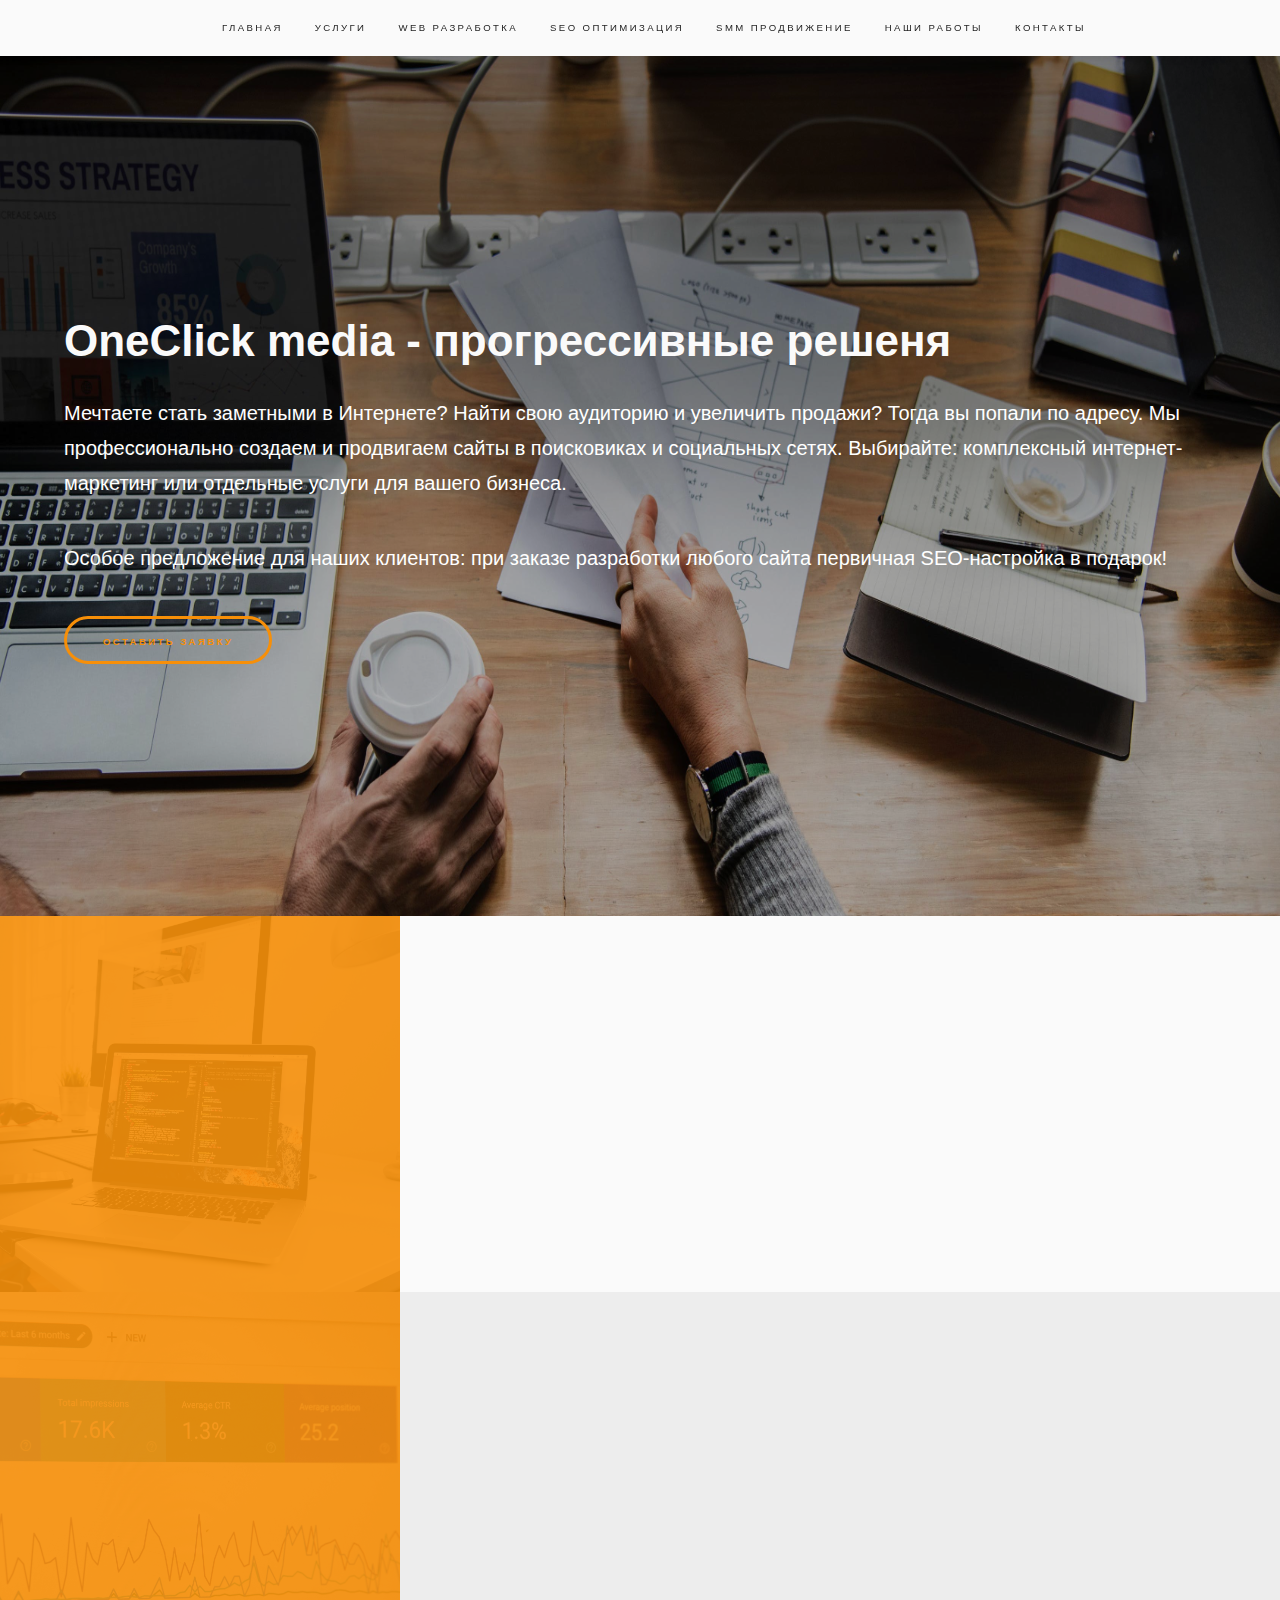
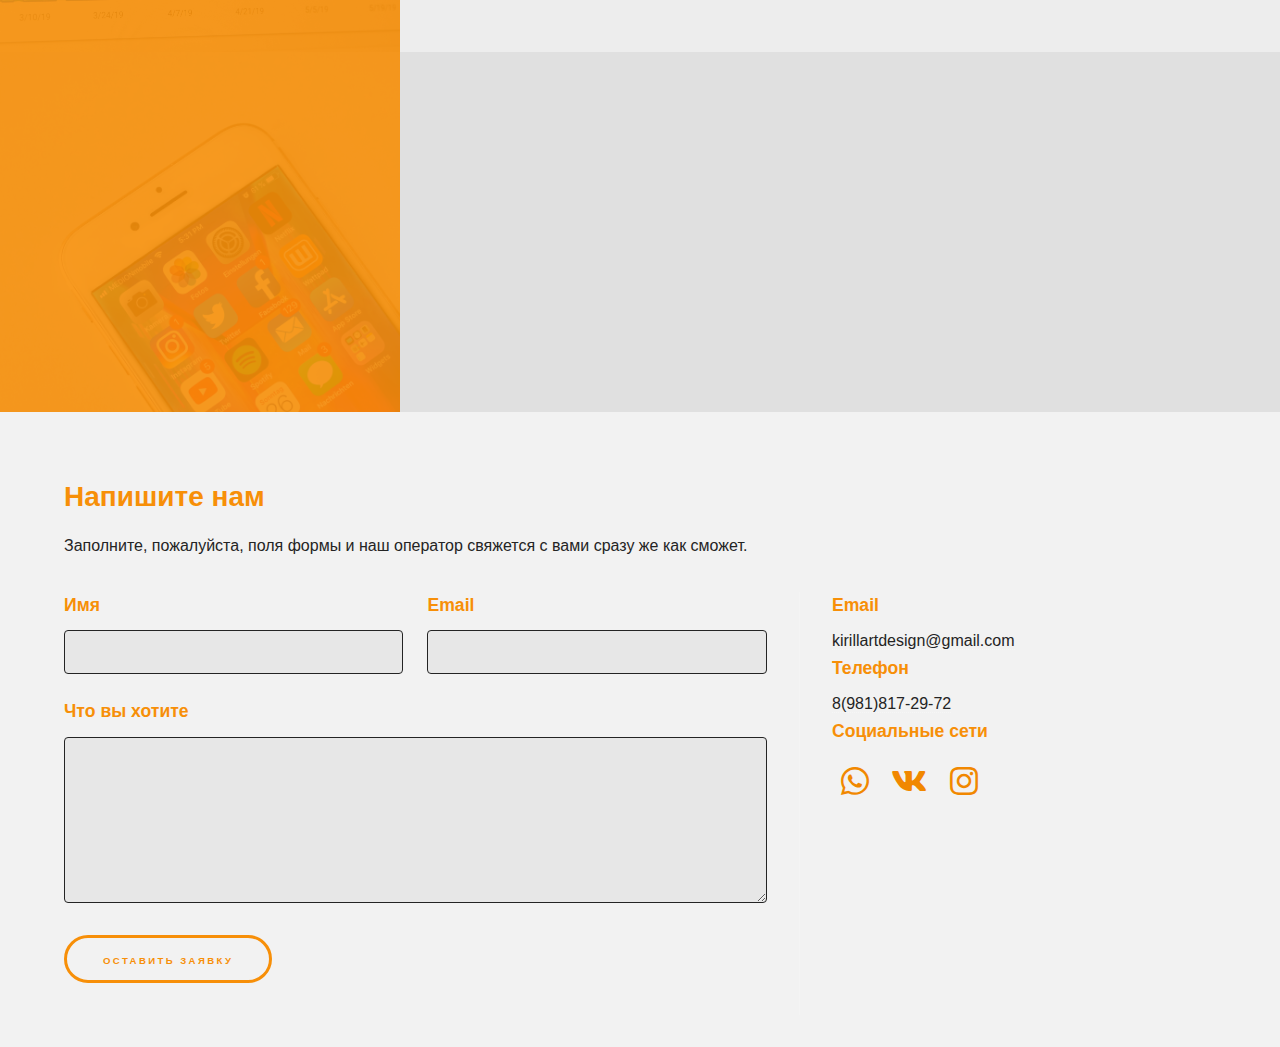
==== index.html @ 20f900bb "без бургера" ====
<!DOCTYPE HTML>

<html>
	<head>
		<title>OneClick media</title>
		<meta charset="utf-8" />
		<meta name="viewport" content="width=device-width, initial-scale=1, user-scalable=no" />
		<link rel="stylesheet" href="assets/css/main.css" />
				<link rel="shortcut icon" type="image/png" href="images\logo.png">
		<noscript><link rel="stylesheet" href="assets/css/noscript.css" /></noscript>
	</head>
	<body class="is-preload">

		<!-- Sidebar -->
			<section id="sidebar">

				<div class="inner">
					<nav>
						<ul>
						    <li><a href="index.html"><img src="images/logo.svg" size="40%" /></a></li>
							<li><a href="index.html">Главная</a></li>
							<li><a href="service2.html">Услуги</a></li>
							<li><a href="web.html">WEB разработка</a></li>
							<li><a href="seo.html">SEO оптимизация</a></li>
							<li><a href="smm.html">SMM продвижение</a></li>
							<li><a href="portfolio.html">Наши работы</a></li>
							<li><a href="contacts.html">Контакты</a></li>
						</ul>
					</nav>
				</div>
			</section>

		<!-- Wrapper -->
			<div id="wrapper">

				<!-- Intro -->
					<section id="intro" class="wrapper style1 fullscreen fade-up">
						<div class="inner">
							<h1>OneClick media - прогрессивные решеня</h1> 
							<p>Мечтаете стать заметными в Интернете? 
Найти свою аудиторию и увеличить продажи? Тогда вы попали по адресу.
 Мы профессионально создаем и продвигаем сайты в поисковиках и социальных сетях. 
Выбирайте: комплексный интернет-маркетинг или отдельные услуги для вашего бизнеса.
</p>
							
							<p>Особое предложение для наших клиентов: при заказе разработки любого сайта первичная SEO-настройка в подарок!</p>
							<ul class="actions">
								<li><a href="" class="button" >Оставить заявку</a></li>
							</ul>
						</div>
					</section>
    
    <!-- One -->
					<section id="one" class="wrapper style2 spotlights">
						<section>
							<a href="#" class="image"><img src="images/pic01.jpg" alt="" data-position="center center" /></a>
							<div class="content">
								<div class="inner">
									<h2>WEB Разработка</h2>
									<p>Корпоративный сайт – это ваша визитка, шоу-рум, офис и личный менеджер одновременно. 
Сайты от нашей команды работают, как швейцарские часы. Мы разработаем современный дизайн 
и продуманное юзабилити, аккуратно сверстаем, настроим и наполним сайт контентом. </p>
									<ul class="actions">
										<li><a href="web.html" class="button">Узнать больше</a></li>
									</ul>
								</div>
							</div>
						</section>
						<section>
							<a href="#" class="image"><img src="images/pic02.jpg" alt="" data-position="top center" /></a>
							<div class="content">
								<div class="inner">
									<h2>SEO Оптимизация</h2>
									<p>Поисковое продвижение – надежный способ получить целевой трафик 
и превратить его в заявки и продажи.</p>
									<ul class="actions">
										<li><a href="seo.html" class="button">узнать юольше</a></li>
									</ul>
								</div>
							</div>
						</section>
						<section>
							<a href="#" class="image"><img src="images/pic03.jpg" alt="" data-position="25% 25%" /></a>
							<div class="content">
								<div class="inner">
									<h2>SMM Продвижение</h2>
									<p>Современный человек не мыслит жизни без социальных сетей. 
Прямо сейчас ваши клиенты общаются, учатся, работают и отдыхают в соцсетях. 
Расскажите им о себе с помощью SMM!</p>
									<ul class="actions">
										<li><a href="smm.html" class="button">Узнать больше</a></li>
									</ul>
								</div>
							</div>
						</section>
					</section>

				<!-- Three -->
					<section id="three" class="wrapper style1 fade-up">
						<div class="inner">
							<h2>Напишите нам</h2>
							<p>Заполните, пожалуйста, поля формы и наш оператор свяжется с вами сразу же как сможет. </p>
							<div class="split style1">
								<section>
									<form method="post" action="#">
										<div class="fields">
											<div class="field half">
												<label for="name">Имя</label>
												<input type="text" name="name" id="name" />
											</div>
											<div class="field half">
												<label for="email">Email</label>
												<input type="text" name="email" id="email" />
											</div>
											<div class="field">
												<label for="message">Что вы хотите</label>
												<textarea name="message" id="message" rows="5"></textarea>
											</div>
										</div>
										<ul class="actions">
											<li><a href="" class="button submit">оставить заявку</a></li>
										</ul>
									</form>
								</section>
								<section>
									<ul class="contact">

										<h3>Email</h3>
										<a href="mailto:kirillartdesign@gmail.com">kirillartdesign@gmail.com</a>
									


										<h3>Телефон</h3>
										<a href="tel:+79818172972">8(981)817-29-72</a>

										
										<h3>Социальные сети</h3>
										<p class="icons">
												<!-- <li><a href="#" class="icon brands fa-twitter"><span class="label">Twitter</span></a></li> -->
												<a href="https://whatsapp.com" class="icon brands fa-whatsapp"><span class="label">whatsapp</span></a>
												<a href="https://vk.com" class="icon brands fa-vk"><span class="label">vk</span></a>
												<a href="https://Instagram.com" class="icon brands fa-instagram"><span class="label">Instagram</span></a>
												<!-- <li><a href="#" class="icon brands fa-linkedin-in"><span class="label">LinkedIn</span></a></li> -->
										</p>	
																								
										<!--что за билебиру тут закоментили? <li>
											<h3>Адрес</h3>
											<span>туточки<br />
											наш адрес<br />
											рф</span>
											<p>и тут #654<br />
											спб тут<br />
											рф</p>
										</li> -->
										
									</ul>
								</section>
							</div>
						</div>
					</section>

			</div>

		

		<!-- Scripts -->
			<script src="assets/js/jquery.min.js"></script>
			<script src="assets/js/jquery.scrollex.min.js"></script>
			<script src="assets/js/jquery.scrolly.min.js"></script>
			<script src="assets/js/browser.min.js"></script>
			<script src="assets/js/breakpoints.min.js"></script>
			<script src="assets/js/util.js"></script>
			<script src="assets/js/main.js"></script>

	</body>
</html>
---- assets/css/main.css ----
@import url(fontawesome-all.min.css);


html, body, div, span, applet, object,
iframe, h1, h2, h3, h4, h5, h6, p, blockquote,
pre, a, abbr, acronym, address, big, cite,
code, del, dfn, em, img, ins, kbd, q, s, samp,
small, strike, strong, sub, sup, tt, var, b,
u, i, center, dl, dt, dd, ol, ul, li, fieldset,
form, label, legend, table, caption, tbody,
tfoot, thead, tr, th, td, article, aside,
canvas, details, embed, figure, figcaption,
footer, header, hgroup, menu, nav, output, ruby,
section, summary, time, mark, audio, video {
	margin: 0;
	padding: 0;
	border: 0;
	font-size: 100%;
	font: inherit;
	vertical-align: baseline;}

article, aside, details, figcaption, figure,
footer, header, hgroup, menu, nav, section {
	display: block;}

body {
	line-height: 1;
}

ol, ul {
	list-style: none;
}

blockquote, q {
	quotes: none;
}

	blockquote:before, blockquote:after, q:before, q:after {
		content: '';
		content: none;
	}

table {
	border-collapse: collapse;
	border-spacing: 0;
}

body {
	-webkit-text-size-adjust: none;
}

mark {
	background-color: transparent;
	color: inherit;
}

input::-moz-focus-inner {
	border: 0;
	padding: 0;
}

input, select, textarea {
	-moz-appearance: none;
	-webkit-appearance: none;
	-ms-appearance: none;
	appearance: none;
}

/* Basic */

	@-ms-viewport {
		width: device-width;
	}

	body {
		-ms-overflow-style: scrollbar;
	}

	@media screen and (max-width: 480px) {

		html, body {
			min-width: 320px;
		}

	}

	html {
		box-sizing: border-box;
	}

	*, *:before, *:after {
		box-sizing: inherit;
	}

	body {
		background: #fafafa;
	}

		body.is-preload *, body.is-preload *:before, body.is-preload *:after {
			-moz-animation: none !important;
			-webkit-animation: none !important;
			-ms-animation: none !important;
			animation: none !important;
			-moz-transition: none !important;
			-webkit-transition: none !important;
			-ms-transition: none !important;
			transition: none !important;
		}

/* Type */

	body, input, select, textarea {
		color: #242424/*rgba(255, 255, 255)*/;
	
		font-family: Arial, Helvetica, sans-serif;
		font-size: 16.5pt;
		font-weight: normal;
		line-height: 1.75;
	}

		@media screen and (max-width: 1680px) {

			body, input, select, textarea {
				font-size: 13pt;
			}

		}

		@media screen and (max-width: 1280px) {

			body, input, select, textarea {
				font-size: 12pt;
			}

		}

		@media screen and (max-width: 360px) {

			body, input, select, textarea {
				font-size: 11pt;
			}

		}

	a {
		-moz-transition: color 0.2s ease, border-bottom-color 0.2s ease;
		-webkit-transition: color 0.2s ease, border-bottom-color 0.2s ease;
		-ms-transition: color 0.2s ease, border-bottom-color 0.2s ease;
		transition: color 0.2s ease, border-bottom-color 0.2s ease;
		border-bottom: dotted 1px rgba(255, 255, 255, 0.35);
		color: inherit;
		text-decoration: none;
	}

		a:hover {
			border-bottom-color: transparent;
			color: #ffffff;
		}

	strong, b {
		color: #ffffff;
		font-weight: bold;
	}

	em, i {
		font-style: italic;
	}

	p {
		margin: 0 0 2em 0;
	}

	h1{
		color: #fafafa;
		font-weight: bold;
		line-height: 1.5;
		margin: 0 0 0.5em 0;
	}

	h2, h3, h4, h5, h6 {
		color: #F78F08;
		font-weight: bold;
		line-height: 1.5;
		margin: 0 0 0.5em 0;
	}

		h1 a, h2 a, h3 a, h4 a, h5 a, h6 a {
			color: inherit;
			text-decoration: none;
		}

	h1 {
		font-size: 2.75em;
	}

		h1.major {
			margin: 0 0 1.3em 0;
			position: relative;
			padding-bottom: 0.35em;
		}

			h1.major:after {
				background-image: -moz-linear-gradient(to right, #5e42a6, #b74e91);
				background-image: -webkit-linear-gradient(to right, #5e42a6, #b74e91);
				background-image: -ms-linear-gradient(to right, #5e42a6, #b74e91);
				background-image: linear-gradient(to right, #5e42a6, #b74e91);
				-moz-transition: max-width 0.2s ease;
				-webkit-transition: max-width 0.2s ease;
				-ms-transition: max-width 0.2s ease;
				transition: max-width 0.2s ease;
				border-radius: 0.2em;
				bottom: 0;
				content: '';
				height: 0.05em;
				position: absolute;
				right: 0;
				width: 100%;
			}

	h2 {
		font-size: 1.75em;
	}

	h3 {
		font-size: 1.1em;
	}

	h4 {
		font-size: 1em;
	}

	h5 {
		font-size: 0.8em;
	}

	h6 {
		font-size: 0.6em;
	}

	@media screen and (max-width: 736px) {

		h1 {
			font-size: 2em;
		}

		h2 {
			font-size: 1.25em;
		}

		h3 {
			font-size: 1em;
		}

		h4 {
			font-size: 0.8em;
		}

		h5 {
			font-size: 0.6em;
		}

		h6 {
			font-size: 0.6em;
		}

	}

	sub {
		font-size: 0.8em;
		position: relative;
		top: 0.5em;
	}

	sup {
		font-size: 0.8em;
		position: relative;
		top: -0.5em;
	}

	blockquote {
		border-left: solid 4px rgba(255, 255, 255, 0.15);
		font-style: italic;
		margin: 0 0 2em 0;
		padding: 0.5em 0 0.5em 2em;
	}

	code {
		background: rgba(255, 255, 255, 0.05);
		border-radius: 0.25em;
		border: solid 1px rgba(255, 255, 255, 0.15);
		font-family: "Courier New", monospace;
		font-size: 0.9em;
		margin: 0 0.25em;
		padding: 0.25em 0.65em;
	}

	pre {
		-webkit-overflow-scrolling: touch;
		font-family: "Courier New", monospace;
		font-size: 0.9em;
		margin: 0 0 2em 0;
	}

		pre code {
			display: block;
			line-height: 1.75em;
			padding: 1em 1.5em;
			overflow-x: auto;
		}

	hr {
		border: 0;
		border-bottom: solid 1px rgba(255, 255, 255, 0.15);
		margin: 2em 0;
	}

		hr.major {
			margin: 3em 0;
		}

	.align-left {
		text-align: left;
	}

	.align-center {
		text-align: center;
	}

	.align-right {
		text-align: right;
	}

/* Row */

	.row {
		display: flex;
		flex-wrap: wrap;
		box-sizing: border-box;
		align-items: stretch;
	}

		.row > * {
			box-sizing: border-box;
		}

		.row.gtr-uniform > * > :last-child {
			margin-bottom: 0;
		}

		.row.aln-left {
			justify-content: flex-start;
		}

		.row.aln-center {
			justify-content: center;
		}

		.row.aln-right {
			justify-content: flex-end;
		}

		.row.aln-top {
			align-items: flex-start;
		}

		.row.aln-middle {
			align-items: center;
		}

		.row.aln-bottom {
			align-items: flex-end;
		}

		.row > .imp {
			order: -1;
		}

		.row > .col-1 {
			width: 8.33333%;
		}

		.row > .off-1 {
			margin-left: 8.33333%;
		}

		.row > .col-2 {
			width: 16.66667%;
		}

		.row > .off-2 {
			margin-left: 16.66667%;
		}

		.row > .col-3 {
			width: 25%;
		}

		.row > .off-3 {
			margin-left: 25%;
		}

		.row > .col-4 {
			width: 33.33333%;
		}

		.row > .off-4 {
			margin-left: 33.33333%;
		}

		.row > .col-5 {
			width: 41.66667%;
		}

		.row > .off-5 {
			margin-left: 41.66667%;
		}

		.row > .col-6 {
			width: 50%;
		}

		.row > .off-6 {
			margin-left: 50%;
		}

		.row > .col-7 {
			width: 58.33333%;
		}

		.row > .off-7 {
			margin-left: 58.33333%;
		}

		.row > .col-8 {
			width: 66.66667%;
		}

		.row > .off-8 {
			margin-left: 66.66667%;
		}

		.row > .col-9 {
			width: 75%;
		}

		.row > .off-9 {
			margin-left: 75%;
		}

		.row > .col-10 {
			width: 83.33333%;
		}

		.row > .off-10 {
			margin-left: 83.33333%;
		}

		.row > .col-11 {
			width: 91.66667%;
		}

		.row > .off-11 {
			margin-left: 91.66667%;
		}

		.row > .col-12 {
			width: 100%;
		}

		.row > .off-12 {
			margin-left: 100%;
		}

		.row.gtr-0 {
			margin-top: 0;
			margin-left: 0em;
		}

			.row.gtr-0 > * {
				padding: 0 0 0 0em;
			}

			.row.gtr-0.gtr-uniform {
				margin-top: 0em;
			}

				.row.gtr-0.gtr-uniform > * {
					padding-top: 0em;
				}

		.row.gtr-25 {
			margin-top: 0;
			margin-left: -0.375em;
		}

			.row.gtr-25 > * {
				padding: 0 0 0 0.375em;
			}

			.row.gtr-25.gtr-uniform {
				margin-top: -0.375em;
			}

				.row.gtr-25.gtr-uniform > * {
					padding-top: 0.375em;
				}

		.row.gtr-50 {
			margin-top: 0;
			margin-left: -0.75em;
		}

			.row.gtr-50 > * {
				padding: 0 0 0 0.75em;
			}

			.row.gtr-50.gtr-uniform {
				margin-top: -0.75em;
			}

				.row.gtr-50.gtr-uniform > * {
					padding-top: 0.75em;
				}

		.row {
			margin-top: 0;
			margin-left: -1.5em;
		}

			.row > * {
				padding: 0 0 0 1.5em;
			}

			.row.gtr-uniform {
				margin-top: -1.5em;
			}

				.row.gtr-uniform > * {
					padding-top: 1.5em;
				}

		.row.gtr-150 {
			margin-top: 0;
			margin-left: -2.25em;
		}

			.row.gtr-150 > * {
				padding: 0 0 0 2.25em;
			}

			.row.gtr-150.gtr-uniform {
				margin-top: -2.25em;
			}

				.row.gtr-150.gtr-uniform > * {
					padding-top: 2.25em;
				}

		.row.gtr-200 {
			margin-top: 0;
			margin-left: -3em;
		}

			.row.gtr-200 > * {
				padding: 0 0 0 3em;
			}

			.row.gtr-200.gtr-uniform {
				margin-top: -3em;
			}

				.row.gtr-200.gtr-uniform > * {
					padding-top: 3em;
				}

		@media screen and (max-width: 1680px) {

			.row {
				display: flex;
				flex-wrap: wrap;
				box-sizing: border-box;
				align-items: stretch;
			}

				.row > * {
					box-sizing: border-box;
				}

				.row.gtr-uniform > * > :last-child {
					margin-bottom: 0;
				}

				.row.aln-left {
					justify-content: flex-start;
				}

				.row.aln-center {
					justify-content: center;
				}

				.row.aln-right {
					justify-content: flex-end;
				}

				.row.aln-top {
					align-items: flex-start;
				}

				.row.aln-middle {
					align-items: center;
				}

				.row.aln-bottom {
					align-items: flex-end;
				}

				.row > .imp-xlarge {
					order: -1;
				}

				.row > .col-1-xlarge {
					width: 8.33333%;
				}

				.row > .off-1-xlarge {
					margin-left: 8.33333%;
				}

				.row > .col-2-xlarge {
					width: 16.66667%;
				}

				.row > .off-2-xlarge {
					margin-left: 16.66667%;
				}

				.row > .col-3-xlarge {
					width: 25%;
				}

				.row > .off-3-xlarge {
					margin-left: 25%;
				}

				.row > .col-4-xlarge {
					width: 33.33333%;
				}

				.row > .off-4-xlarge {
					margin-left: 33.33333%;
				}

				.row > .col-5-xlarge {
					width: 41.66667%;
				}

				.row > .off-5-xlarge {
					margin-left: 41.66667%;
				}

				.row > .col-6-xlarge {
					width: 50%;
				}

				.row > .off-6-xlarge {
					margin-left: 50%;
				}

				.row > .col-7-xlarge {
					width: 58.33333%;
				}

				.row > .off-7-xlarge {
					margin-left: 58.33333%;
				}

				.row > .col-8-xlarge {
					width: 66.66667%;
				}

				.row > .off-8-xlarge {
					margin-left: 66.66667%;
				}

				.row > .col-9-xlarge {
					width: 75%;
				}

				.row > .off-9-xlarge {
					margin-left: 75%;
				}

				.row > .col-10-xlarge {
					width: 83.33333%;
				}

				.row > .off-10-xlarge {
					margin-left: 83.33333%;
				}

				.row > .col-11-xlarge {
					width: 91.66667%;
				}

				.row > .off-11-xlarge {
					margin-left: 91.66667%;
				}

				.row > .col-12-xlarge {
					width: 100%;
				}

				.row > .off-12-xlarge {
					margin-left: 100%;
				}

				.row.gtr-0 {
					margin-top: 0;
					margin-left: 0em;
				}

					.row.gtr-0 > * {
						padding: 0 0 0 0em;
					}

					.row.gtr-0.gtr-uniform {
						margin-top: 0em;
					}

						.row.gtr-0.gtr-uniform > * {
							padding-top: 0em;
						}

				.row.gtr-25 {
					margin-top: 0;
					margin-left: -0.375em;
				}

					.row.gtr-25 > * {
						padding: 0 0 0 0.375em;
					}

					.row.gtr-25.gtr-uniform {
						margin-top: -0.375em;
					}

						.row.gtr-25.gtr-uniform > * {
							padding-top: 0.375em;
						}

				.row.gtr-50 {
					margin-top: 0;
					margin-left: -0.75em;
				}

					.row.gtr-50 > * {
						padding: 0 0 0 0.75em;
					}

					.row.gtr-50.gtr-uniform {
						margin-top: -0.75em;
					}

						.row.gtr-50.gtr-uniform > * {
							padding-top: 0.75em;
						}

				.row {
					margin-top: 0;
					margin-left: -1.5em;
				}

					.row > * {
						padding: 0 0 0 1.5em;
					}

					.row.gtr-uniform {
						margin-top: -1.5em;
					}

						.row.gtr-uniform > * {
							padding-top: 1.5em;
						}

				.row.gtr-150 {
					margin-top: 0;
					margin-left: -2.25em;
				}

					.row.gtr-150 > * {
						padding: 0 0 0 2.25em;
					}

					.row.gtr-150.gtr-uniform {
						margin-top: -2.25em;
					}

						.row.gtr-150.gtr-uniform > * {
							padding-top: 2.25em;
						}

				.row.gtr-200 {
					margin-top: 0;
					margin-left: -3em;
				}

					.row.gtr-200 > * {
						padding: 0 0 0 3em;
					}

					.row.gtr-200.gtr-uniform {
						margin-top: -3em;
					}

						.row.gtr-200.gtr-uniform > * {
							padding-top: 3em;
						}

		}

		@media screen and (max-width: 1280px) {

			.row {
				display: flex;
				flex-wrap: wrap;
				box-sizing: border-box;
				align-items: stretch;
			}

				.row > * {
					box-sizing: border-box;
				}

				.row.gtr-uniform > * > :last-child {
					margin-bottom: 0;
				}

				.row.aln-left {
					justify-content: flex-start;
				}

				.row.aln-center {
					justify-content: center;
				}

				.row.aln-right {
					justify-content: flex-end;
				}

				.row.aln-top {
					align-items: flex-start;
				}

				.row.aln-middle {
					align-items: center;
				}

				.row.aln-bottom {
					align-items: flex-end;
				}

				.row > .imp-large {
					order: -1;
				}

				.row > .col-1-large {
					width: 8.33333%;
				}

				.row > .off-1-large {
					margin-left: 8.33333%;
				}

				.row > .col-2-large {
					width: 16.66667%;
				}

				.row > .off-2-large {
					margin-left: 16.66667%;
				}

				.row > .col-3-large {
					width: 25%;
				}

				.row > .off-3-large {
					margin-left: 25%;
				}

				.row > .col-4-large {
					width: 33.33333%;
				}

				.row > .off-4-large {
					margin-left: 33.33333%;
				}

				.row > .col-5-large {
					width: 41.66667%;
				}

				.row > .off-5-large {
					margin-left: 41.66667%;
				}

				.row > .col-6-large {
					width: 50%;
				}

				.row > .off-6-large {
					margin-left: 50%;
				}

				.row > .col-7-large {
					width: 58.33333%;
				}

				.row > .off-7-large {
					margin-left: 58.33333%;
				}

				.row > .col-8-large {
					width: 66.66667%;
				}

				.row > .off-8-large {
					margin-left: 66.66667%;
				}

				.row > .col-9-large {
					width: 75%;
				}

				.row > .off-9-large {
					margin-left: 75%;
				}

				.row > .col-10-large {
					width: 83.33333%;
				}

				.row > .off-10-large {
					margin-left: 83.33333%;
				}

				.row > .col-11-large {
					width: 91.66667%;
				}

				.row > .off-11-large {
					margin-left: 91.66667%;
				}

				.row > .col-12-large {
					width: 100%;
				}

				.row > .off-12-large {
					margin-left: 100%;
				}

				.row.gtr-0 {
					margin-top: 0;
					margin-left: 0em;
				}

					.row.gtr-0 > * {
						padding: 0 0 0 0em;
					}

					.row.gtr-0.gtr-uniform {
						margin-top: 0em;
					}

						.row.gtr-0.gtr-uniform > * {
							padding-top: 0em;
						}

				.row.gtr-25 {
					margin-top: 0;
					margin-left: -0.375em;
				}

					.row.gtr-25 > * {
						padding: 0 0 0 0.375em;
					}

					.row.gtr-25.gtr-uniform {
						margin-top: -0.375em;
					}

						.row.gtr-25.gtr-uniform > * {
							padding-top: 0.375em;
						}

				.row.gtr-50 {
					margin-top: 0;
					margin-left: -0.75em;
				}

					.row.gtr-50 > * {
						padding: 0 0 0 0.75em;
					}

					.row.gtr-50.gtr-uniform {
						margin-top: -0.75em;
					}

						.row.gtr-50.gtr-uniform > * {
							padding-top: 0.75em;
						}

				.row {
					margin-top: 0;
					margin-left: -1.5em;
				}

					.row > * {
						padding: 0 0 0 1.5em;
					}

					.row.gtr-uniform {
						margin-top: -1.5em;
					}

						.row.gtr-uniform > * {
							padding-top: 1.5em;
						}

				.row.gtr-150 {
					margin-top: 0;
					margin-left: -2.25em;
				}

					.row.gtr-150 > * {
						padding: 0 0 0 2.25em;
					}

					.row.gtr-150.gtr-uniform {
						margin-top: -2.25em;
					}

						.row.gtr-150.gtr-uniform > * {
							padding-top: 2.25em;
						}

				.row.gtr-200 {
					margin-top: 0;
					margin-left: -3em;
				}

					.row.gtr-200 > * {
						padding: 0 0 0 3em;
					}

					.row.gtr-200.gtr-uniform {
						margin-top: -3em;
					}

						.row.gtr-200.gtr-uniform > * {
							padding-top: 3em;
						}

		}

		@media screen and (max-width: 980px) {

			.row {
				display: flex;
				flex-wrap: wrap;
				box-sizing: border-box;
				align-items: stretch;
			}

				.row > * {
					box-sizing: border-box;
				}

				.row.gtr-uniform > * > :last-child {
					margin-bottom: 0;
				}

				.row.aln-left {
					justify-content: flex-start;
				}

				.row.aln-center {
					justify-content: center;
				}

				.row.aln-right {
					justify-content: flex-end;
				}

				.row.aln-top {
					align-items: flex-start;
				}

				.row.aln-middle {
					align-items: center;
				}

				.row.aln-bottom {
					align-items: flex-end;
				}

				.row > .imp-medium {
					order: -1;
				}

				.row > .col-1-medium {
					width: 8.33333%;
				}

				.row > .off-1-medium {
					margin-left: 8.33333%;
				}

				.row > .col-2-medium {
					width: 16.66667%;
				}

				.row > .off-2-medium {
					margin-left: 16.66667%;
				}

				.row > .col-3-medium {
					width: 25%;
				}

				.row > .off-3-medium {
					margin-left: 25%;
				}

				.row > .col-4-medium {
					width: 33.33333%;
				}

				.row > .off-4-medium {
					margin-left: 33.33333%;
				}

				.row > .col-5-medium {
					width: 41.66667%;
				}

				.row > .off-5-medium {
					margin-left: 41.66667%;
				}

				.row > .col-6-medium {
					width: 50%;
				}

				.row > .off-6-medium {
					margin-left: 50%;
				}

				.row > .col-7-medium {
					width: 58.33333%;
				}

				.row > .off-7-medium {
					margin-left: 58.33333%;
				}

				.row > .col-8-medium {
					width: 66.66667%;
				}

				.row > .off-8-medium {
					margin-left: 66.66667%;
				}

				.row > .col-9-medium {
					width: 75%;
				}

				.row > .off-9-medium {
					margin-left: 75%;
				}

				.row > .col-10-medium {
					width: 83.33333%;
				}

				.row > .off-10-medium {
					margin-left: 83.33333%;
				}

				.row > .col-11-medium {
					width: 91.66667%;
				}

				.row > .off-11-medium {
					margin-left: 91.66667%;
				}

				.row > .col-12-medium {
					width: 100%;
				}

				.row > .off-12-medium {
					margin-left: 100%;
				}

				.row.gtr-0 {
					margin-top: 0;
					margin-left: 0em;
				}

					.row.gtr-0 > * {
						padding: 0 0 0 0em;
					}

					.row.gtr-0.gtr-uniform {
						margin-top: 0em;
					}

						.row.gtr-0.gtr-uniform > * {
							padding-top: 0em;
						}

				.row.gtr-25 {
					margin-top: 0;
					margin-left: -0.375em;
				}

					.row.gtr-25 > * {
						padding: 0 0 0 0.375em;
					}

					.row.gtr-25.gtr-uniform {
						margin-top: -0.375em;
					}

						.row.gtr-25.gtr-uniform > * {
							padding-top: 0.375em;
						}

				.row.gtr-50 {
					margin-top: 0;
					margin-left: -0.75em;
				}

					.row.gtr-50 > * {
						padding: 0 0 0 0.75em;
					}

					.row.gtr-50.gtr-uniform {
						margin-top: -0.75em;
					}

						.row.gtr-50.gtr-uniform > * {
							padding-top: 0.75em;
						}

				.row {
					margin-top: 0;
					margin-left: -1.5em;
				}

					.row > * {
						padding: 0 0 0 1.5em;
					}

					.row.gtr-uniform {
						margin-top: -1.5em;
					}

						.row.gtr-uniform > * {
							padding-top: 1.5em;
						}

				.row.gtr-150 {
					margin-top: 0;
					margin-left: -2.25em;
				}

					.row.gtr-150 > * {
						padding: 0 0 0 2.25em;
					}

					.row.gtr-150.gtr-uniform {
						margin-top: -2.25em;
					}

						.row.gtr-150.gtr-uniform > * {
							padding-top: 2.25em;
						}

				.row.gtr-200 {
					margin-top: 0;
					margin-left: -3em;
				}

					.row.gtr-200 > * {
						padding: 0 0 0 3em;
					}

					.row.gtr-200.gtr-uniform {
						margin-top: -3em;
					}

						.row.gtr-200.gtr-uniform > * {
							padding-top: 3em;
						}

		}

		@media screen and (max-width: 736px) {

			.row {
				display: flex;
				flex-wrap: wrap;
				box-sizing: border-box;
				align-items: stretch;
			}

				.row > * {
					box-sizing: border-box;
				}

				.row.gtr-uniform > * > :last-child {
					margin-bottom: 0;
				}

				.row.aln-left {
					justify-content: flex-start;
				}

				.row.aln-center {
					justify-content: center;
				}

				.row.aln-right {
					justify-content: flex-end;
				}

				.row.aln-top {
					align-items: flex-start;
				}

				.row.aln-middle {
					align-items: center;
				}

				.row.aln-bottom {
					align-items: flex-end;
				}

				.row > .imp-small {
					order: -1;
				}

				.row > .col-1-small {
					width: 8.33333%;
				}

				.row > .off-1-small {
					margin-left: 8.33333%;
				}

				.row > .col-2-small {
					width: 16.66667%;
				}

				.row > .off-2-small {
					margin-left: 16.66667%;
				}

				.row > .col-3-small {
					width: 25%;
				}

				.row > .off-3-small {
					margin-left: 25%;
				}

				.row > .col-4-small {
					width: 33.33333%;
				}

				.row > .off-4-small {
					margin-left: 33.33333%;
				}

				.row > .col-5-small {
					width: 41.66667%;
				}

				.row > .off-5-small {
					margin-left: 41.66667%;
				}

				.row > .col-6-small {
					width: 50%;
				}

				.row > .off-6-small {
					margin-left: 50%;
				}

				.row > .col-7-small {
					width: 58.33333%;
				}

				.row > .off-7-small {
					margin-left: 58.33333%;
				}

				.row > .col-8-small {
					width: 66.66667%;
				}

				.row > .off-8-small {
					margin-left: 66.66667%;
				}

				.row > .col-9-small {
					width: 75%;
				}

				.row > .off-9-small {
					margin-left: 75%;
				}

				.row > .col-10-small {
					width: 83.33333%;
				}

				.row > .off-10-small {
					margin-left: 83.33333%;
				}

				.row > .col-11-small {
					width: 91.66667%;
				}

				.row > .off-11-small {
					margin-left: 91.66667%;
				}

				.row > .col-12-small {
					width: 100%;
				}

				.row > .off-12-small {
					margin-left: 100%;
				}

				.row.gtr-0 {
					margin-top: 0;
					margin-left: 0em;
				}

					.row.gtr-0 > * {
						padding: 0 0 0 0em;
					}

					.row.gtr-0.gtr-uniform {
						margin-top: 0em;
					}

						.row.gtr-0.gtr-uniform > * {
							padding-top: 0em;
						}

				.row.gtr-25 {
					margin-top: 0;
					margin-left: -0.375em;
				}

					.row.gtr-25 > * {
						padding: 0 0 0 0.375em;
					}

					.row.gtr-25.gtr-uniform {
						margin-top: -0.375em;
					}

						.row.gtr-25.gtr-uniform > * {
							padding-top: 0.375em;
						}

				.row.gtr-50 {
					margin-top: 0;
					margin-left: -0.75em;
				}

					.row.gtr-50 > * {
						padding: 0 0 0 0.75em;
					}

					.row.gtr-50.gtr-uniform {
						margin-top: -0.75em;
					}

						.row.gtr-50.gtr-uniform > * {
							padding-top: 0.75em;
						}

				.row {
					margin-top: 0;
					margin-left: -1.5em;
				}

					.row > * {
						padding: 0 0 0 1.5em;
					}

					.row.gtr-uniform {
						margin-top: -1.5em;
					}

						.row.gtr-uniform > * {
							padding-top: 1.5em;
						}

				.row.gtr-150 {
					margin-top: 0;
					margin-left: -2.25em;
				}

					.row.gtr-150 > * {
						padding: 0 0 0 2.25em;
					}

					.row.gtr-150.gtr-uniform {
						margin-top: -2.25em;
					}

						.row.gtr-150.gtr-uniform > * {
							padding-top: 2.25em;
						}

				.row.gtr-200 {
					margin-top: 0;
					margin-left: -3em;
				}

					.row.gtr-200 > * {
						padding: 0 0 0 3em;
					}

					.row.gtr-200.gtr-uniform {
						margin-top: -3em;
					}

						.row.gtr-200.gtr-uniform > * {
							padding-top: 3em;
						}

		}

		@media screen and (max-width: 480px) {

			.row {
				display: flex;
				flex-wrap: wrap;
				box-sizing: border-box;
				align-items: stretch;
			}

				.row > * {
					box-sizing: border-box;
				}

				.row.gtr-uniform > * > :last-child {
					margin-bottom: 0;
				}

				.row.aln-left {
					justify-content: flex-start;
				}

				.row.aln-center {
					justify-content: center;
				}

				.row.aln-right {
					justify-content: flex-end;
				}

				.row.aln-top {
					align-items: flex-start;
				}

				.row.aln-middle {
					align-items: center;
				}

				.row.aln-bottom {
					align-items: flex-end;
				}

				.row > .imp-xsmall {
					order: -1;
				}

				.row > .col-1-xsmall {
					width: 8.33333%;
				}

				.row > .off-1-xsmall {
					margin-left: 8.33333%;
				}

				.row > .col-2-xsmall {
					width: 16.66667%;
				}

				.row > .off-2-xsmall {
					margin-left: 16.66667%;
				}

				.row > .col-3-xsmall {
					width: 25%;
				}

				.row > .off-3-xsmall {
					margin-left: 25%;
				}

				.row > .col-4-xsmall {
					width: 33.33333%;
				}

				.row > .off-4-xsmall {
					margin-left: 33.33333%;
				}

				.row > .col-5-xsmall {
					width: 41.66667%;
				}

				.row > .off-5-xsmall {
					margin-left: 41.66667%;
				}

				.row > .col-6-xsmall {
					width: 50%;
				}

				.row > .off-6-xsmall {
					margin-left: 50%;
				}

				.row > .col-7-xsmall {
					width: 58.33333%;
				}

				.row > .off-7-xsmall {
					margin-left: 58.33333%;
				}

				.row > .col-8-xsmall {
					width: 66.66667%;
				}

				.row > .off-8-xsmall {
					margin-left: 66.66667%;
				}

				.row > .col-9-xsmall {
					width: 75%;
				}

				.row > .off-9-xsmall {
					margin-left: 75%;
				}

				.row > .col-10-xsmall {
					width: 83.33333%;
				}

				.row > .off-10-xsmall {
					margin-left: 83.33333%;
				}

				.row > .col-11-xsmall {
					width: 91.66667%;
				}

				.row > .off-11-xsmall {
					margin-left: 91.66667%;
				}

				.row > .col-12-xsmall {
					width: 100%;
				}

				.row > .off-12-xsmall {
					margin-left: 100%;
				}

				.row.gtr-0 {
					margin-top: 0;
					margin-left: 0em;
				}

					.row.gtr-0 > * {
						padding: 0 0 0 0em;
					}

					.row.gtr-0.gtr-uniform {
						margin-top: 0em;
					}

						.row.gtr-0.gtr-uniform > * {
							padding-top: 0em;
						}

				.row.gtr-25 {
					margin-top: 0;
					margin-left: -0.375em;
				}

					.row.gtr-25 > * {
						padding: 0 0 0 0.375em;
					}

					.row.gtr-25.gtr-uniform {
						margin-top: -0.375em;
					}

						.row.gtr-25.gtr-uniform > * {
							padding-top: 0.375em;
						}

				.row.gtr-50 {
					margin-top: 0;
					margin-left: -0.75em;
				}

					.row.gtr-50 > * {
						padding: 0 0 0 0.75em;
					}

					.row.gtr-50.gtr-uniform {
						margin-top: -0.75em;
					}

						.row.gtr-50.gtr-uniform > * {
							padding-top: 0.75em;
						}

				.row {
					margin-top: 0;
					margin-left: -1.5em;
				}

					.row > * {
						padding: 0 0 0 1.5em;
					}

					.row.gtr-uniform {
						margin-top: -1.5em;
					}

						.row.gtr-uniform > * {
							padding-top: 1.5em;
						}

				.row.gtr-150 {
					margin-top: 0;
					margin-left: -2.25em;
				}

					.row.gtr-150 > * {
						padding: 0 0 0 2.25em;
					}

					.row.gtr-150.gtr-uniform {
						margin-top: -2.25em;
					}

						.row.gtr-150.gtr-uniform > * {
							padding-top: 2.25em;
						}

				.row.gtr-200 {
					margin-top: 0;
					margin-left: -3em;
				}

					.row.gtr-200 > * {
						padding: 0 0 0 3em;
					}

					.row.gtr-200.gtr-uniform {
						margin-top: -3em;
					}

						.row.gtr-200.gtr-uniform > * {
							padding-top: 3em;
						}

		}

/* Box */

	.box {
		border-radius: 0.25em;
		border: solid 1px rgba(255, 255, 255, 0.15);
		margin-bottom: 2em;
		padding: 1.5em;
	}

		.box > :last-child,
		.box > :last-child > :last-child,
		.box > :last-child > :last-child > :last-child {
			margin-bottom: 0;
		}

		.box.alt {
			border: 0;
			border-radius: 0;
			padding: 0;
		}

/* Button */

	input[type="submit"],
	input[type="reset"],
	input[type="button"],
	button,
	.button {
		-moz-appearance: none;
		-webkit-appearance: none;
		-ms-appearance: none;
		appearance: none;
		-moz-transition: border-color 0.2s ease;
		-webkit-transition: border-color 0.2s ease;
		-ms-transition: border-color 0.2s ease;
		transition: border-color 0.2s ease;
		background-color:transparent;
		border: solid 3px !important;
		border-color: rgba(247, 143, 8, 1)/*rgba(255, 255, 255, 0.15)*/ !important;
		border-radius: 3em;
		color: #F78F08/*#ffffff*/ !important;
		cursor: pointer;
		display: inline-block;
		font-size: 0.6em;
		font-weight: bold;
		height: calc(4.75em + 2px);
		letter-spacing: 0.25em;
		line-height: 4.75em;
		outline: 0;
		padding: 0 3.75em;
		position: relative;
		text-align: center;
		text-decoration: none;
		text-transform: uppercase;
		white-space: nowrap;
	}

		input[type="submit"]:after,
		input[type="reset"]:after,
		input[type="button"]:after,
		button:after,
		.button:after {
			-moz-transform: scale(0.25);
			-webkit-transform: scale(0.25);
			-ms-transform: scale(0.25);
			transform: scale(0.25);
			pointer-events: none;
			-moz-transition: opacity 0.2s ease, -moz-transform 0.2s ease;
			-webkit-transition: opacity 0.2s ease, -webkit-transform 0.2s ease;
			-ms-transition: opacity 0.2s ease, -ms-transform 0.2s ease;
			transition: opacity 0.2s ease, transform 0.2s ease;
			background: #F78F08;
			border-radius: 3em;
			content: '';
			height: 100%;
			left: 0;
			opacity: 0;
			position: absolute;
			top: 0;
			width: 100%;
		}

		input[type="submit"].icon:before,
		input[type="reset"].icon:before,
		input[type="button"].icon:before,
		button.icon:before,
		.button.icon:before {
			margin-right: 0.75em;
		}

		input[type="submit"].fit,
		input[type="reset"].fit,
		input[type="button"].fit,
		button.fit,
		.button.fit {
			width: 100%;
		}

		input[type="submit"].small,
		input[type="reset"].small,
		input[type="button"].small,
		button.small,
		.button.small {
			font-size: 0.4em;
		}

		input[type="submit"].large,
		input[type="reset"].large,
		input[type="button"].large,
		button.large,
		.button.large {
			font-size: 0.8em;
		}

		input[type="submit"].primary,
		input[type="reset"].primary,
		input[type="button"].primary,
		button.primary,
		.button.primary {
			background-color: #fff;
			color: #f18800 !important;
		}

			input[type="submit"].primary:after,
			input[type="reset"].primary:after,
			input[type="button"].primary:after,
			button.primary:after,
			.button.primary:after {
				display: none;
			}

		input[type="submit"].disabled, input[type="submit"]:disabled,
		input[type="reset"].disabled,
		input[type="reset"]:disabled,
		input[type="button"].disabled,
		input[type="button"]:disabled,
		button.disabled,
		button:disabled,
		.button.disabled,
		.button:disabled {
			cursor: default;
			opacity: 0.5;
			pointer-events: none;
		}

		input[type="submit"]:hover,
		input[type="reset"]:hover,
		input[type="button"]:hover,
		button:hover,
		.button:hover {
			border-color: rgba(247, 143, 8, 1) !important; /* было по 255\ хз что изменила*/
		}

			input[type="submit"]:hover:after,
			input[type="reset"]:hover:after,
			input[type="button"]:hover:after,
			button:hover:after,
			.button:hover:after {
				opacity: 0.05;
				-moz-transform: scale(1);
				-webkit-transform: scale(1);
				-ms-transform: scale(1);
				transform: scale(1);
			}

			input[type="submit"]:hover:active,
			input[type="reset"]:hover:active,
			input[type="button"]:hover:active,
			button:hover:active,
			.button:hover:active {
				border-color: #ffffff !important;
			}

				input[type="submit"]:hover:active:after,
				input[type="reset"]:hover:active:after,
				input[type="button"]:hover:active:after,
				button:hover:active:after,
				.button:hover:active:after {
					opacity: 0.1;
				}

/* Features */

	.features {
		display: -moz-flex;
		display: -webkit-flex;
		display: -ms-flex;
		display: flex;
		-moz-flex-wrap: wrap;
		-webkit-flex-wrap: wrap;
		-ms-flex-wrap: wrap;
		flex-wrap: wrap;
		border-radius: 0.25em;
		border: solid 1px rgba(255, 255, 255, 0.15);
		background: rgba(255, 255, 255, 0.05);
		margin: 0 0 2em 0;
	}

		.features section {
			padding: 3.5em 3em 1em 7em ;
			width: 50%;
			border-top: solid 1px rgba(255, 255, 255, 0.15);
			position: relative;
		}

			.features section:nth-child(-n + 2) {
				border-top-width: 0;
			}

			.features section:nth-child(2n) {
				border-left: solid 1px rgba(255, 255, 255, 0.15);
			}

			.features section .icon {
				-moz-transition: opacity 0.5s ease, -moz-transform 0.5s ease;
				-webkit-transition: opacity 0.5s ease, -webkit-transform 0.5s ease;
				-ms-transition: opacity 0.5s ease, -ms-transform 0.5s ease;
				transition: opacity 0.5s ease, transform 0.5s ease;
				-moz-transition-delay: 1s;
				-webkit-transition-delay: 1s;
				-ms-transition-delay: 1s;
				transition-delay: 1s;
				-moz-transform: scale(1);
				-webkit-transform: scale(1);
				-ms-transform: scale(1);
				transform: scale(1);
				position: absolute;
				left: 3em;
				top: 3em;
				opacity: 1;
			}

			.features section:nth-child(1) .icon {
				-moz-transition-delay: 0.15s;
				-webkit-transition-delay: 0.15s;
				-ms-transition-delay: 0.15s;
				transition-delay: 0.15s;
			}

			.features section:nth-child(2) .icon {
				-moz-transition-delay: 0.3s;
				-webkit-transition-delay: 0.3s;
				-ms-transition-delay: 0.3s;
				transition-delay: 0.3s;
			}

			.features section:nth-child(3) .icon {
				-moz-transition-delay: 0.45s;
				-webkit-transition-delay: 0.45s;
				-ms-transition-delay: 0.45s;
				transition-delay: 0.45s;
			}

			.features section:nth-child(4) .icon {
				-moz-transition-delay: 0.6s;
				-webkit-transition-delay: 0.6s;
				-ms-transition-delay: 0.6s;
				transition-delay: 0.6s;
			}

			.features section:nth-child(5) .icon {
				-moz-transition-delay: 0.75s;
				-webkit-transition-delay: 0.75s;
				-ms-transition-delay: 0.75s;
				transition-delay: 0.75s;
			}

			.features section:nth-child(6) .icon {
				-moz-transition-delay: 0.9s;
				-webkit-transition-delay: 0.9s;
				-ms-transition-delay: 0.9s;
				transition-delay: 0.9s;
			}

			.features section:nth-child(7) .icon {
				-moz-transition-delay: 1.05s;
				-webkit-transition-delay: 1.05s;
				-ms-transition-delay: 1.05s;
				transition-delay: 1.05s;
			}

			.features section:nth-child(8) .icon {
				-moz-transition-delay: 1.2s;
				-webkit-transition-delay: 1.2s;
				-ms-transition-delay: 1.2s;
				transition-delay: 1.2s;
			}

			.features section:nth-child(9) .icon {
				-moz-transition-delay: 1.35s;
				-webkit-transition-delay: 1.35s;
				-ms-transition-delay: 1.35s;
				transition-delay: 1.35s;
			}

			.features section:nth-child(10) .icon {
				-moz-transition-delay: 1.5s;
				-webkit-transition-delay: 1.5s;
				-ms-transition-delay: 1.5s;
				transition-delay: 1.5s;
			}

			.features section:nth-child(11) .icon {
				-moz-transition-delay: 1.65s;
				-webkit-transition-delay: 1.65s;
				-ms-transition-delay: 1.65s;
				transition-delay: 1.65s;
			}

			.features section:nth-child(12) .icon {
				-moz-transition-delay: 1.8s;
				-webkit-transition-delay: 1.8s;
				-ms-transition-delay: 1.8s;
				transition-delay: 1.8s;
			}

			.features section:nth-child(13) .icon {
				-moz-transition-delay: 1.95s;
				-webkit-transition-delay: 1.95s;
				-ms-transition-delay: 1.95s;
				transition-delay: 1.95s;
			}

			.features section:nth-child(14) .icon {
				-moz-transition-delay: 2.1s;
				-webkit-transition-delay: 2.1s;
				-ms-transition-delay: 2.1s;
				transition-delay: 2.1s;
			}

			.features section:nth-child(15) .icon {
				-moz-transition-delay: 2.25s;
				-webkit-transition-delay: 2.25s;
				-ms-transition-delay: 2.25s;
				transition-delay: 2.25s;
			}

			.features section:nth-child(16) .icon {
				-moz-transition-delay: 2.4s;
				-webkit-transition-delay: 2.4s;
				-ms-transition-delay: 2.4s;
				transition-delay: 2.4s;
			}

			.features section:nth-child(17) .icon {
				-moz-transition-delay: 2.55s;
				-webkit-transition-delay: 2.55s;
				-ms-transition-delay: 2.55s;
				transition-delay: 2.55s;
			}

			.features section:nth-child(18) .icon {
				-moz-transition-delay: 2.7s;
				-webkit-transition-delay: 2.7s;
				-ms-transition-delay: 2.7s;
				transition-delay: 2.7s;
			}

			.features section:nth-child(19) .icon {
				-moz-transition-delay: 2.85s;
				-webkit-transition-delay: 2.85s;
				-ms-transition-delay: 2.85s;
				transition-delay: 2.85s;
			}

			.features section:nth-child(20) .icon {
				-moz-transition-delay: 3s;
				-webkit-transition-delay: 3s;
				-ms-transition-delay: 3s;
				transition-delay: 3s;
			}

		.features.inactive section .icon {
			-moz-transform: scale(0.5);
			-webkit-transform: scale(0.5);
			-ms-transform: scale(0.5);
			transform: scale(0.5);
			opacity: 0;
		}

		@media screen and (max-width: 980px) {

			.features {
				display: block;
			}

				.features section {
					border-top-width: 1px !important;
					border-left-width: 0 !important;
					width: 100%;
				}

					.features section:first-child {
						border-top-width: 0 !important;
					}

		}

		@media screen and (max-width: 736px) {

			.features section {
				padding: 2.5em 1.5em 0.1em 5.5em ;
			}

				.features section .icon {
					left: 1.5em;
					top: 2em;
				}

		}

		@media screen and (max-width: 480px) {

			.features section {
				padding: 2em 1.5em 0.1em 1.5em ;
			}

				.features section .icon {
					left: 0;
					position: relative;
					top: 0;
				}

		}

/* Form */

	form {
		margin: 0 0 2em 0;
	}

		form > :last-child {
			margin-bottom: 0;
		}

		form > .fields {
			display: -moz-flex;
			display: -webkit-flex;
			display: -ms-flex;
			display: flex;
			-moz-flex-wrap: wrap;
			-webkit-flex-wrap: wrap;
			-ms-flex-wrap: wrap;
			flex-wrap: wrap;
			width: calc(100% + 3em);
			margin: -1.5em 0 2em -1.5em;
		}

			form > .fields > .field {
				-moz-flex-grow: 0;
				-webkit-flex-grow: 0;
				-ms-flex-grow: 0;
				flex-grow: 0;
				-moz-flex-shrink: 0;
				-webkit-flex-shrink: 0;
				-ms-flex-shrink: 0;
				flex-shrink: 0;
				padding: 1.5em 0 0 1.5em;
				width: calc(100% - 1.5em);
			}

				form > .fields > .field.half {
					width: calc(50% - 0.75em);
				}

				form > .fields > .field.third {
					width: calc(100%/3 - 0.5em);
				}

				form > .fields > .field.quarter {
					width: calc(25% - 0.375em);
				}

		@media screen and (max-width: 480px) {

			form > .fields {
				width: calc(100% + 3em);
				margin: -1.5em 0 2em -1.5em;
			}

				form > .fields > .field {
					padding: 1.5em 0 0 1.5em;
					width: calc(100% - 1.5em);
				}

					form > .fields > .field.half {
						width: calc(100% - 1.5em);
					}

					form > .fields > .field.third {
						width: calc(100% - 1.5em);
					}

					form > .fields > .field.quarter {
						width: calc(100% - 1.5em);
					}

		}

	label {
		color: #f78f08;
		font-weight: bold;
		line-height: 1.5;
		margin: 0 0 0.7em 0;
		display: block;
		font-size: 1.1em;
	}

	input[type="text"],
	input[type="password"],
	input[type="email"],
	input[type="tel"],
	select,
	textarea {
		-moz-appearance: none;
		-webkit-appearance: none;
		-ms-appearance: none;
		appearance: none;
		background: rgba(36, 36, 36, 0.05)/*rgba(255, 255, 255, 0.05)*/;
		border-radius: 0.25em;
		border: none;
		border: solid 1px rgb(36, 36, 36);
		color: inherit;
		display: block;
		outline: 0;
		padding: 0 1em;
		text-decoration: none;
		width: 100%;
	}

		input[type="text"]:invalid,
		input[type="password"]:invalid,
		input[type="email"]:invalid,
		input[type="tel"]:invalid,
		select:invalid,
		textarea:invalid {
			box-shadow: none;
		}

		input[type="text"]:focus,
		input[type="password"]:focus,
		input[type="email"]:focus,
		input[type="tel"]:focus,
		select:focus,
		textarea:focus {
			border-color: #ffffff;
			box-shadow: 0 0 0 1px #ffffff;
		}

	select {
		background-image: url("data:image/svg+xml;charset=utf8,%3Csvg xmlns='http://www.w3.org/2000/svg' width='40' height='40' preserveAspectRatio='none' viewBox='0 0 40 40'%3E%3Cpath d='M9.4,12.3l10.4,10.4l10.4-10.4c0.2-0.2,0.5-0.4,0.9-0.4c0.3,0,0.6,0.1,0.9,0.4l3.3,3.3c0.2,0.2,0.4,0.5,0.4,0.9 c0,0.4-0.1,0.6-0.4,0.9L20.7,31.9c-0.2,0.2-0.5,0.4-0.9,0.4c-0.3,0-0.6-0.1-0.9-0.4L4.3,17.3c-0.2-0.2-0.4-0.5-0.4-0.9 c0-0.4,0.1-0.6,0.4-0.9l3.3-3.3c0.2-0.2,0.5-0.4,0.9-0.4S9.1,12.1,9.4,12.3z' fill='rgba(255, 255, 255, 0.15)' /%3E%3C/svg%3E");
		background-size: 1.25rem;
		background-repeat: no-repeat;
		background-position: calc(100% - 1rem) center;
		height: 2.75em;
		padding-right: 2.75em;
		text-overflow: ellipsis;
	}

		select option {
			color: #ffffff;
			background: #f18800;
		}

		select:focus::-ms-value {
			background-color: transparent;
		}

		select::-ms-expand {
			display: none;
		}

	input[type="text"],
	input[type="password"],
	input[type="email"],
	select {
		height: 2.75em;
	}

	textarea {
		padding: 0.75em 1em;
	}

		body.is-ie textarea {
			min-height: 10em;
		}

	input[type="checkbox"],
	input[type="radio"] {
		-moz-appearance: none;
		-webkit-appearance: none;
		-ms-appearance: none;
		appearance: none;
		display: block;
		float: left;
		margin-right: -2em;
		opacity: 0;
		width: 1em;
		z-index: -1;
	}

		input[type="checkbox"] + label,
		input[type="radio"] + label {
			text-decoration: none;
			color: rgba(255, 255, 255, 0.55);
			cursor: pointer;
			display: inline-block;
			font-size: 1em;
			font-weight: normal;
			padding-left: 2.4em;
			padding-right: 0.75em;
			position: relative;
		}

			input[type="checkbox"] + label:before,
			input[type="radio"] + label:before {
				-moz-osx-font-smoothing: grayscale;
				-webkit-font-smoothing: antialiased;
				display: inline-block;
				font-style: normal;
				font-variant: normal;
				text-rendering: auto;
				line-height: 1;
				text-transform: none !important;
				font-family: 'Font Awesome 5 Free';
				font-weight: 900;
			}

			input[type="checkbox"] + label:before,
			input[type="radio"] + label:before {
				background: rgba(255, 255, 255, 0.05);
				border-radius: 0.25em;
				border: solid 1px rgba(255, 255, 255, 0.15);
				content: '';
				display: inline-block;
				font-size: 0.8em;
				height: 2.0625em;
				left: 0;
				line-height: 2.0625em;
				position: absolute;
				text-align: center;
				top: 0;
				width: 2.0625em;
			}

		input[type="checkbox"]:checked + label:before,
		input[type="radio"]:checked + label:before {
			background: #ffffff;
			border-color: #ffffff;
			color: #fafafa;
			content: '\f00c';
		}

		input[type="checkbox"]:focus + label:before,
		input[type="radio"]:focus + label:before {
			border-color: #ffffff;
			box-shadow: 0 0 0 1px #ffffff;
		}

	input[type="checkbox"] + label:before {
		border-radius: 0.25em;
	}

	input[type="radio"] + label:before {
		border-radius: 100%;
	}

	::-webkit-input-placeholder {
		color: rgba(255, 255, 255, 0.35) !important;
		opacity: 1.0;
	}

	:-moz-placeholder {
		color: rgba(255, 255, 255, 0.35) !important;
		opacity: 1.0;
	}

	::-moz-placeholder {
		color: rgba(255, 255, 255, 0.35) !important;
		opacity: 1.0;
	}

	:-ms-input-placeholder {
		color: rgba(255, 255, 255, 0.35) !important;
		opacity: 1.0;
	}

/* Icon */

	.icon {
		text-decoration: none;
		border-bottom: none;
		position: relative;
		padding: 9px;
	}

		.icon:before {
			-moz-osx-font-smoothing: grayscale;
			-webkit-font-smoothing: antialiased;
			display: inline-block;
			font-style: normal;
			font-variant: normal;
			text-rendering: auto;
			line-height: 1;
			text-transform: none !important;
			font-family: 'Font Awesome 5 Free';
			font-weight: 400;
			color: #f18800;

		}

		.icon > .label {
			display: none;
		}

		.icon:before {
			line-height: inherit;
		}

		.icon.solid:before {
			font-weight: 900;
		}

		.icon.brands:before {
			font-family: 'Font Awesome 5 Brands';
			font-size: 200%;
		}

		.icon.major {
			width: 2.5em;
			height: 2.5em;
			display: block;
			background: #ffffff;
			border-radius: 100%;
			color: #f18800;
			text-align: center;
			line-height: 2.5em;
			margin: 0 0 1.3em 0;
		}

			.icon.major:before {
				font-size: 1.25em;
			}

				.wrapper.style1 .icon.major:before {
					color: #fafafa; /*был #5e42a6*/
				}

				.wrapper.style1-alt .icon.major:before {
					color: #c97b15; /*493382*/
				}

				.wrapper.style2 .icon.major:before {
					color: #FFA127; /*5052b5*/
				}

				.wrapper.style2-alt .icon.major:before {
					color: #f18800; /*3e4094*/
				}

				.wrapper.style3 .icon.major:before {
					color: #fafafa; /*b74e91*/
				}

				.wrapper.style3-alt .icon.major:before {
					color: #D59440; /*953d75*/
				}

/* Image */

	.image {
		border-radius: 0.25em;
		border: 0;
		display: inline-block;
		position: relative;
		background-color: #fafafa;
		
	}

		.image img {
			border-radius: 0.25em;
			display: block;
		}

		.image.left, .image.right {
			max-width: 40%;
		}

			.image.left img, .image.right img {
				width: 100%;
			}

		.image.left {
			float: left;
			margin: 0 1.5em 1em 0;
			top: 0.25em;
		}

		.image.right {
			float: right;
			margin: 0 0 1em 1.5em;
			top: 0.25em;
		}

		.image.fit {
			display: block;
			margin: 0 0 2em 0;
			width: 100%;
		}

			.image.fit img {
				width: 100%;
			}

		.image.main {
			display: block;
			margin: 0 0 3em 0;
			width: 100%;
		}

			.image.main img {
				width: 100%;
			}

/* List */

	ol {
		list-style: decimal;
		margin: 0 0 2em 0;
		padding-left: 1.25em;
	}

		ol li {
			padding-left: 0.25em;
			color: #fafafa;
		}

	ul {
		list-style: disc;
		margin: 0 0 2em 0;
		padding-left: 1em;
	}

		ul li {
			padding-left: 0.5em;
			color: #fafafa;
		}

		ul.alt {
			list-style: none;
			padding-left: 0;
		}

			ul.alt li {
				border-top: solid 1px rgba(255, 255, 255);
				padding: 0.5em 0;
				color: #fafafa;
			}

				ul.alt li:first-child {
					border-top: 0;
					padding-top: 0;
					color: #fafafa;
				}

	dl {
		margin: 0 0 2em 0;
	}

		dl dt {
			display: block;
			font-weight: bold;
			margin: 0 0 1em 0;
		}

		dl dd {
			margin-left: 2em;
		}

/* Actions */

	ul.actions {
		display: -moz-flex;
		display: -webkit-flex;
		display: -ms-flex;
		display: flex;
		cursor: default;
		list-style: none;
		margin-left: -1em;
		padding-left: 0;
	}

		ul.actions li {
			padding: 0 0 0 1em;
			vertical-align: middle;
		}

		ul.actions.special {
			-moz-justify-content: center;
			-webkit-justify-content: center;
			-ms-justify-content: center;
			justify-content: center;
			width: 100%;
			margin-left: 0;
		}

			ul.actions.special li:first-child {
				padding-left: 0;
			}

		ul.actions.stacked {
			-moz-flex-direction: column;
			-webkit-flex-direction: column;
			-ms-flex-direction: column;
			flex-direction: column;
			margin-left: 0;
		}

			ul.actions.stacked li {
				padding: 1.3em 0 0 0;
			}

				ul.actions.stacked li:first-child {
					padding-top: 0;
				}

		ul.actions.fit {
			width: calc(100% + 1em);
		}

			ul.actions.fit li {
				-moz-flex-grow: 1;
				-webkit-flex-grow: 1;
				-ms-flex-grow: 1;
				flex-grow: 1;
				-moz-flex-shrink: 1;
				-webkit-flex-shrink: 1;
				-ms-flex-shrink: 1;
				flex-shrink: 1;
				width: 100%;
			}

				ul.actions.fit li > * {
					width: 100%;
				}

			ul.actions.fit.stacked {
				width: 100%;
			}

		@media screen and (max-width: 480px) {

			ul.actions:not(.fixed) {
				-moz-flex-direction: column;
				-webkit-flex-direction: column;
				-ms-flex-direction: column;
				flex-direction: column;
				margin-left: 0;
				width: 100% !important;
			}

				ul.actions:not(.fixed) li {
					-moz-flex-grow: 1;
					-webkit-flex-grow: 1;
					-ms-flex-grow: 1;
					flex-grow: 1;
					-moz-flex-shrink: 1;
					-webkit-flex-shrink: 1;
					-ms-flex-shrink: 1;
					flex-shrink: 1;
					padding: 1em 0 0 0;
					text-align: center;
					width: 100%;
				}

					ul.actions:not(.fixed) li > * {
						width: 100%;
					}

					ul.actions:not(.fixed) li:first-child {
						padding-top: 0;
					}

					ul.actions:not(.fixed) li input[type="submit"],
					ul.actions:not(.fixed) li input[type="reset"],
					ul.actions:not(.fixed) li input[type="button"],
					ul.actions:not(.fixed) li button,
					ul.actions:not(.fixed) li .button {
						width: 100%;
					}

						ul.actions:not(.fixed) li input[type="submit"].icon:before,
						ul.actions:not(.fixed) li input[type="reset"].icon:before,
						ul.actions:not(.fixed) li input[type="button"].icon:before,
						ul.actions:not(.fixed) li button.icon:before,
						ul.actions:not(.fixed) li .button.icon:before {
							margin-left: -0.5rem;
						}

		}

/* Contact */

	ul.contact {
		list-style: none;
		padding: 0;
	}

		ul.contact > li {
			padding: 0;
			margin: 1.5em 0 0 0;
		}

			ul.contact > li:first-child {
				margin-top: 0;
			}

/* Icons */

	ul.icons {
		cursor: default;
		list-style: none;
		padding-left: 0;

	}

		ul.icons li {
			display: inline-block;
			padding: 0 0.75em 0 0;
		}

			ul.icons li:last-child {
				padding-right: 0;
			}

			ul.icons li > a, ul.icons li > span {
				border: 0;
			}

				ul.icons li > a .label, ul.icons li > span .label {
					display: none;
				}

/* Menu */

	ul.menu {
		list-style: none;
		padding: 0;
	}

		ul.menu > li {
			border-left: solid 1px rgba(255, 255, 255, 0.15);
			display: inline-block;
			line-height: 1;
			margin-left: 1.5em;
			padding: 0 0 0 1.5em;
		}

			ul.menu > li:first-child {
				border-left: 0;
				margin: 0;
				padding-left: 0;
			}

		@media screen and (max-width: 480px) {

			ul.menu > li {
				border-left: 0;
				display: block;
				line-height: inherit;
				margin: 0.5em 0 0 0;
				padding-left: 0;
			}

		}

/* Section/Article */

	section.special, article.special {
		text-align: center;
	}

	header p {
		color: rgba(255, 255, 255, 0.35);
		position: relative;
		margin: 0 0 1.5em 0;
	}

	header h2 + p {
		font-size: 1.25em;
		margin-top: -1em;
		line-height: 1.5em;
	}

	header h3 + p {
		font-size: 1.1em;
		margin-top: -0.8em;
		line-height: 1.5em;
	}

	header h4 + p,
	header h5 + p,
	header h6 + p {
		font-size: 0.9em;
		margin-top: -0.6em;
		line-height: 1.5em;
	}

/* Split */

	.split {
		display: -moz-flex;
		display: -webkit-flex;
		display: -ms-flex;
		display: flex;
	}

		.split > * {
			width: calc(50% - 2.5em);
		}

		.split > :nth-child(2n - 1) {
			padding-right: 2.5em;
			border-right: solid 1px rgba(255, 255, 255, 0.15);
		}

		.split > :nth-child(2n) {
			padding-left: 2.5em;
		}

		.split.style1 > :nth-child(2n - 1) {
			width: calc(66.66666% - 2.5em);
		}

		.split.style1 > :nth-child(2n) {
			width: calc(33.33333% - 2.5em);
		}

		@media screen and (max-width: 1680px) {

			.split > * {
				width: calc(50% - 2em);
			}

			.split > :nth-child(2n - 1) {
				padding-right: 2em;
			}

			.split > :nth-child(2n) {
				padding-left: 2em;
			}

			.split.style1 > :nth-child(2n - 1) {
				width: calc(66.66666% - 2em);
			}

			.split.style1 > :nth-child(2n) {
				width: calc(33.33333% - 2em);
			}

		}

		@media screen and (max-width: 980px) {

			.split {
				display: block;
			}

				.split > * {
					border-top: solid 1px rgba(255, 255, 255, 0.15);
					margin: 4em 0 0 0;
					padding: 4em 0 0 0;
					width: 100% !important;
				}

				.split > :nth-child(2n - 1) {
					border-right: 0;
					padding-right: 0;
				}

				.split > :nth-child(2n) {
					padding-left: 0;
				}

				.split > :first-child {
					border-top: 0;
					margin-top: 0;
					padding-top: 0;
				}

		}

		@media screen and (max-width: 736px) {

			.split > * {
				margin: 3em 0 0 0;
				padding: 3em 0 0 0;
			}

		}

/* Spotlights */

	.spotlights > section {
		display: -moz-flex;
		display: -webkit-flex;
		display: -ms-flex;
		display: flex;
		-moz-flex-direction: row;
		-webkit-flex-direction: row;
		-ms-flex-direction: row;
		flex-direction: row;
		min-height: 22.5em;
	}

		body.is-ie .spotlights > section {
			min-height: 0;
		}

		.spotlights > section > .image {
			background-position: center center;
			background-size: cover;
			border-radius: 0;
			display: block;
			position: relative;
			width: 25em;
		}

			.spotlights > section > .image img {
				border-radius: 0;
				display: block;
			}

			.spotlights > section > .image:before {
				-moz-transition: opacity 1s ease;
				-webkit-transition: opacity 1s ease;
				-ms-transition: opacity 1s ease;
				transition: opacity 1s ease;
				background: rgba(247, 143, 8, 0.9);
				content: '';
				display: block;
				height: 100%;
				left: 0;
				opacity: 0;
				position: absolute;
				top: 0;
				width: 100%;
			}

		.spotlights > section > .content {
			padding: 4em 5em 2em 5em ;
			display: -moz-flex;
			display: -webkit-flex;
			display: -ms-flex;
			display: flex;
			-moz-flex-direction: column;
			-webkit-flex-direction: column;
			-ms-flex-direction: column;
			flex-direction: column;
			-moz-justify-content: center;
			-webkit-justify-content: center;
			-ms-justify-content: center;
			justify-content: center;
			width: 50em;
			-ms-flex: 1;
		}

			.spotlights > section > .content > .inner {
				-moz-transform: translateX(0) translateY(0);
				-webkit-transform: translateX(0) translateY(0);
				-ms-transform: translateX(0) translateY(0);
				transform: translateX(0) translateY(0);
				-moz-transition: opacity 1s ease, -moz-transform 1s ease;
				-webkit-transition: opacity 1s ease, -webkit-transform 1s ease;
				-ms-transition: opacity 1s ease, -ms-transform 1s ease;
				transition: opacity 1s ease, transform 1s ease;
				opacity: 1;
			}

		.spotlights > section:nth-child(2) {
			background-color: rgba(0, 0, 0, 0.05);
		}

		.spotlights > section:nth-child(3) {
			background-color: rgba(0, 0, 0, 0.1);
		}

		.spotlights > section.inactive > .image:before,
		body.is-preload .spotlights > section > .image:before {
			opacity: 1;
		}

		.spotlights > section.inactive > .content > .inner,
		body.is-preload .spotlights > section > .content > .inner {
			-moz-transform: translateX(-1em);
			-webkit-transform: translateX(-1em);
			-ms-transform: translateX(-1em);
			transform: translateX(-1em);
			opacity: 0;
		}

		@media screen and (max-width: 1680px) {

			.spotlights > section > .content {
				padding: 4em 4em 2em 4em ;
			}

		}

		@media screen and (max-width: 980px) {

			.spotlights > section {
				display: block;
			}

				.spotlights > section > .image {
					width: 100%;
					height: 50vh;
				}

				.spotlights > section > .content {
					width: 100%;
				}

				.spotlights > section.inactive > .content > .inner,
				body.is-preload .spotlights > section > .content > .inner {
					-moz-transform: translateY(1em);
					-webkit-transform: translateY(1em);
					-ms-transform: translateY(1em);
					transform: translateY(1em);
				}

		}

		@media screen and (max-width: 736px) {

			.spotlights > section > .image {
				height: 50vh;
				min-height: 15em;
			}

			.spotlights > section > .content {
				padding: 3em 2em 1em 2em ;
			}

		}

/* Table */

	.table-wrapper {
		-webkit-overflow-scrolling: touch;
		overflow-x: auto;
	}

	table {
		margin: 0 0 2em 0;
		width: 100%;
	}

		table tbody tr {
			border: solid 1px rgba(255, 255, 255, 0.15);
			border-left: 0;
			border-right: 0;
		}

			table tbody tr:nth-child(2n + 1) {
				background-color: rgba(255, 255, 255, 0.05);
			}

		table td {
			padding: 0.75em 0.75em;
		}

		table th {
			color: #ffffff;
			font-size: 1em;
			font-weight: bold;
			padding: 0 0.75em 0.75em 0.75em;
			text-align: left;
		}

		table thead {
			border-bottom: solid 2px rgba(255, 255, 255, 0.15);
		}

		table tfoot {
			border-top: solid 2px rgba(255, 255, 255, 0.15);
		}

		table.alt {
			border-collapse: separate;
		}

			table.alt tbody tr td {
				border: solid 1px rgba(255, 255, 255, 0.15);
				border-left-width: 0;
				border-top-width: 0;
			}

				table.alt tbody tr td:first-child {
					border-left-width: 1px;
				}

			table.alt tbody tr:first-child td {
				border-top-width: 1px;
			}

			table.alt thead {
				border-bottom: 0;
			}

			table.alt tfoot {
				border-top: 0;
			}

/* Wrapper */

	.wrapper {
		position: relative;
	}

		.wrapper > .inner {
			padding: 5em 5em 3em 5em ;
			max-width: 100%;
			width: 75em;
		}

			@media screen and (max-width: 1680px) {

				.wrapper > .inner {
					padding: 4em 4em 2em 4em ;
				}

			}

			@media screen and (max-width: 1280px) {

				.wrapper > .inner {
					width: 100%;
				}

			}

			@media screen and (max-width: 736px) {

				.wrapper > .inner {
					padding: 3em 2em 1em 2em ;
				}

			}

		.wrapper.alt {
			background-color: #c97b15; 
		}

		.wrapper.style1 {
			background-color: #f2f2f2; /*самый светлый f78f08*/
		}

		.wrapper.style1-alt {
			background-color: #c97b15; /*   */
		} 

		.wrapper.style2 {
			background-color: #fafafa; /* */
		}

		.wrapper.style2-alt {
			background-color: #f18800; /**/
		}

		.wrapper.style3 {
			background-color: #fafafa; /*#de8007*/
		}

		.wrapper.style3-alt {
			background-color: #D59440;
		}

		.wrapper.fullscreen {
			display: -moz-flex;
			display: -webkit-flex;
			display: -ms-flex;
			display: flex;
			-moz-flex-direction: column;
			-webkit-flex-direction: column;
			-ms-flex-direction: column;
			flex-direction: column;
			-moz-justify-content: center;
			-webkit-justify-content: center;
			-ms-justify-content: center;
			justify-content: center;
			min-height: 100vh;
		}

			body.is-ie .wrapper.fullscreen {
				height: 100vh;
			}

			@media screen and (max-width: 1280px) {

				.wrapper.fullscreen {
					min-height: calc(100vh - 2.5em);
				}

					body.is-ie .wrapper.fullscreen {
						height: calc(100vh - 2.5em);
					}

			}

			@media screen and (max-width: 736px) {

				.wrapper.fullscreen {
					padding: 2em 0;
					min-height: 0;
				}

					body.is-ie .wrapper.fullscreen {
						height: auto;
					}

			}

		.wrapper.fade-up > .inner {
			-moz-transform: translateY(0);
			-webkit-transform: translateY(0);
			-ms-transform: translateY(0);
			transform: translateY(0);
			-moz-transition: opacity 1s ease, -moz-transform 1s ease;
			-webkit-transition: opacity 1s ease, -webkit-transform 1s ease;
			-ms-transition: opacity 1s ease, -ms-transform 1s ease;
			transition: opacity 1s ease, transform 1s ease;
			opacity: 1.0;
		}

		.wrapper.fade-up.inactive > .inner,
		body.is-preload .wrapper.fade-up > .inner {
			opacity: 0;
			-moz-transform: translateY(1em);
			-webkit-transform: translateY(1em);
			-ms-transform: translateY(1em);
			transform: translateY(1em);
		}

		.wrapper.fade-down > .inner {
			-moz-transform: translateY(0);
			-webkit-transform: translateY(0);
			-ms-transform: translateY(0);
			transform: translateY(0);
			-moz-transition: opacity 1s ease, -moz-transform 1s ease;
			-webkit-transition: opacity 1s ease, -webkit-transform 1s ease;
			-ms-transition: opacity 1s ease, -ms-transform 1s ease;
			transition: opacity 1s ease, transform 1s ease;
			opacity: 1.0;
		}

		.wrapper.fade-down.inactive > .inner,
		body.is-preload .wrapper.fade-down > .inner {
			opacity: 0;
			-moz-transform: translateY(-1em);
			-webkit-transform: translateY(-1em);
			-ms-transform: translateY(-1em);
			transform: translateY(-1em);
		}

		.wrapper.fade > .inner {
			-moz-transition: opacity 1s ease;
			-webkit-transition: opacity 1s ease;
			-ms-transition: opacity 1s ease;
			transition: opacity 1s ease;
			opacity: 1.0;
		}

		.wrapper.fade.inactive > .inner,
		body.is-preload .wrapper.fade > .inner {
			opacity: 0;
		}

/* Header */

	#header {
		display: -moz-flex;
		display: -webkit-flex;
		display: -ms-flex;
		display: flex;
		background-color: #efa749;
		cursor: default;
		padding: 1.75em 2em;
	}

		#header > .title {
			border: 0;
			color: #ffffff;
			display: block;
			font-size: 1.25em;
			font-weight: bold;
		}

		#header > nav {
			-moz-flex: 1;
			-webkit-flex: 1;
			-ms-flex: 1;
			flex: 1;
			text-align: right;
		}

			#header > nav > ul {
				margin: 0;
				padding: 0;
			}

				#header > nav > ul > li {
					display: inline-block;
					margin-left: 1.75em;
					padding: 0;
					vertical-align: middle;
				}

					#header > nav > ul > li:first-child {
						margin-left: 0;
					}

					#header > nav > ul > li a {
						border: 0;
						color: rgba(255, 255, 255, 0.35);
						display: inline-block;
						font-size: 0.6em;
						font-weight: bold;
						letter-spacing: 0.25em;
						text-transform: uppercase;
					}

						#header > nav > ul > li a:hover {
							color: rgba(255, 255, 255, 0.55);
						}

						#header > nav > ul > li a.active {
							color: #ffffff;
						}

		@media screen and (max-width: 736px) {

			#header {
				padding: 1em 2em;
			}

		}

		@media screen and (max-width: 480px) {

			#header {
				display: block;
				padding: 0 2em;
				text-align: left;
			}

				#header .title {
					font-size: 1.25em;
					padding: 1em 0;
				}

				#header > nav {
					border-top: solid 1px rgba(255, 255, 255, 0.15);
					text-align: inherit;
				}

					#header > nav > ul > li {
						margin-left: 1.5em;
					}

						#header > nav > ul > li a {
							height: 6em;
							line-height: 6em;
						}

		}

/* Wrapper (main) */

	#sidebar + #wrapper {
		margin-left: 18em;
	}

		@media screen and (max-width: 1280px) {

			#sidebar + #wrapper {
				margin-left: 0;
				padding-top: 3.5em;
			}

		}

		@media screen and (max-width: 736px) {

			#sidebar + #wrapper {
				padding-top: 0;
			}

		}

	#header + #wrapper > .wrapper > .inner {
		margin: 0 auto;
	}
/*
	#sidebar > .logo div {size: 50px;}*/
/* Footer */

	#sidebar + #wrapper + #footer {
		margin-left: 18em;
	}

		@media screen and (max-width: 1280px) {

			#sidebar + #wrapper + #footer {
				margin-left: 0;
			}

		}

	#footer > .inner a {
		border-bottom-color: rgba(255, 255, 255, 0.15);
	}

		#footer > .inner a:hover {
			border-bottom-color: transparent;
		}

	#footer > .inner .menu {
		font-size: 0.8em;
		color: rgba(255, 255, 255, 0.15);
	}

	#header + #wrapper + #footer > .inner {
		margin: 0 auto;
	}

/* Sidebar */

	#sidebar {
        box-shadow: 0 0 10px rgba(0,0,0,0.1);
		padding: 0.5em 0.5em 0.5em 0.5em ; /* 2.5em 2.5em 0.5em 2.5em*/
		background: #fafafa;
		cursor: default;
		height: 100vh;
		left: 0;
		overflow-x: hidden;
		overflow-y: auto;
		position: fixed;
		text-align: right;
		top: 0;
		width: 18em;
		z-index: 10000;
	}

		#sidebar > .inner {
			display: -moz-flex;
			display: -webkit-flex;
			display: -ms-flex;
			display: flex;
			-moz-flex-direction: column;
			-webkit-flex-direction: column;
			-ms-flex-direction: column;
			flex-direction: column;
			-moz-justify-content: center;
			-webkit-justify-content: center;
			-ms-justify-content: center;
			justify-content: center;
			-moz-transform: translateY(0);
			-webkit-transform: translateY(0);
			-ms-transform: translateY(0);
			transform: translateY(0);
			-moz-transition: opacity 1s ease;
			-webkit-transition: opacity 1s ease;
			-ms-transition: opacity 1s ease;
			transition: opacity 1s ease;
			min-height: 100%;
			opacity: 1;
			width: 100%;
		}

			body.is-ie #sidebar > .inner {
				height: 100%;
			}

		#sidebar nav > ul {
			list-style: none;
			padding-right: 20px;
		}

			#sidebar nav > ul > li {
				-moz-transform: translateY(0);
				-webkit-transform: translateY(0);
				-ms-transform: translateY(0);
				transform: translateY(0);
				-moz-transition: opacity 0.15s ease, -moz-transform 0.75s ease;
				-webkit-transition: opacity 0.15s ease, -webkit-transform 0.75s ease;
				-ms-transition: opacity 0.15s ease, -ms-transform 0.75s ease;
				transition: opacity 0.15s ease, transform 0.75s ease;
				margin: 1.5em 0 0 0;
				opacity: 1;
				padding: 0;
				position: relative;
			}

				#sidebar nav > ul > li:first-child {
					margin: 0;
				}

				#sidebar nav > ul > li:nth-child(1) {
					-moz-transition-delay: 0.45s;
					-webkit-transition-delay: 0.45s;
					-ms-transition-delay: 0.45s;
					transition-delay: 0.45s;
				}

				#sidebar nav > ul > li:nth-child(2) {
					-moz-transition-delay: 0.65s;
					-webkit-transition-delay: 0.65s;
					-ms-transition-delay: 0.65s;
					transition-delay: 0.65s;
				}

				#sidebar nav > ul > li:nth-child(3) {
					-moz-transition-delay: 0.85s;
					-webkit-transition-delay: 0.85s;
					-ms-transition-delay: 0.85s;
					transition-delay: 0.85s;
				}

				#sidebar nav > ul > li:nth-child(4) {
					-moz-transition-delay: 1.05s;
					-webkit-transition-delay: 1.05s;
					-ms-transition-delay: 1.05s;
					transition-delay: 1.05s;
				}

				#sidebar nav > ul > li:nth-child(5) {
					-moz-transition-delay: 1.25s;
					-webkit-transition-delay: 1.25s;
					-ms-transition-delay: 1.25s;
					transition-delay: 1.25s;
				}

				#sidebar nav > ul > li:nth-child(6) {
					-moz-transition-delay: 1.45s;
					-webkit-transition-delay: 1.45s;
					-ms-transition-delay: 1.45s;
					transition-delay: 1.45s;
				}

				#sidebar nav > ul > li:nth-child(7) {
					-moz-transition-delay: 1.65s;
					-webkit-transition-delay: 1.65s;
					-ms-transition-delay: 1.65s;
					transition-delay: 1.65s;
				}

				#sidebar nav > ul > li:nth-child(8) {
					-moz-transition-delay: 1.85s;
					-webkit-transition-delay: 1.85s;
					-ms-transition-delay: 1.85s;
					transition-delay: 1.85s;
				}

				#sidebar nav > ul > li:nth-child(9) {
					-moz-transition-delay: 2.05s;
					-webkit-transition-delay: 2.05s;
					-ms-transition-delay: 2.05s;
					transition-delay: 2.05s;
				}

				#sidebar nav > ul > li:nth-child(10) {
					-moz-transition-delay: 2.25s;
					-webkit-transition-delay: 2.25s;
					-ms-transition-delay: 2.25s;
					transition-delay: 2.25s;
				}

				#sidebar nav > ul > li:nth-child(11) {
					-moz-transition-delay: 2.45s;
					-webkit-transition-delay: 2.45s;
					-ms-transition-delay: 2.45s;
					transition-delay: 2.45s;
				}

				#sidebar nav > ul > li:nth-child(12) {
					-moz-transition-delay: 2.65s;
					-webkit-transition-delay: 2.65s;
					-ms-transition-delay: 2.65s;
					transition-delay: 2.65s;
				}

				#sidebar nav > ul > li:nth-child(13) {
					-moz-transition-delay: 2.85s;
					-webkit-transition-delay: 2.85s;
					-ms-transition-delay: 2.85s;
					transition-delay: 2.85s;
				}

				#sidebar nav > ul > li:nth-child(14) {
					-moz-transition-delay: 3.05s;
					-webkit-transition-delay: 3.05s;
					-ms-transition-delay: 3.05s;
					transition-delay: 3.05s;
				}

				#sidebar nav > ul > li:nth-child(15) {
					-moz-transition-delay: 3.25s;
					-webkit-transition-delay: 3.25s;
					-ms-transition-delay: 3.25s;
					transition-delay: 3.25s;
				}

				#sidebar nav > ul > li:nth-child(16) {
					-moz-transition-delay: 3.45s;
					-webkit-transition-delay: 3.45s;
					-ms-transition-delay: 3.45s;
					transition-delay: 3.45s;
				}

				#sidebar nav > ul > li:nth-child(17) {
					-moz-transition-delay: 3.65s;
					-webkit-transition-delay: 3.65s;
					-ms-transition-delay: 3.65s;
					transition-delay: 3.65s;
				}

				#sidebar nav > ul > li:nth-child(18) {
					-moz-transition-delay: 3.85s;
					-webkit-transition-delay: 3.85s;
					-ms-transition-delay: 3.85s;
					transition-delay: 3.85s;
				}

				#sidebar nav > ul > li:nth-child(19) {
					-moz-transition-delay: 4.05s;
					-webkit-transition-delay: 4.05s;
					-ms-transition-delay: 4.05s;
					transition-delay: 4.05s;
				}

				#sidebar nav > ul > li:nth-child(20) {
					-moz-transition-delay: 4.25s;
					-webkit-transition-delay: 4.25s;
					-ms-transition-delay: 4.25s;
					transition-delay: 4.25s;
				}

		#sidebar nav a {
			-moz-transition: color 0.2s ease;
			-webkit-transition: color 0.2s ease;
			-ms-transition: color 0.2s ease;
			transition: color 0.2s ease;
			border: 0;
			color: #242424;
			display: block;
			font-size: 0.6em;
			font-weight: solid;
			letter-spacing: 0.25em;
			line-height: 1.75;
			outline: 0;
			padding: 0em 0;
			position: relative;
			text-decoration: none;
			text-transform: uppercase;
		}

			#sidebar nav a:before, #sidebar nav a:after {
				border-radius: 0.2em;
				bottom: 0;
				content: '';
				height: 0.2em;
				position: absolute;
				right: 0;
				width: 100%;
			}

			#sidebar nav a:before {
				background: #fafafa;
			}

			#sidebar nav a:after {
				background-image: -moz-linear-gradient(to right, #ffffff, #f78f08);
				background-image: -webkit-linear-gradient(to right, #ffffff, #f78f08); /*#ffffff, #fafafa*/
				background-image: -ms-linear-gradient(to right, #ffffff, #f78f08);
				background-image: linear-gradient(to right, #ffffff, #f78f08);
				-moz-transition: max-width 0.2s ease;
				-webkit-transition: max-width 0.2s ease;
				-ms-transition: max-width 0.2s ease;
				transition: max-width 0.28s ease;
				max-width: 0;
			}

			#sidebar nav a:hover {
				color: rgba(0, 0, 0, 0.55); /* цвет шрифта при наведении*/
			}

			#sidebar nav a.active {
				color: #000000;
			}

				#sidebar nav a.active:after {
					max-width: 100%;
				}

		body.is-preload #sidebar > .inner {
			opacity: 0;
		}

		body.is-preload #sidebar nav ul li {
			-moz-transform: translateY(2em);
			-webkit-transform: translateY(2em);
			-ms-transform: translateY(2em);
			transform: translateY(2em);
			opacity: 0;
		}

		@media screen and (max-width: 1280px) {

			#sidebar {
				height: 3.5em;
				left: 0;
				line-height: 3.5em;
				overflow: hidden;
				padding: 0;
				text-align: center;
				top: 0;
				width: 100%;
			}

				#sidebar > .inner {
					-moz-flex-direction: row;
					-webkit-flex-direction: row;
					-ms-flex-direction: row;
					flex-direction: row;
					-moz-align-items: -moz-stretch;
					-webkit-align-items: -webkit-stretch;
					-ms-align-items: -ms-stretch;
					align-items: stretch;
					height: inherit;
					line-height: inherit;
				}

				#sidebar nav {
					height: inherit;
					line-height: inherit;
				}

					#sidebar nav ul {
						display: -moz-flex;
						display: -webkit-flex;
						display: -ms-flex;
						display: flex;
						height: inherit;
						line-height: inherit;
						margin: 0;
					}

						#sidebar nav ul li {
							display: block;
							height: inherit;
							line-height: inherit;
							margin: 0 0 0 2em;
							padding: 0;
						}

					#sidebar nav a {
						height: inherit;
						line-height: inherit;
						padding: 0;
					}

						#sidebar nav a:after {
							background-image: none;
							background-color: #efa749;
						}

		}

		@media screen and (max-width: 736px) {

			#sidebar {
				display: none;
			}

		}

/* Intro */

	#intro {
		background-attachment: fixed;
		background-color: rgba(0,0,0,0.3);
		background-image: url("images/intro.jpg");
		background-blend-mode: overlay;
		background-position: top right;
		background-repeat: no-repeat;
		background-size: 100% 100%;

	}

		#intro p {
			font-size: 1.25em;
			color: #ffffff;
		}

			@media screen and (max-width: 980px) {

				#intro p br {
					display: none;
				}

			}

			@media screen and (max-width: 736px) {

				#intro p {
					font-size: 1em;
				}

			}

		@media screen and (max-width: 1280px) {

			#intro {
				background-attachment: scroll;
			}

		}

/* seo */

	#seoback {
		background-attachment: fixed;
		background-color: rgba(0,0,0,0.5);
		background-image: url("images/pic02.jpg");
		background-blend-mode: overlay;
		background-position: top right;
		background-repeat: no-repeat;
		background-size: 100% 100%;

	}

		#seoback p {
			font-size: 1.25em;
			color: #ffffff;
		}

			@media screen and (max-width: 980px) {

				#seoback p br {
					display: none;
				}

			}

			@media screen and (max-width: 736px) {

				#seoback p {
					font-size: 1em;
				}

			}

		@media screen and (max-width: 1280px) {

			#seoback {
				background-attachment: scroll;
			}

		}
/* smm */

	#smmback {
		background-attachment: fixed;
		background-color: rgba(0,0,0,0.5);
		background-image: url("images/pic03.jpg");
		background-blend-mode: overlay;
		background-position: top right;
		background-repeat: no-repeat;
		background-size: 100% 100%;

	}

		#smmback p {
			font-size: 1.25em;
			color: #ffffff;
		}

			@media screen and (max-width: 980px) {

				#smmback p br {
					display: none;
				}

			}

			@media screen and (max-width: 736px) {

				#smmback p {
					font-size: 1em;
				}

			}

		@media screen and (max-width: 1280px) {

			#smmback {
				background-attachment: scroll;
			}

		}
/* web */

	#webback {
		background-attachment: fixed;
		background-color: rgba(0,0,0,0.5);
		background-image: url("images/pic01.jpg");
		background-blend-mode: overlay;
		background-position: top right;
		background-repeat: no-repeat;
		background-size: 100% 100%;

	}

		#webback p {
			font-size: 1.25em;
			color: #ffffff;
		}

			@media screen and (max-width: 980px) {

				#webback p br {
					display: none;
				}

			}

			@media screen and (max-width: 736px) {

				#webback p {
					font-size: 1em;
				}

			}

		@media screen and (max-width: 1280px) {

			#webback {
				background-attachment: scroll;
			}

		}


/*gallary*/
@import url(https://fonts.googleapis.com/css?family=Montserrat:500);

:root {
	/* Base font size */
	font-size: 10px;
}

*,
*::before,
*::after {
	box-sizing: border-box;
}

body {
	min-height: 100vh;
	background-color: #fafafa;
}

.container {
	max-width: 100rem;
	margin: 0 auto;
	padding: 0 2rem 2rem;
}

.heading {
	font-family: "Montserrat", Arial, sans-serif;
	font-size: 4rem;
	font-weight: 500;
	line-height: 1.5;
	text-align: center;
	padding: 6rem 0;
	color: #1a1a1a;
}

.heading span {
	display: block;
}

.gallery {
	display: flex;
	flex-wrap: wrap;
	/* Compensate for excess margin on outer gallery flex items */
	margin: -1rem -1rem;
}

.gallery-item {
	/* Minimum width of 24rem and grow to fit available space */
	flex: 1 0 24rem;
	/* Margin value should be half of grid-gap value as margins on flex items don't collapse */
	margin: 1rem;
	overflow: hidden;

}

.gallery-image {
	display: block;
	width: 100%;
	height: 100%;
	object-fit: cover;
	transition: transform 400ms ease-out;
}

.gallery-image:hover {
	transform: scale(1.15);
}



@supports (display: grid) {
	.gallery {
		display: grid;
		grid-template-columns: repeat(auto-fit, minmax(24rem, 1fr));
		grid-gap: 2rem;
	}

	.gallery,
	.gallery-item {
		margin: 0;
	}
}
---- assets/css/noscript.css ----
/* Spotlights */

	.spotlights > section > .image:before {
		opacity: 0 !important;
	}

	.spotlights > section > .content > .inner {
		-moz-transform: none !important;
		-webkit-transform: none !important;
		-ms-transform: none !important;
		transform: none !important;
		opacity: 1 !important;
	}

/* Wrapper */

	.wrapper > .inner {
		opacity: 1 !important;
		-moz-transform: none !important;
		-webkit-transform: none !important;
		-ms-transform: none !important;
		transform: none !important;
	}

/* Sidebar */

	#sidebar > .inner {
		opacity: 1 !important;
	}

	#sidebar nav > ul > li {
		-moz-transform: none !important;
		-webkit-transform: none !important;
		-ms-transform: none !important;
		transform: none !important;
		opacity: 1 !important;
	}
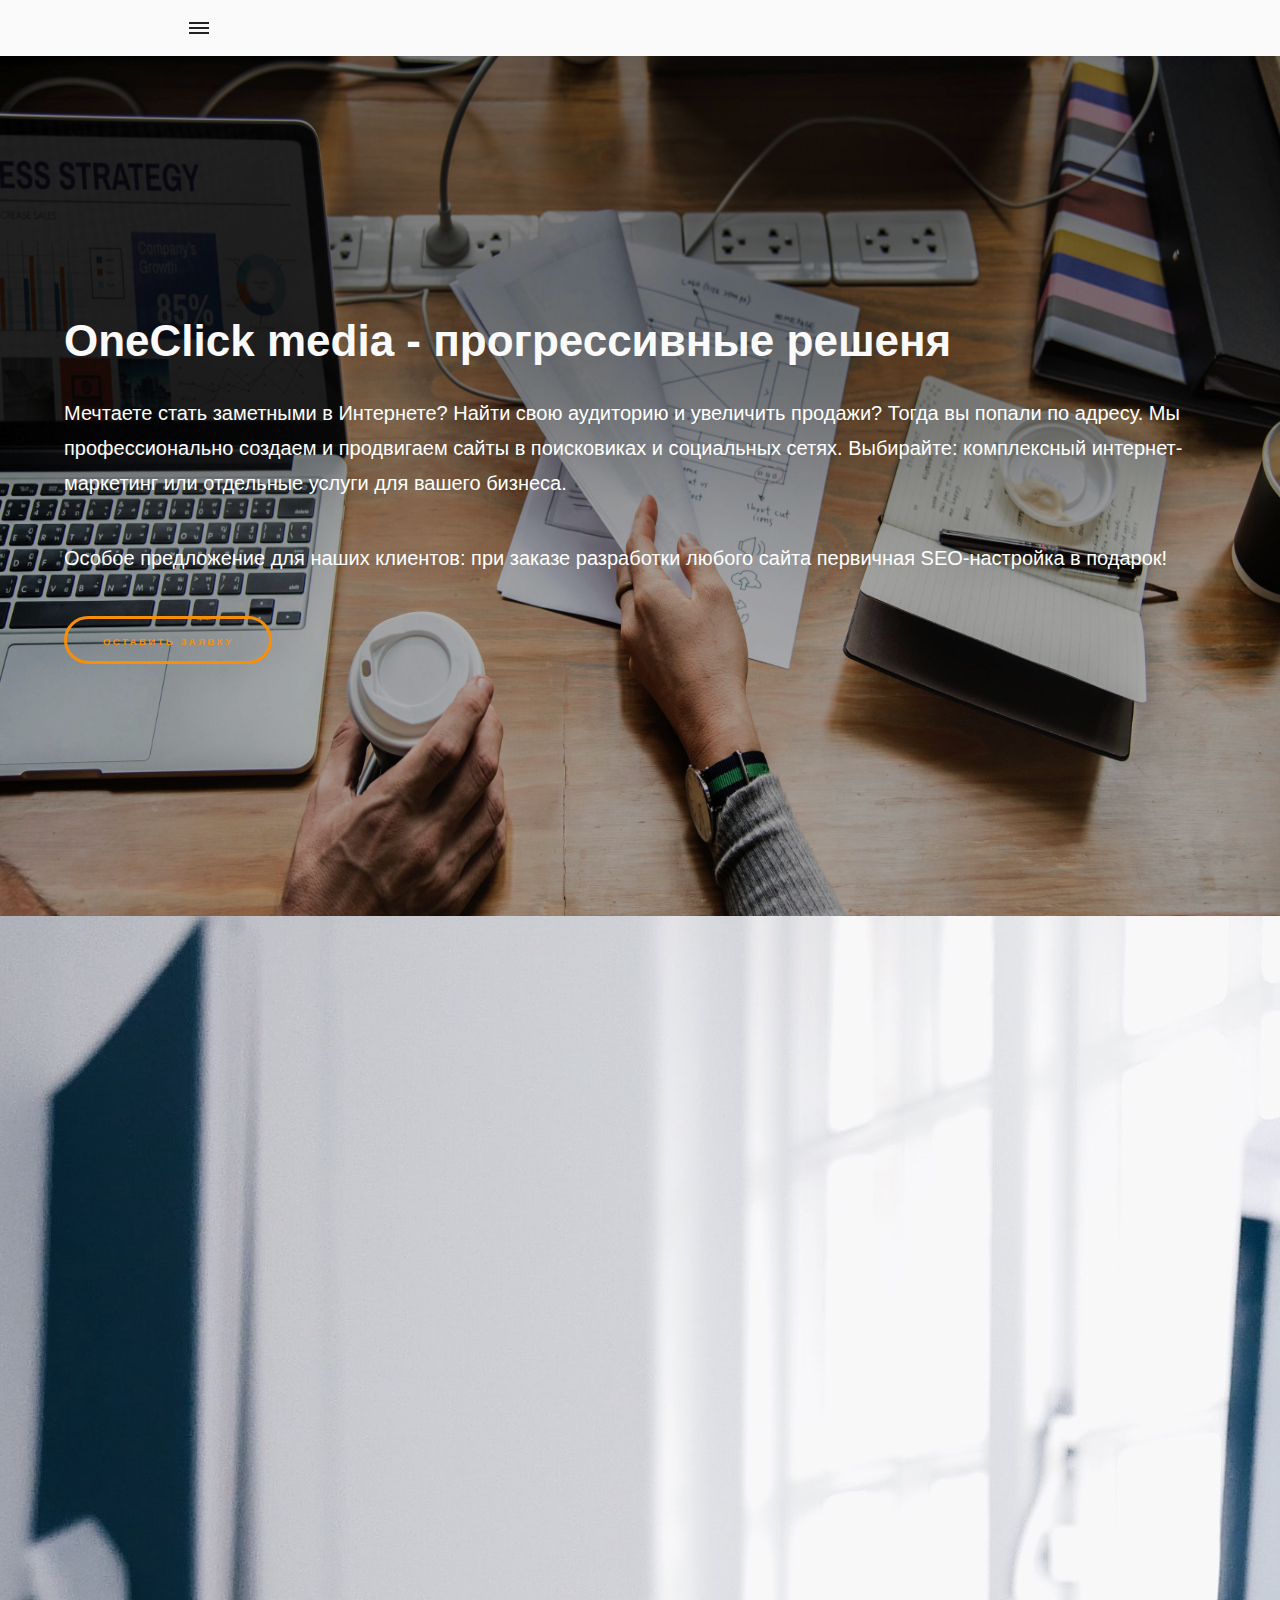
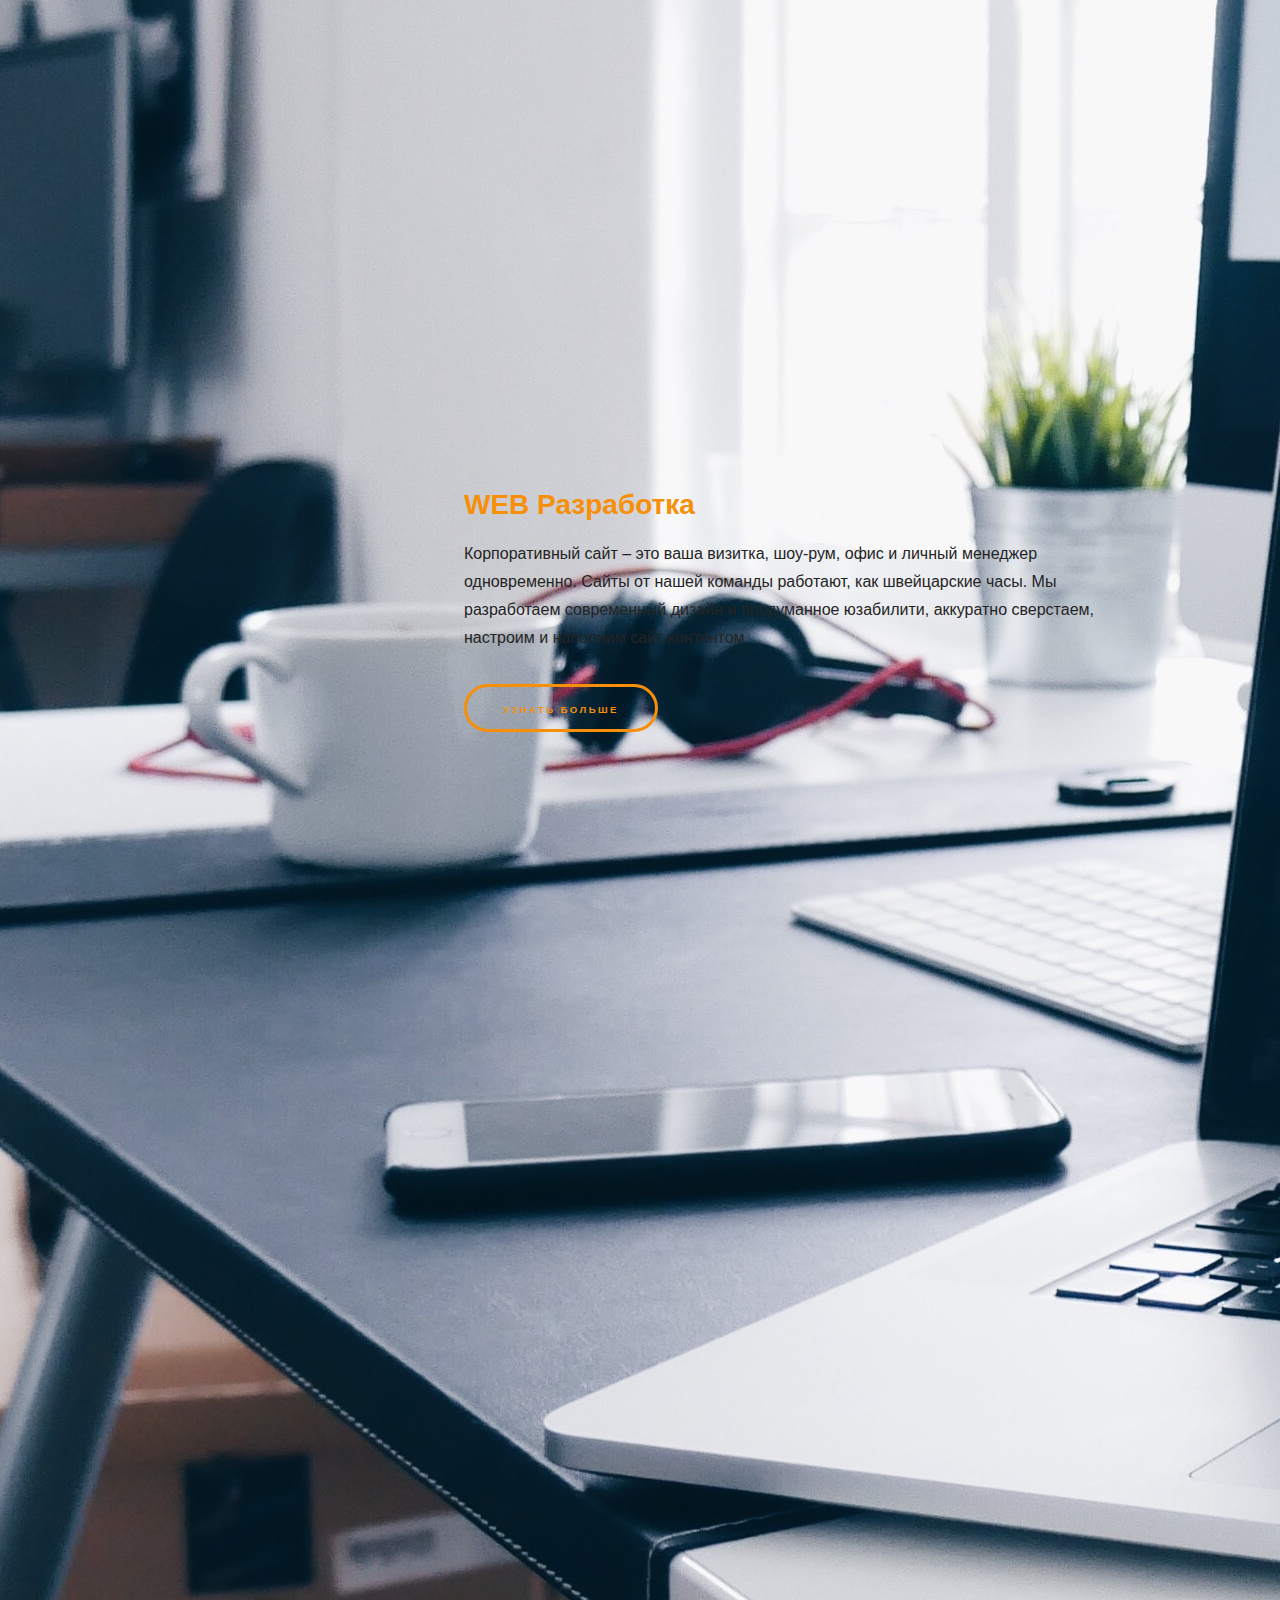
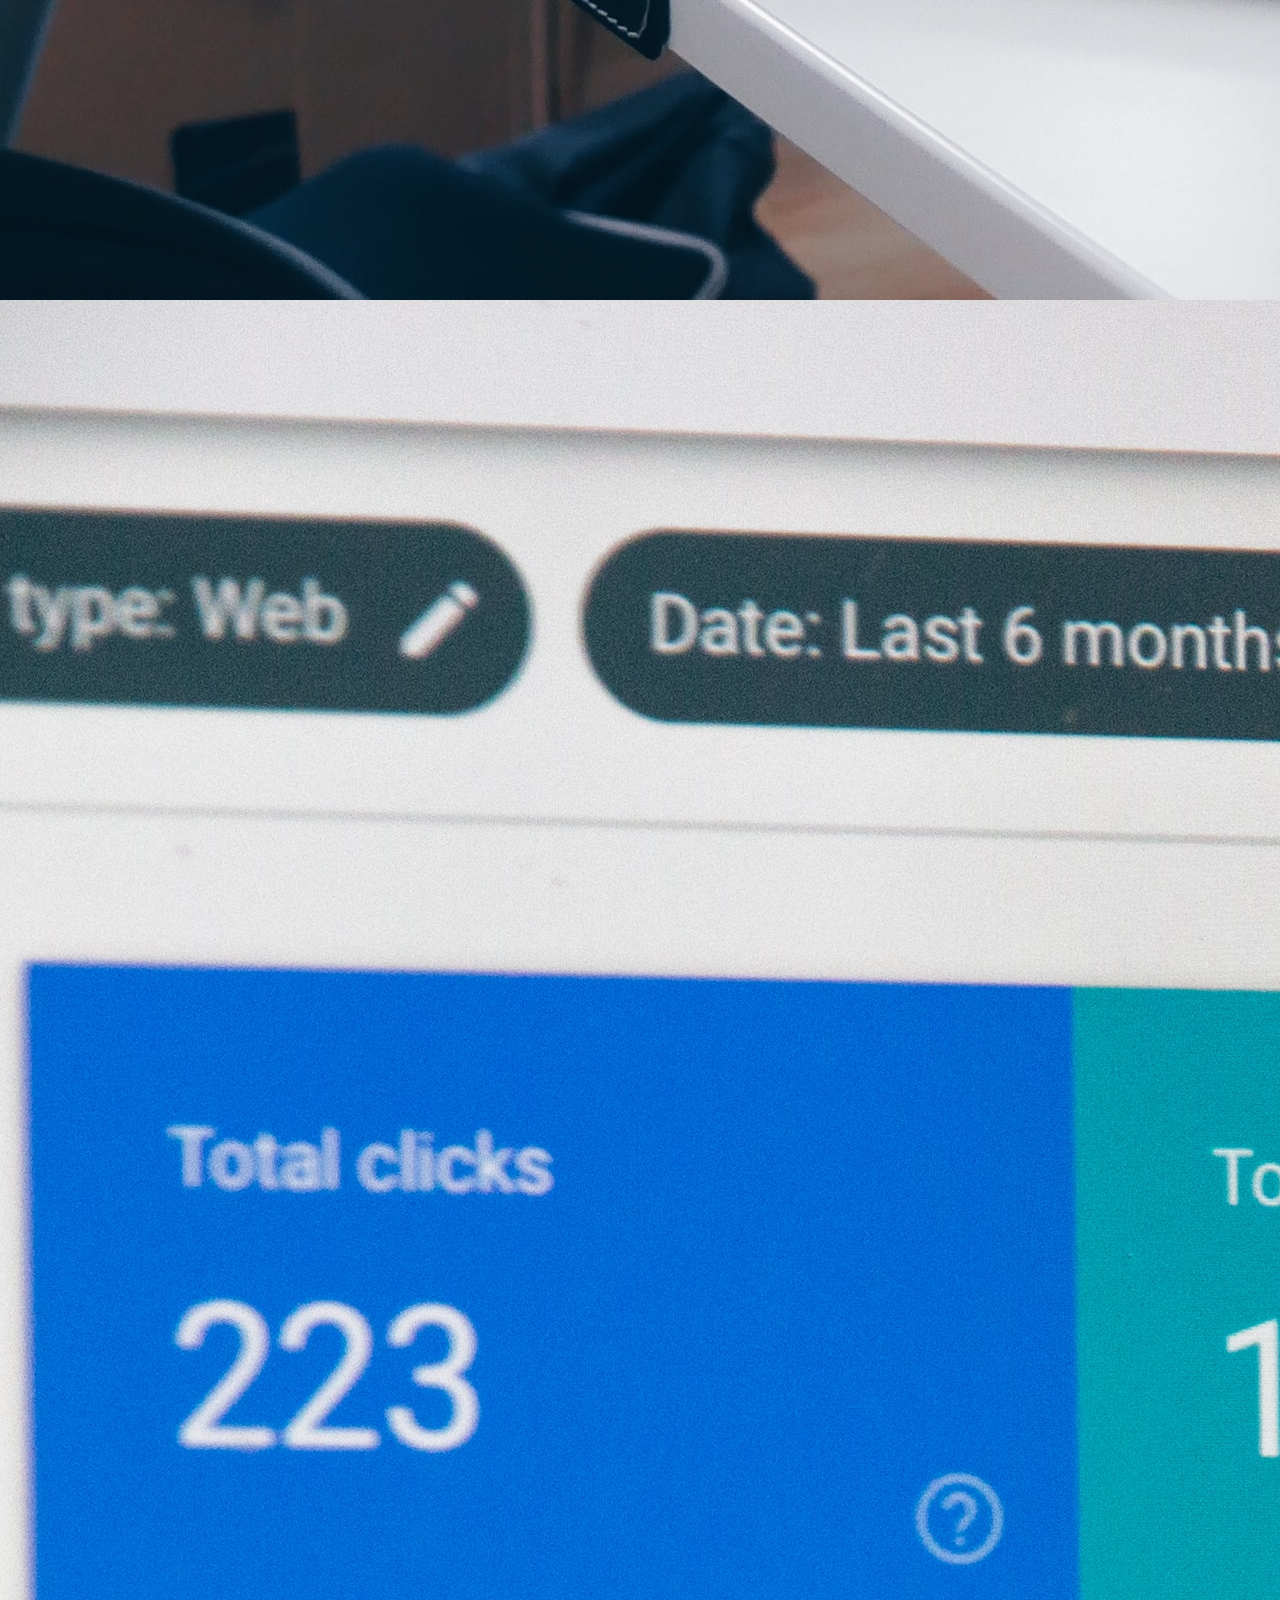
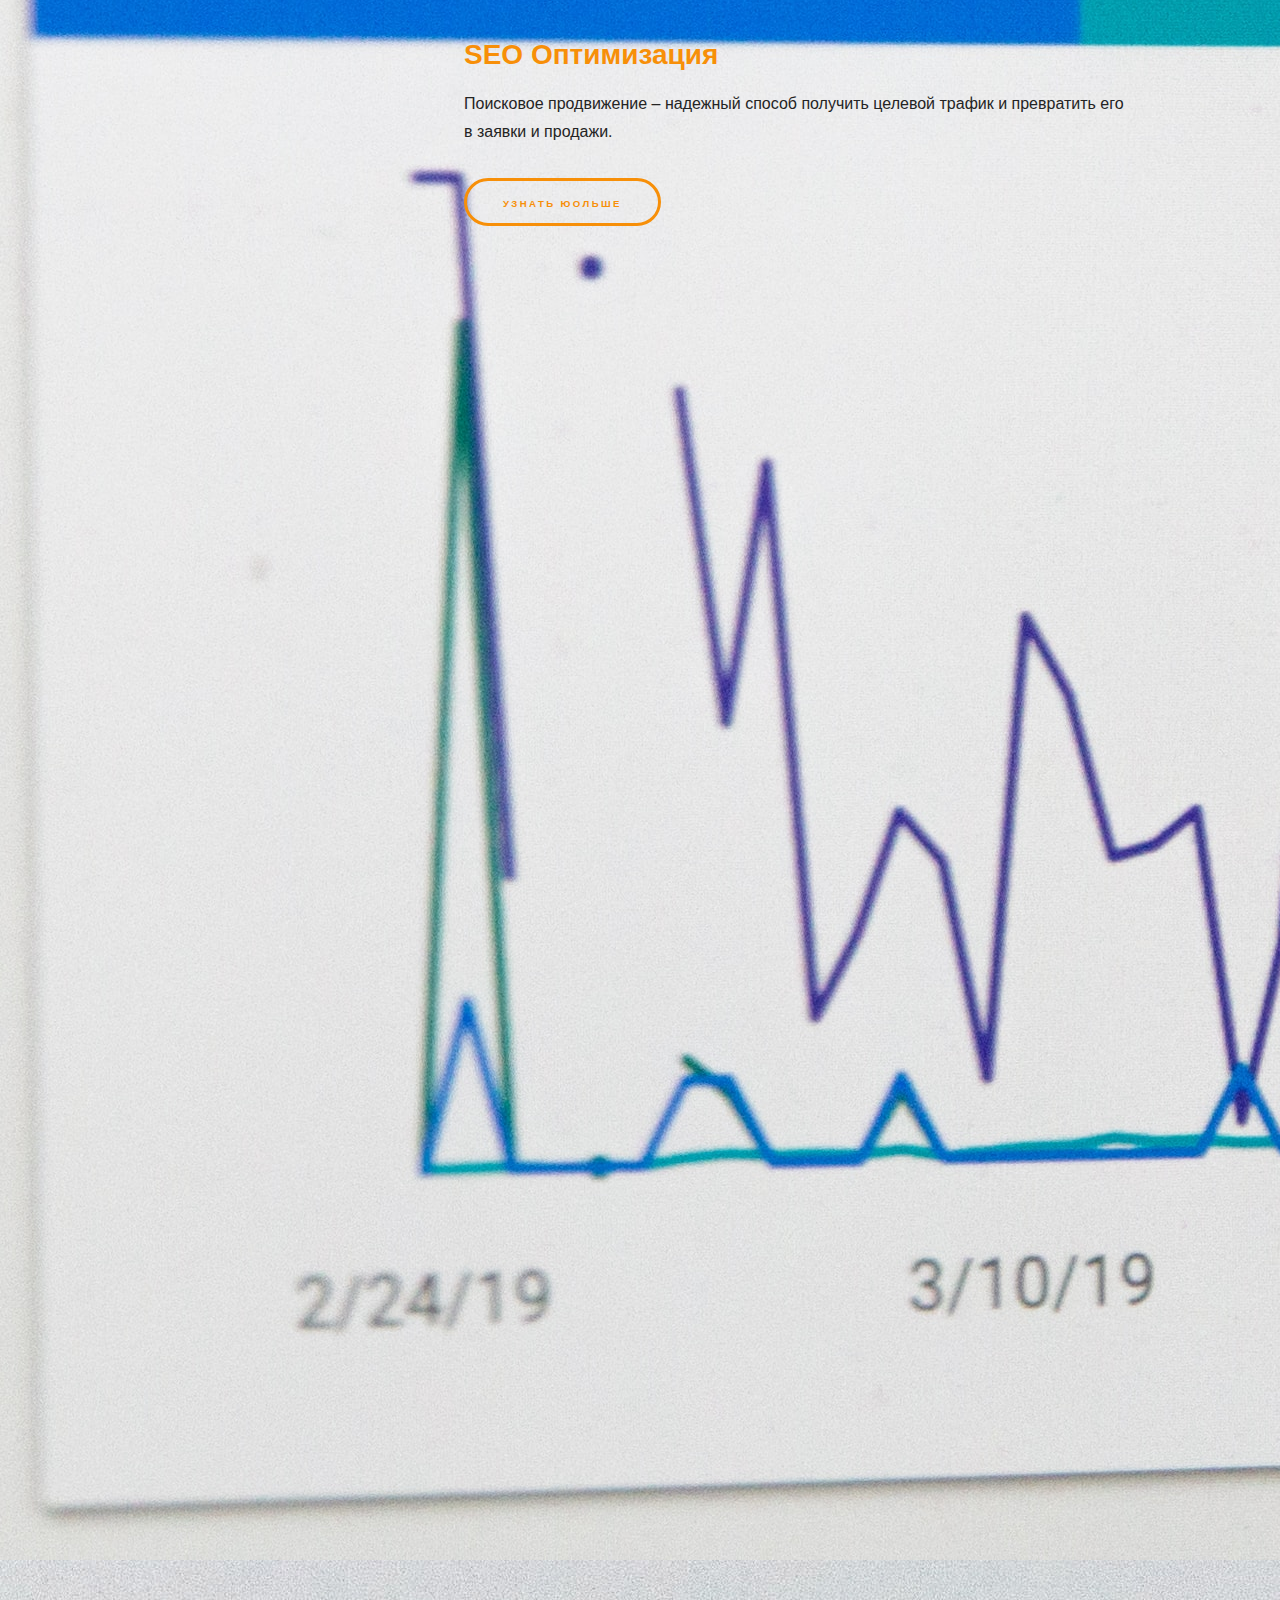
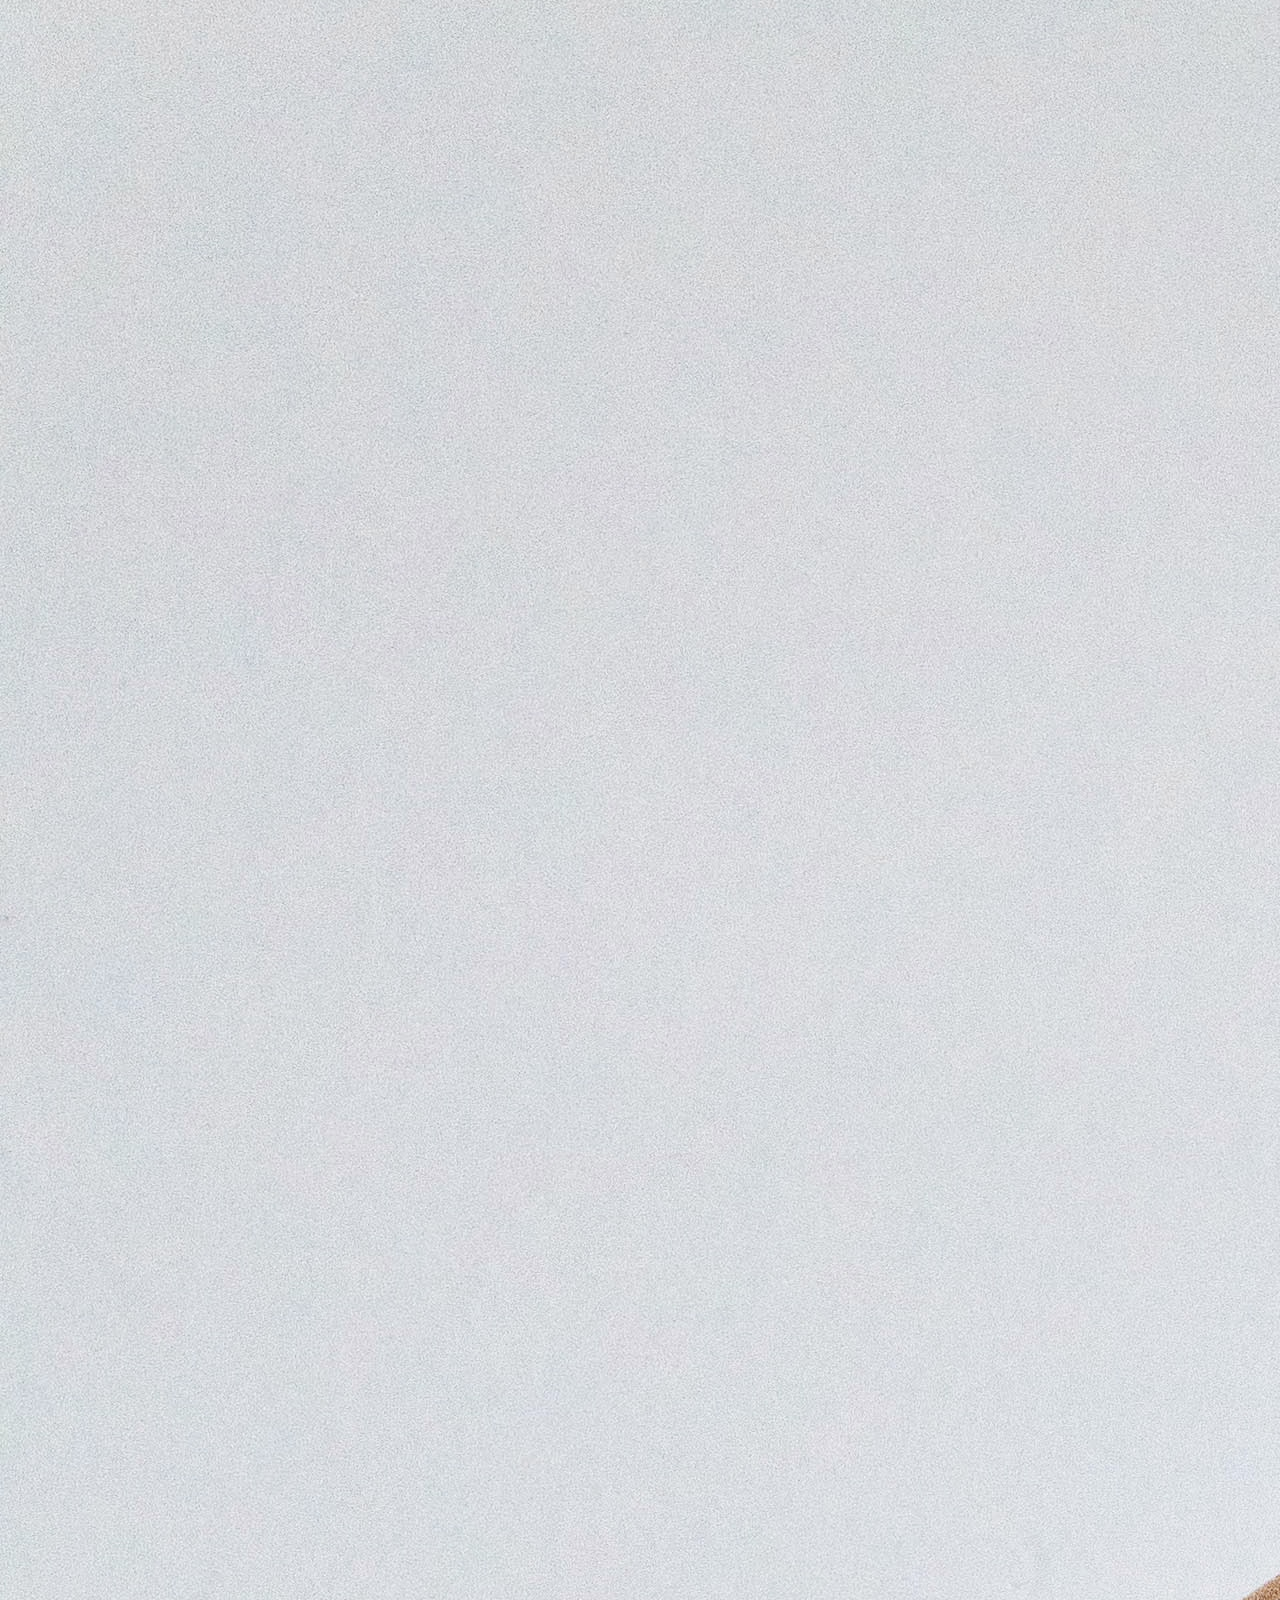
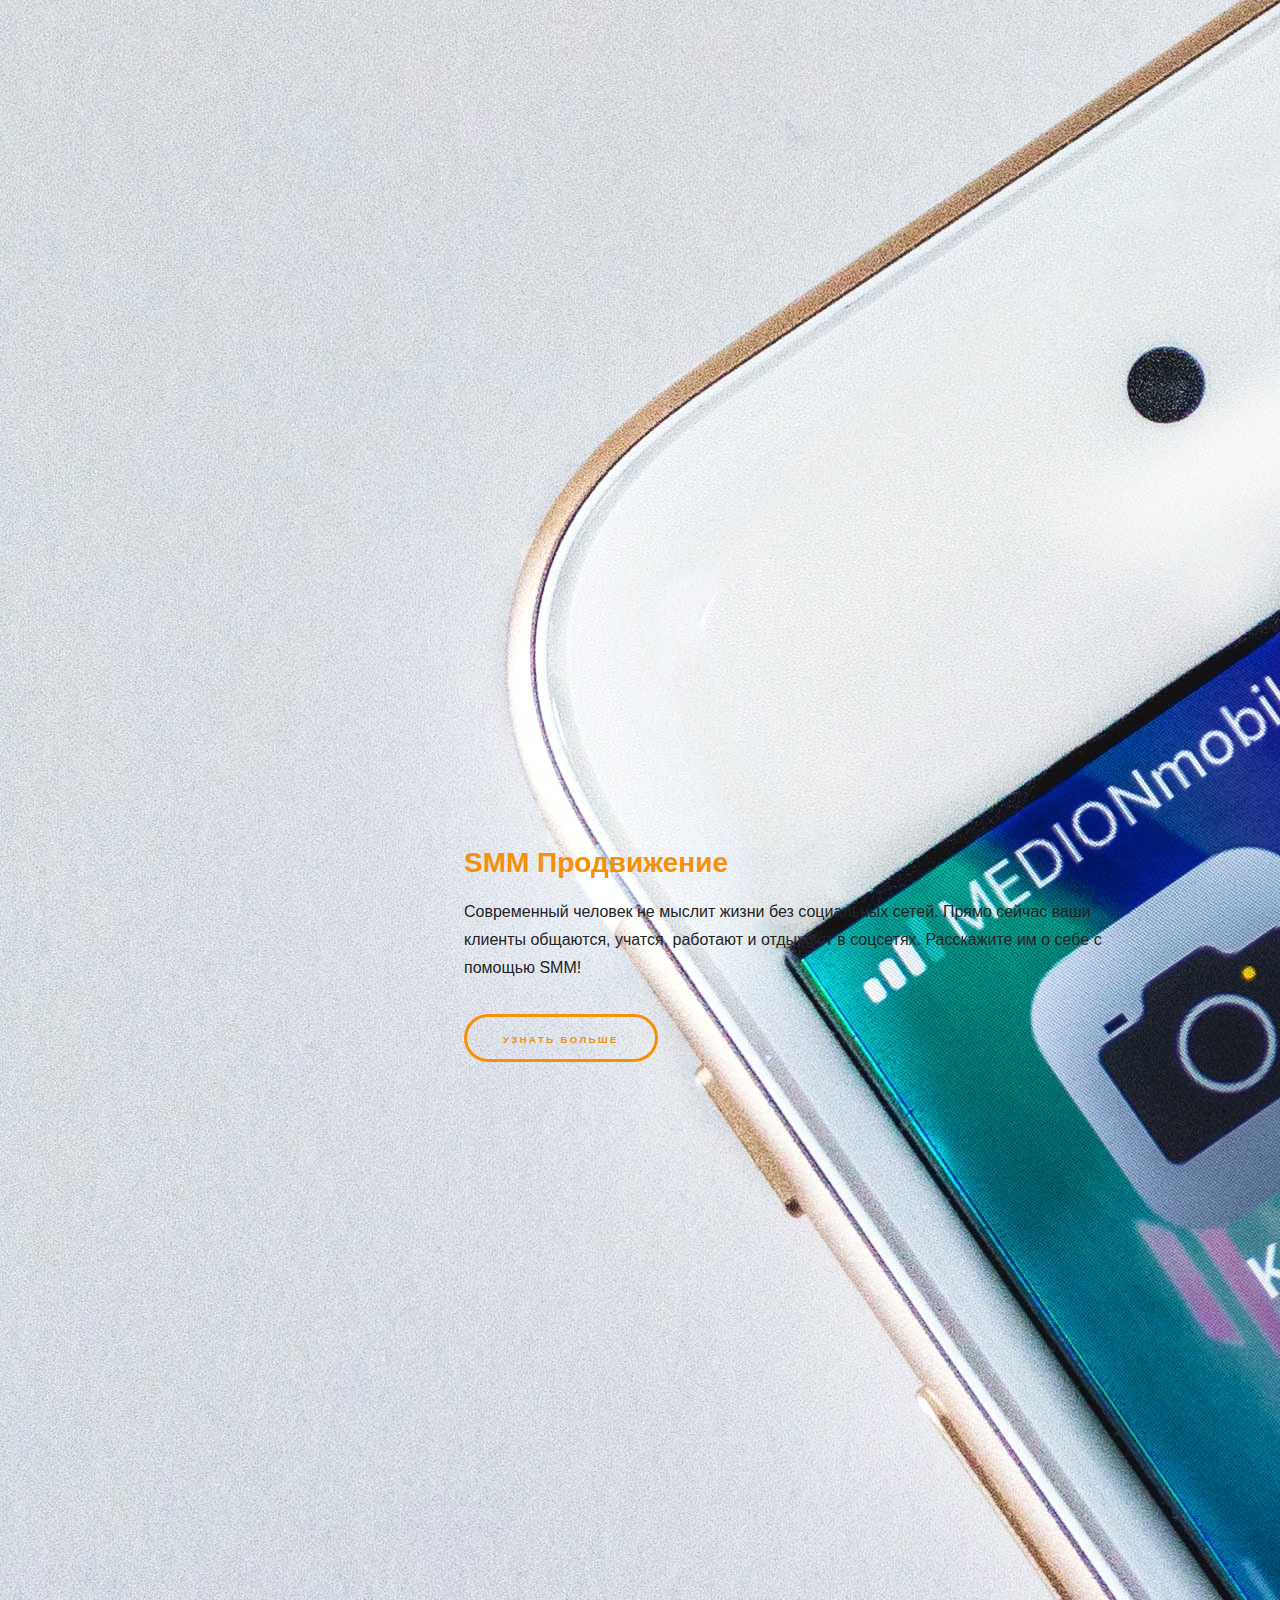
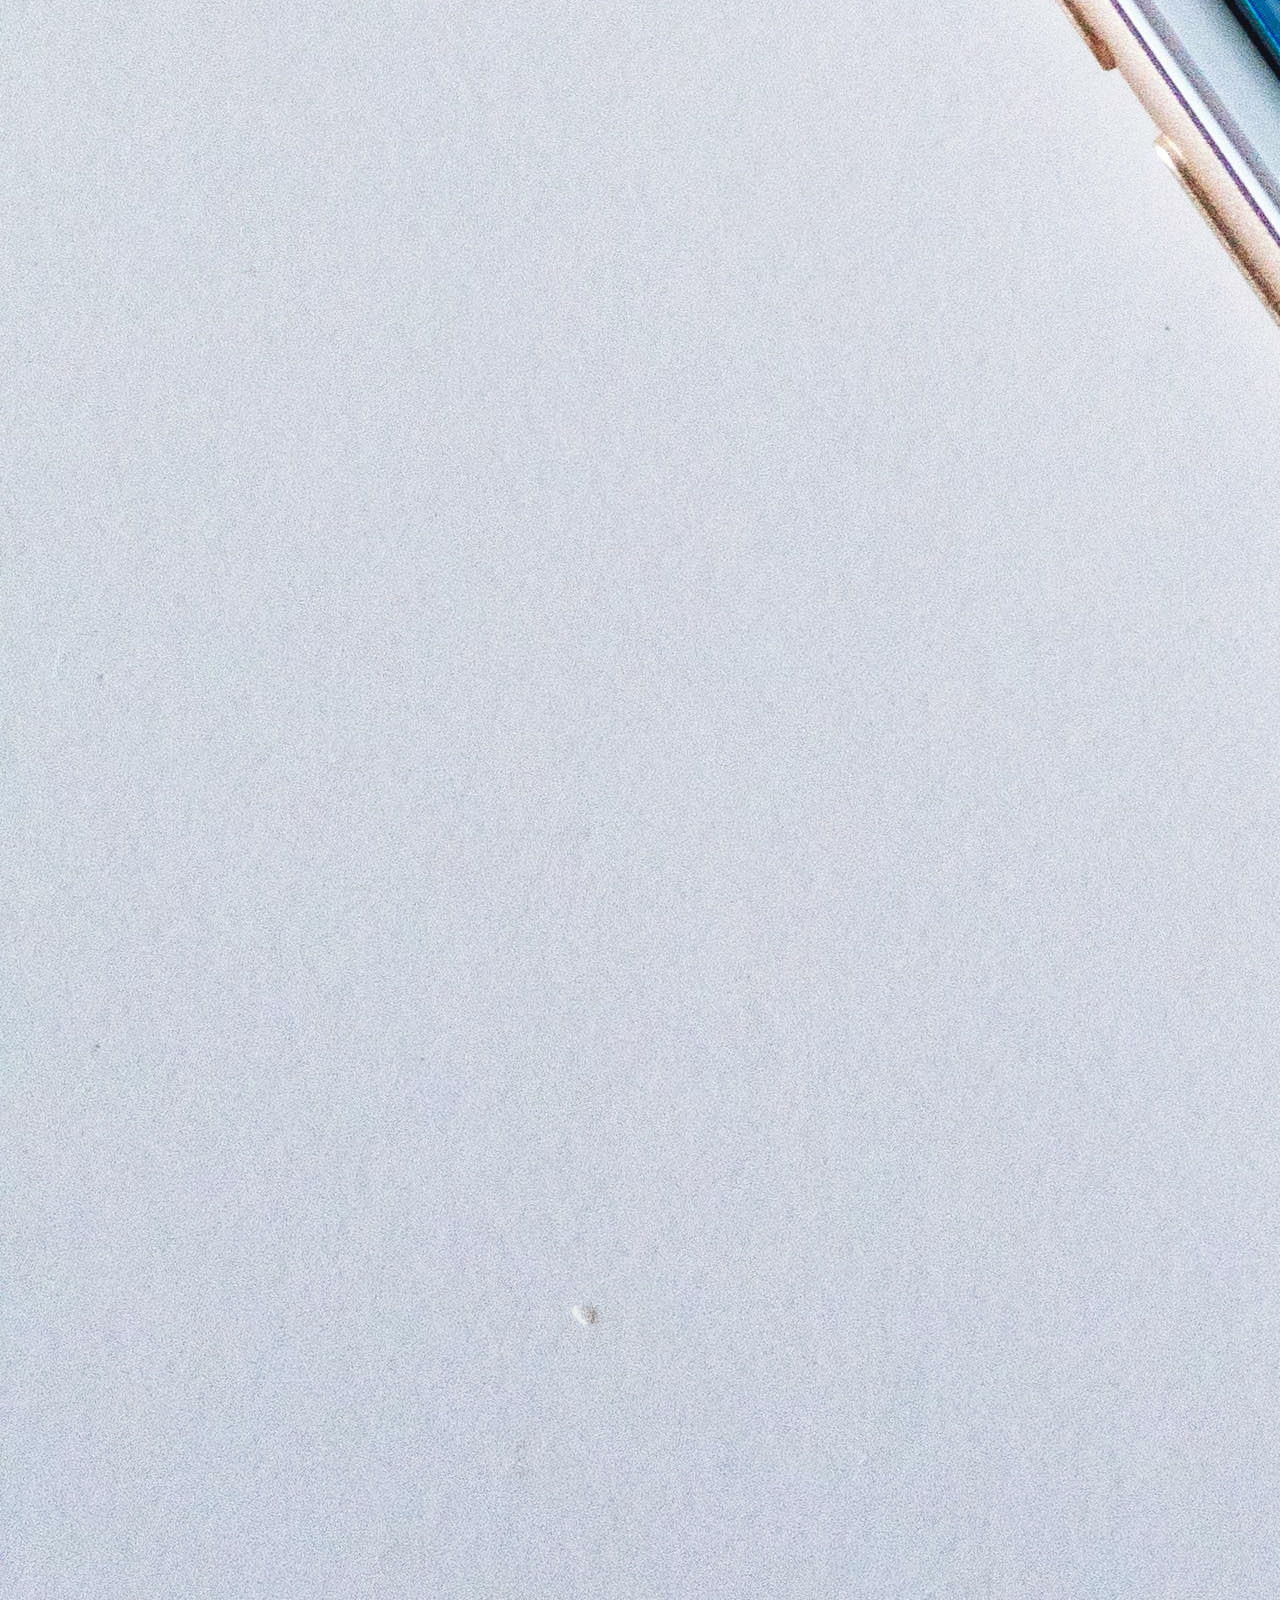
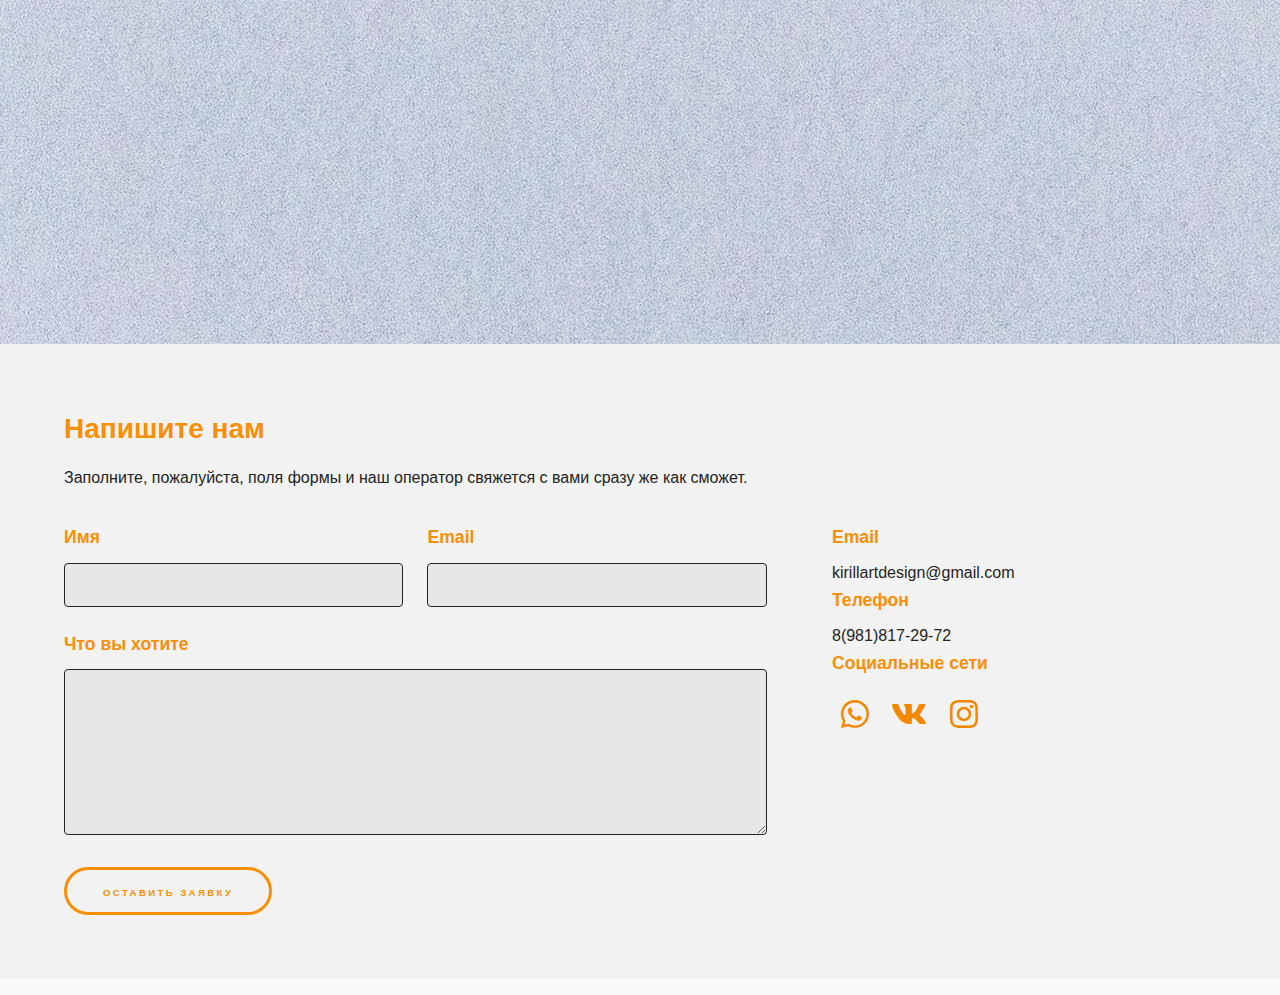
==== commit 602e1286: "Бургер" ====
--- a/index.html
+++ b/index.html
@@ -16,6 +16,10 @@
 
 				<div class="inner">
 					<nav>
+                        
+					    <a href="#" class="menu-btn">
+                            <span></span>
+                        </a>
 						<ul>
 						    <li><a href="index.html"><img src="images/logo.svg" size="40%" /></a></li>
 							<li><a href="index.html">Главная</a></li>
@@ -164,6 +168,12 @@
 		
 
 		<!-- Scripts -->
+		<script>
+            $('.menu-btn').on('click', function(e) {
+  e.preventDefault;
+  $(this).toggleClass('menu-btn_active');
+});
+        </script>
 			<script src="assets/js/jquery.min.js"></script>
 			<script src="assets/js/jquery.scrollex.min.js"></script>
 			<script src="assets/js/jquery.scrolly.min.js"></script>
--- a/assets/css/main.css
+++ b/assets/css/main.css
@@ -3875,14 +3875,152 @@
 							background-image: none;
 							background-color: #efa749;
 						}
+            .menu-btn {
+  display: block;
+  width: 50px;
+  height: 50px;
+  position: relative;
+}
+.menu-btn span,
+.menu-btn span::before,
+.menu-btn span::after {
+  position: absolute;
+  top: 50%; margin-top: -1px;
+  left: 50%; margin-left: -10px;
+  width: 20px;
+  height: 2px;
+  background-color: #222;
+}
+.menu-btn span::before,
+.menu-btn span::after {
+  content: '';
+  display: block;
+  transition: 0.2s;
+}
+.menu-btn span::before {
+  transform: translateY(-5px);
+}
+.menu-btn span::after {
+  transform: translateY(5px);
+}
+
+.menu-btn_active span:before {
+  transform: rotate(-35deg);
+  width: 10px;
+  transform-origin: left bottom;
+}
+.menu-btn_active span:after {
+  transform: rotate(35deg);
+  width: 10px;
+  transform-origin: left top;
+}
+
+.menu-block {
+  display: flex;
+  justify-content: center;
+  align-items: center;
+}
+.menu-nav {
+  background-color: #fff;
+  height: 50px;
+  
+}
+.menu-nav__link {
+  display: inline-block;
+  text-decoration: none;
+  color: #fff;
+  margin-right: 20px;
+}
+.menu-nav__link {
+  transition: 0.5s;
+  transform-origin: right center;
+  transform: translateX(50%);
+  opacity: 0;
+}
+.menu-nav__link_active {
+  transform: translateX(0%);
+  opacity: 1;
+}
 
 		}
 
 		@media screen and (max-width: 736px) {
 
-			#sidebar {
+            .menu-btn {
+  display: block !important;
+  width: 50px;
+  height: 50px;
+  position: relative !important;
+  z-index: 300000 !important;
+}
+.menu-btn span,
+.menu-btn span::before,
+.menu-btn span::after {
+  position: absolute;
+  top: 50%; margin-top: -1px;
+  left: 50%; margin-left: -10px;
+  width: 20px;
+  height: 2px;
+  background-color: #222;
+}
+.menu-btn span::before,
+.menu-btn span::after {
+  content: '';
+  display: block;
+  transition: 0.2s;
+}
+.menu-btn span::before {
+  transform: translateY(-5px);
+}
+.menu-btn span::after {
+  transform: translateY(5px);
+}
+
+.menu-btn_active span:before {
+  transform: rotate(-35deg);
+  width: 10px;
+  transform-origin: left bottom;
+}
+.menu-btn_active span:after {
+  transform: rotate(35deg);
+  width: 10px;
+  transform-origin: left top;
+}
+
+.menu-block {
+  display: flex;
+  justify-content: center;
+  align-items: center;
+}
+.menu-nav {
+  background-color: #fff;
+  height: 50px;
+  
+}
+.menu-nav__link {
+  display: inline-block;
+  text-decoration: none;
+  color: #fff;
+  margin-right: 20px;
+}
+.menu-nav__link {
+  transition: 0.5s;
+  transform-origin: right center;
+  transform: translateX(50%);
+  opacity: 0;
+}
+.menu-nav__link_active {
+  transform: translateX(0%);
+  opacity: 1;
+}
+             
+            #sidebar:not(.menu-btn){
 				display: none;
 			}
+            nav{
+                display: block;
+            }
+
 
 		}
 
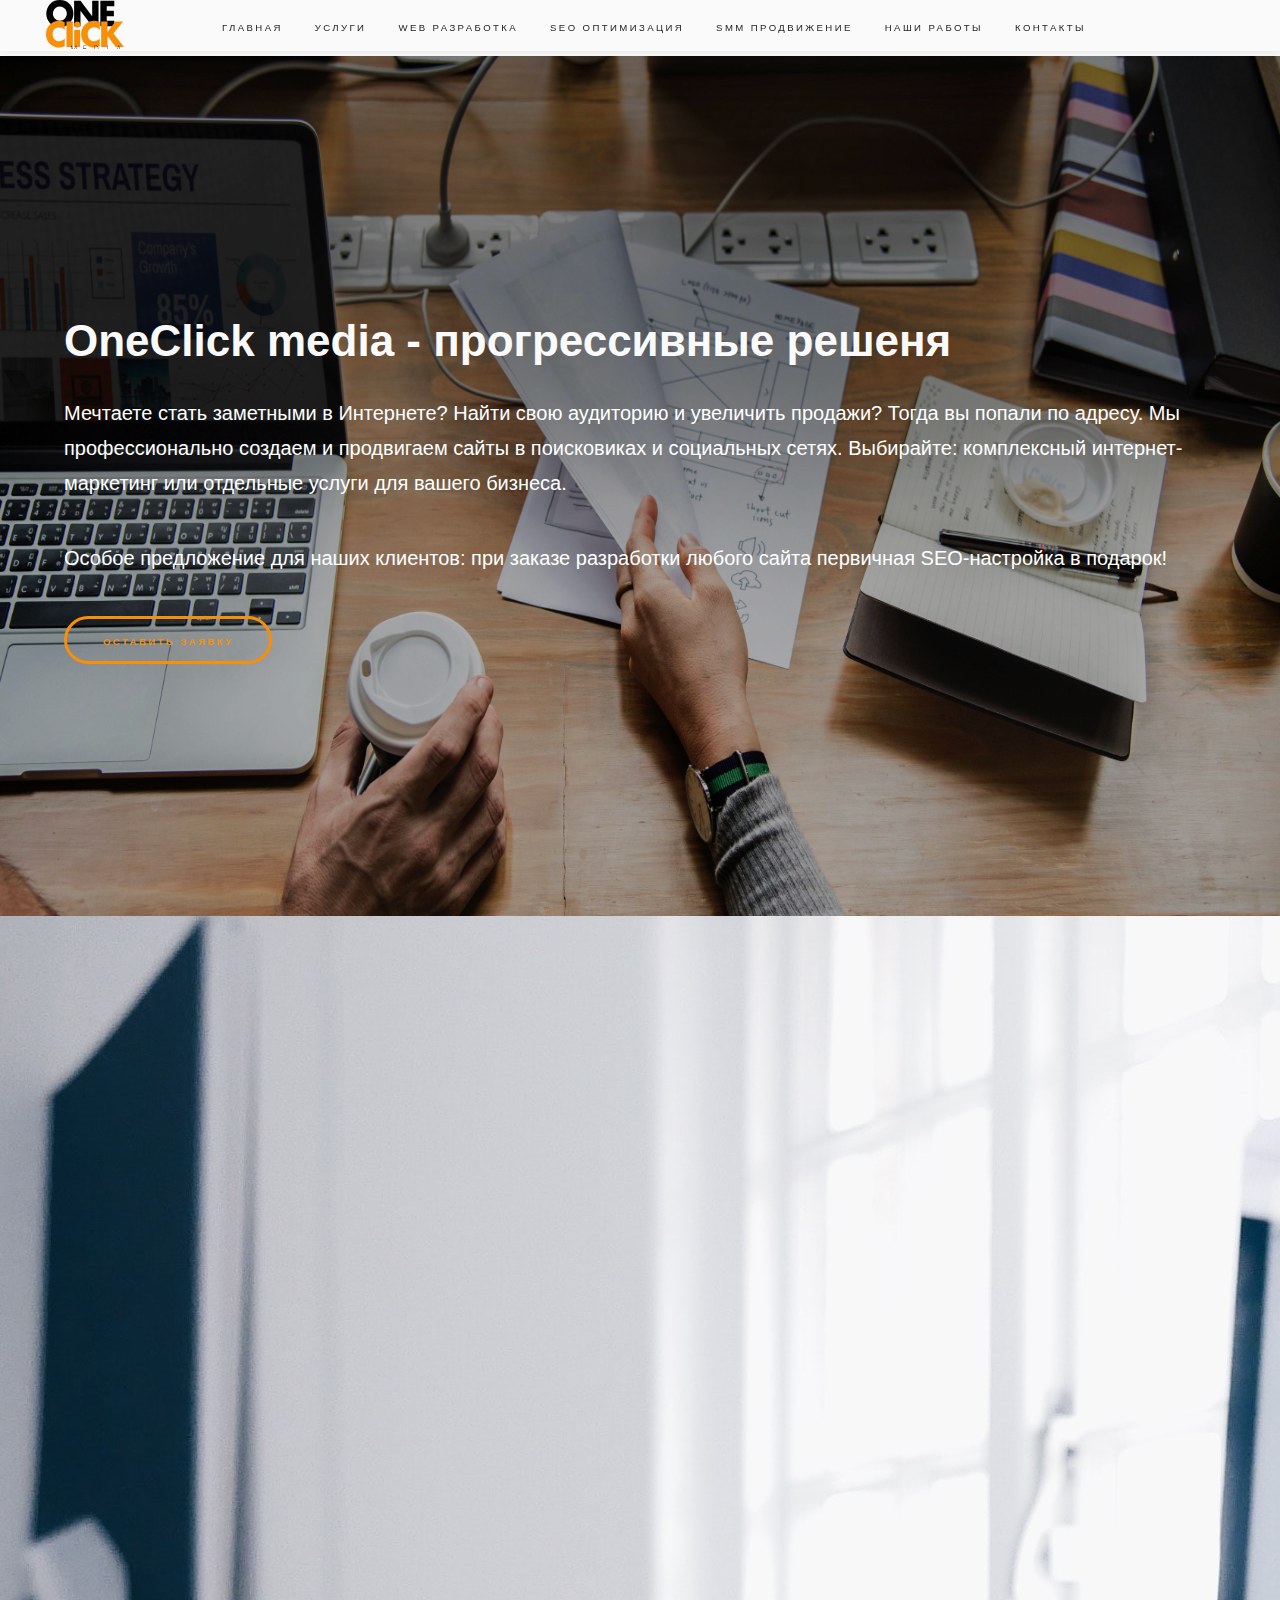
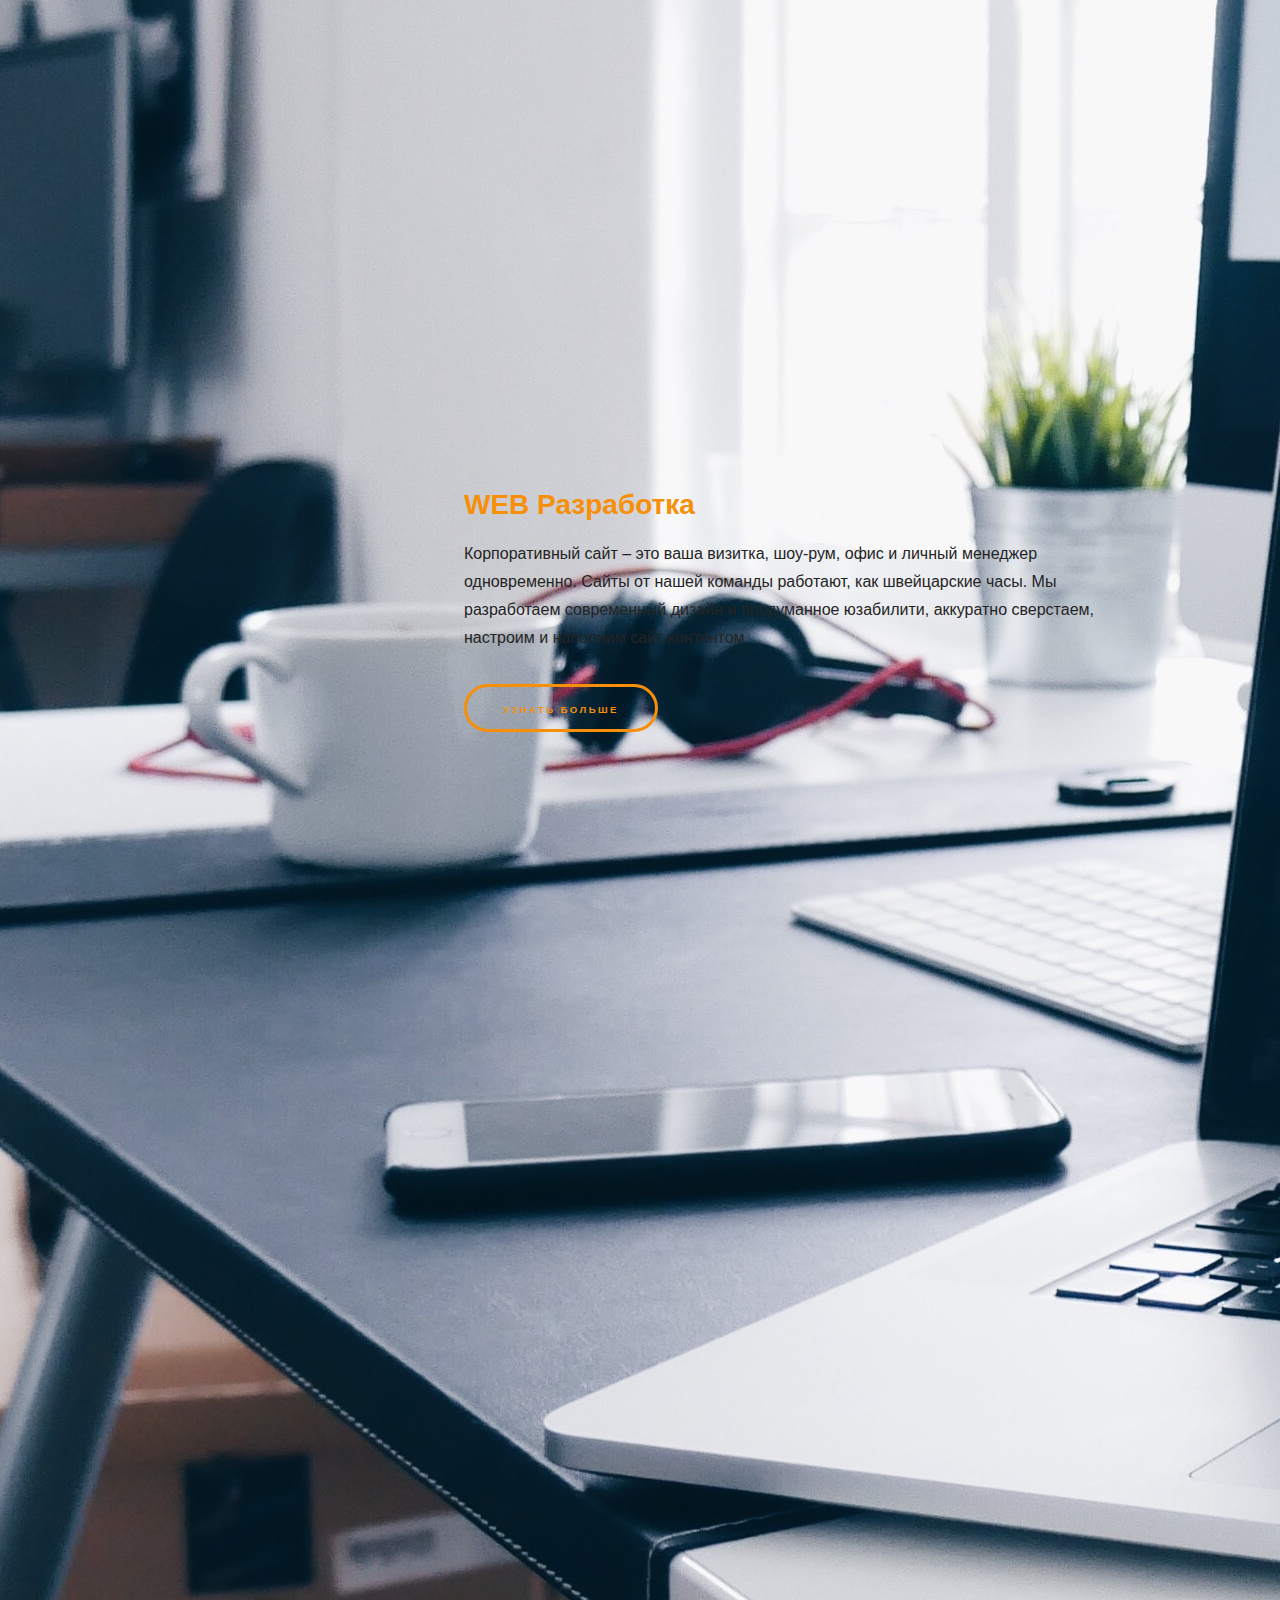
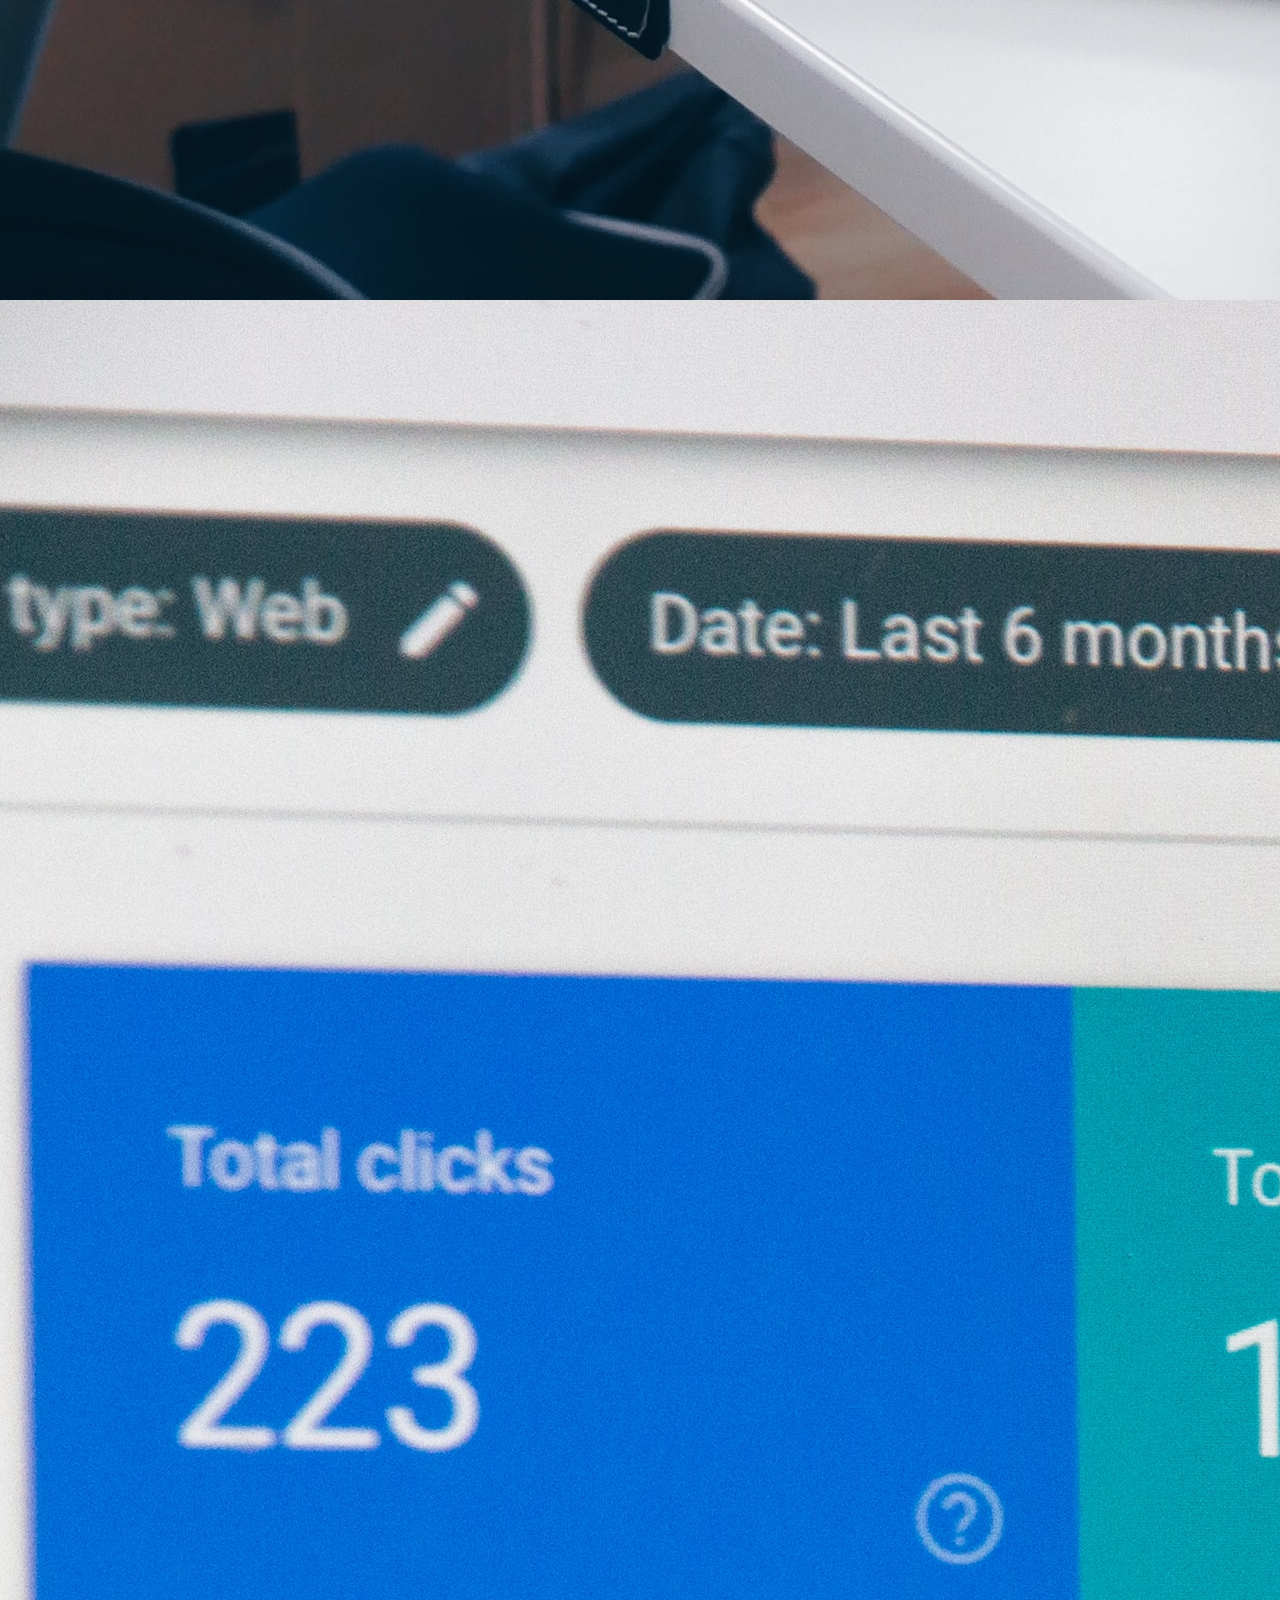
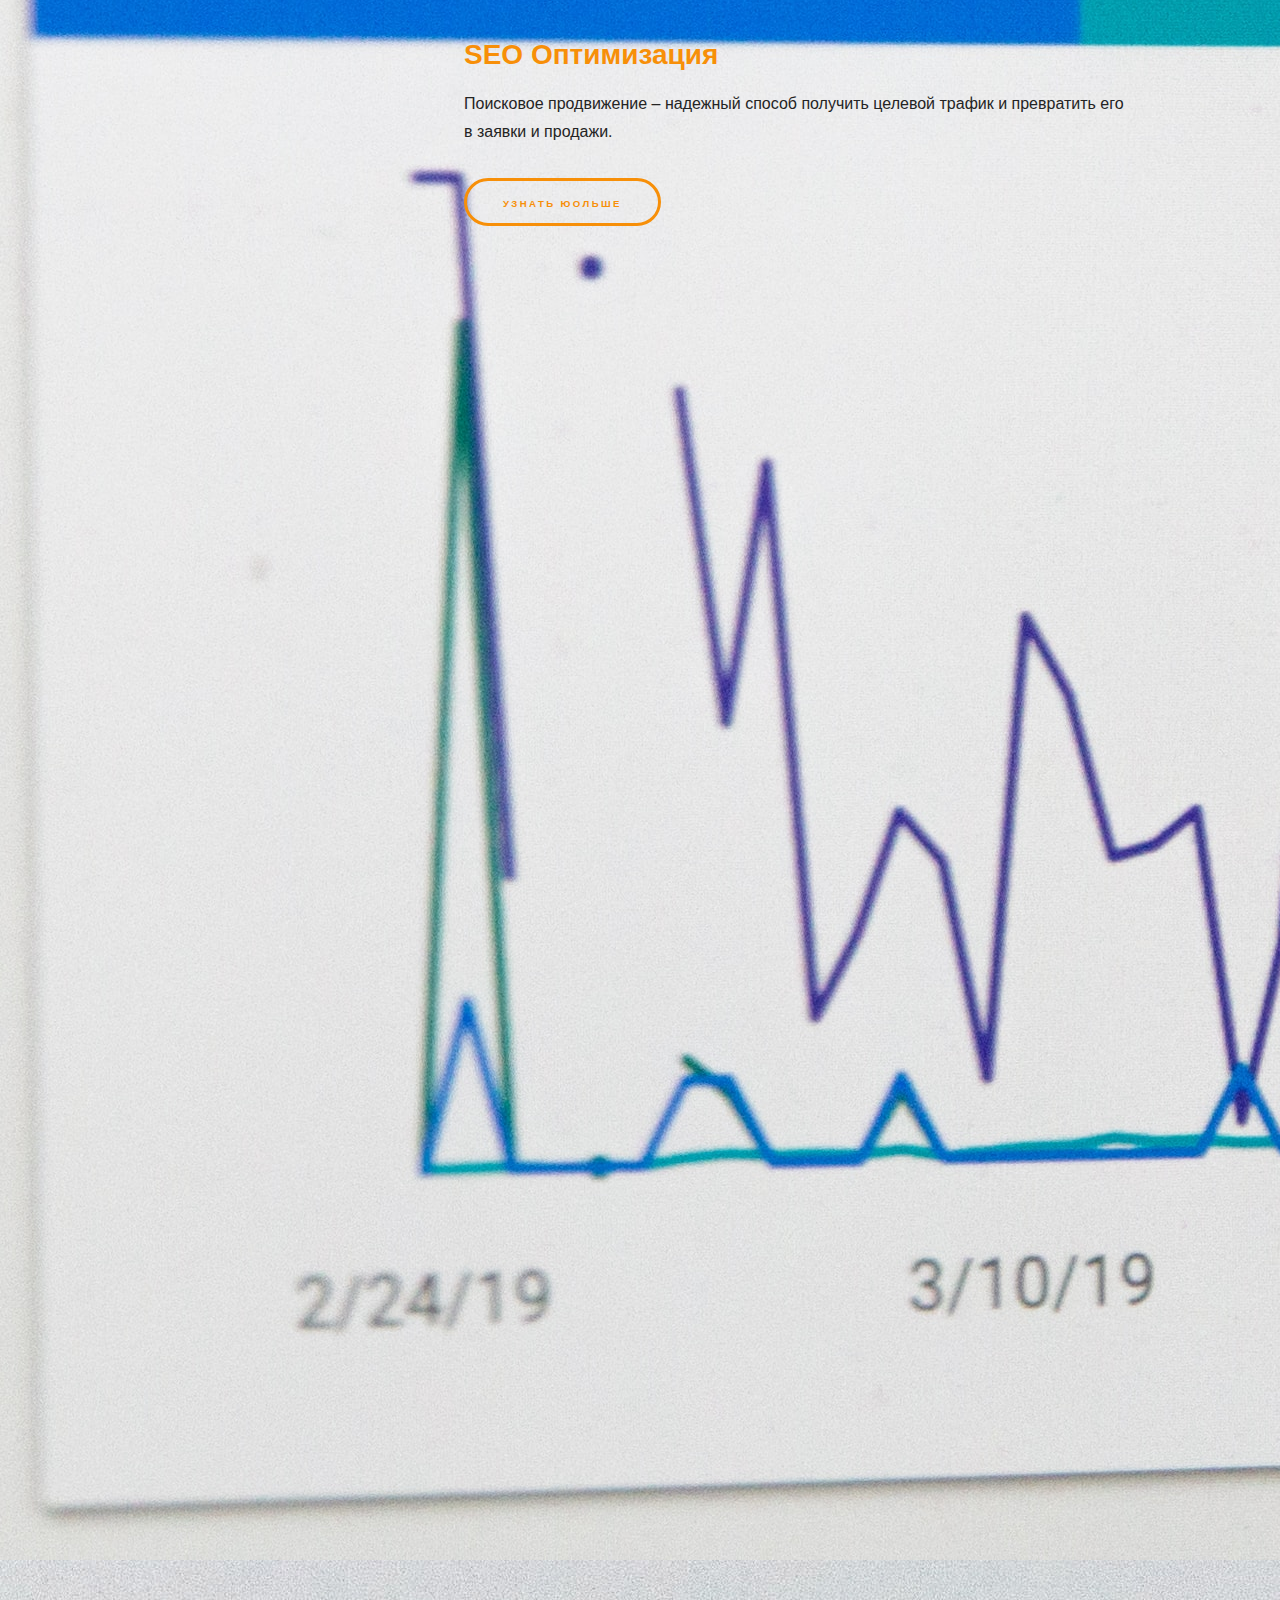
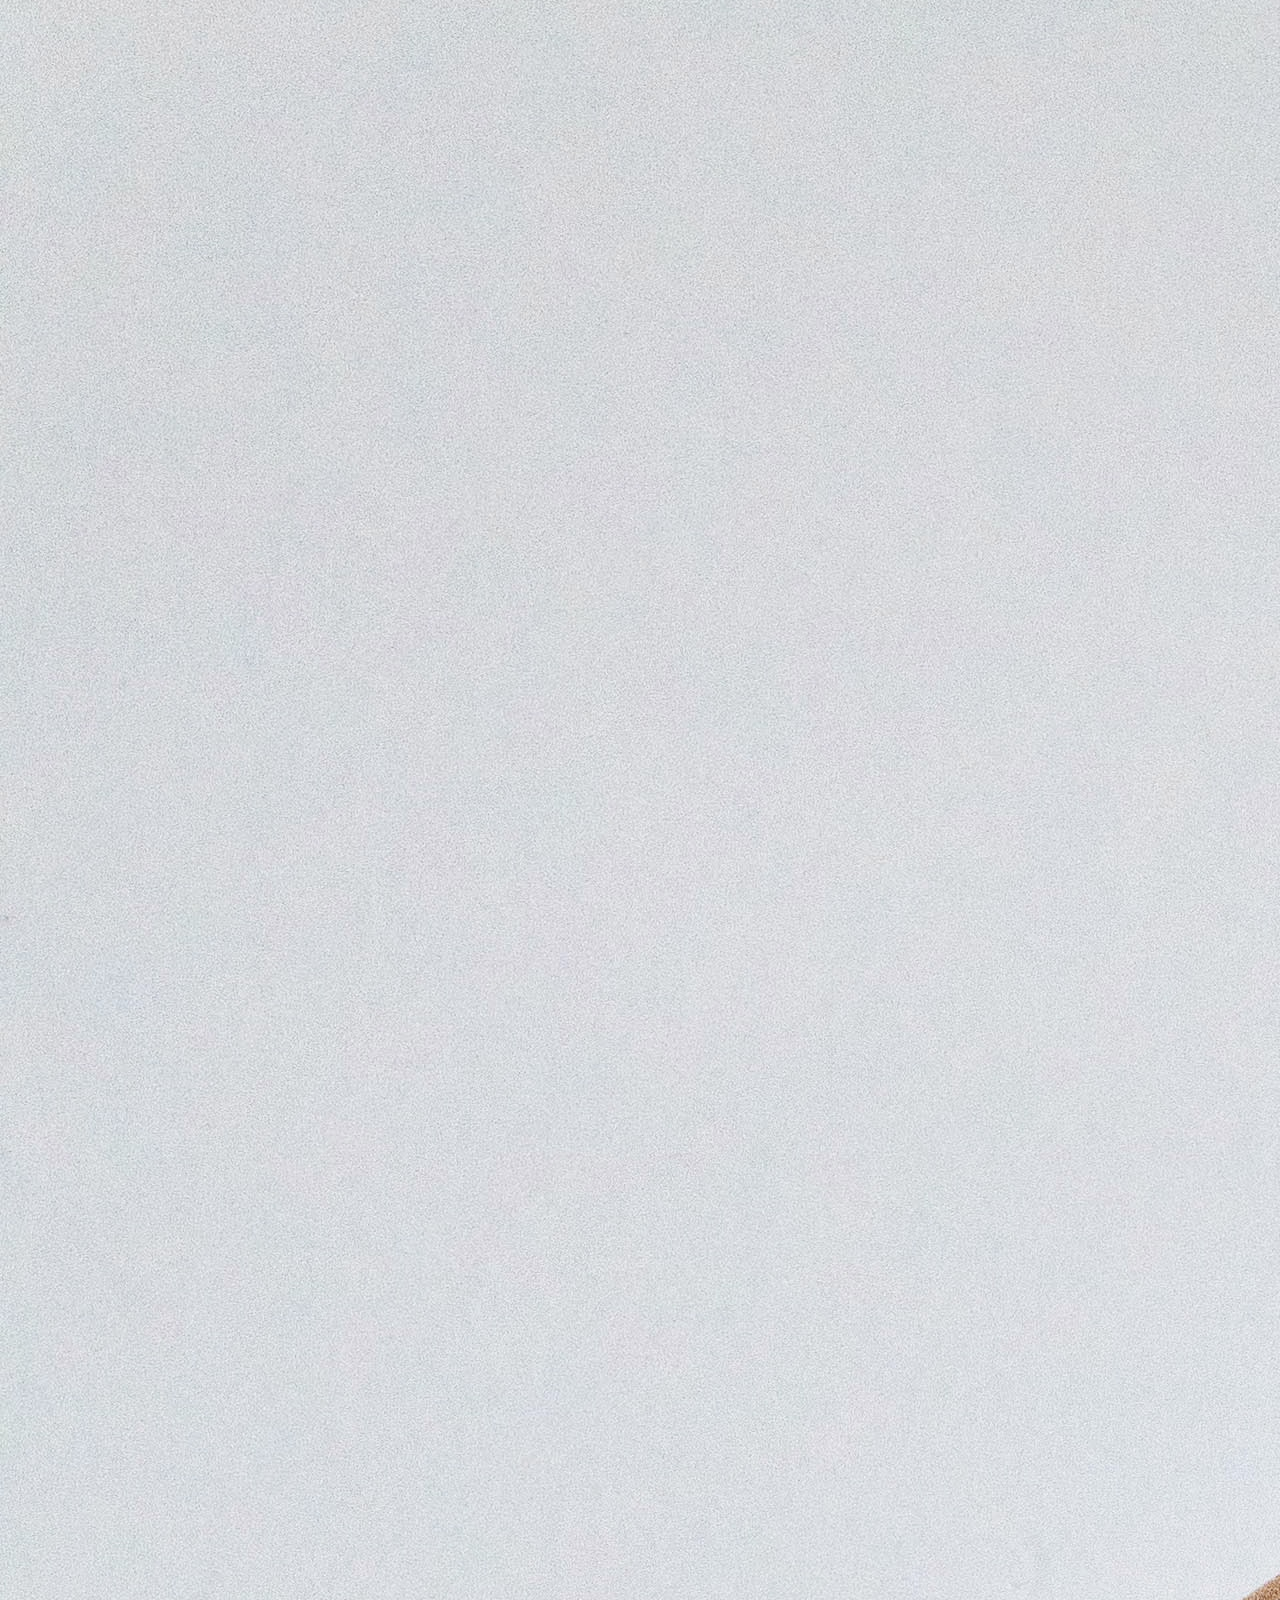
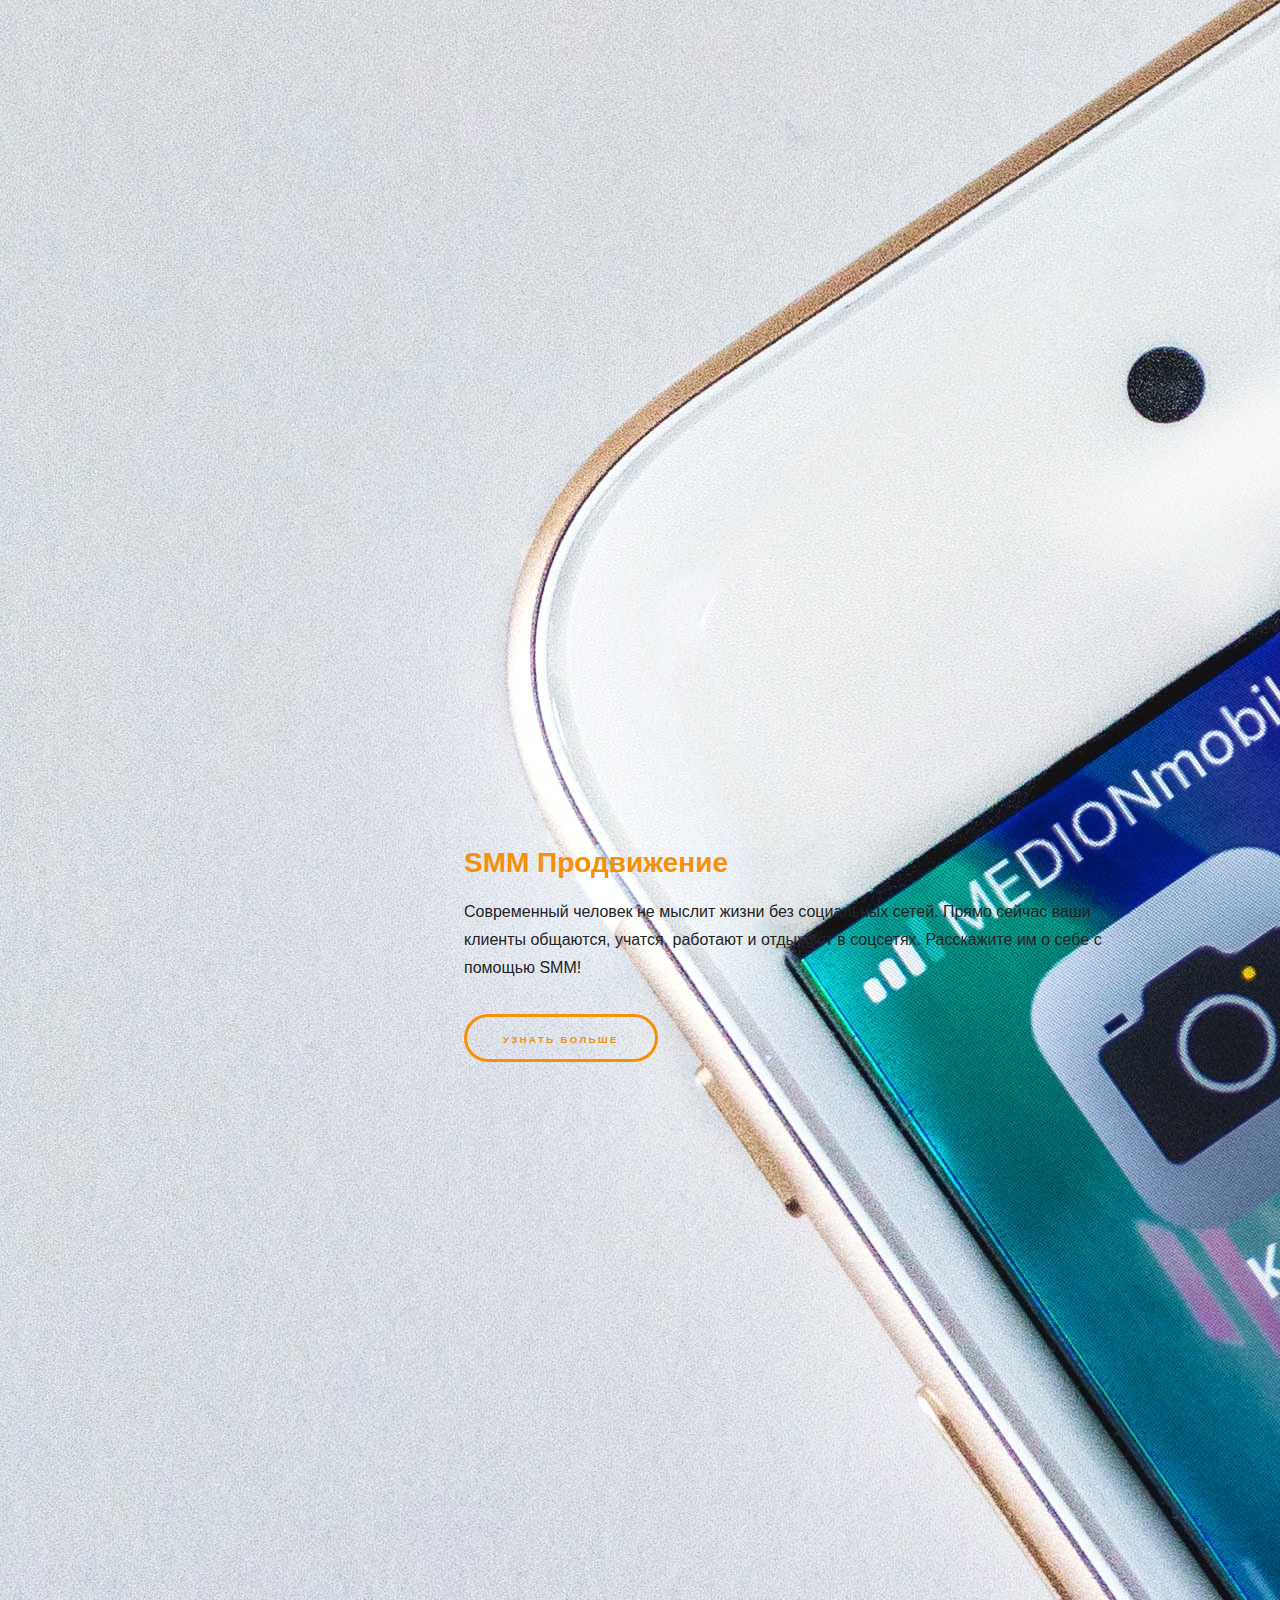
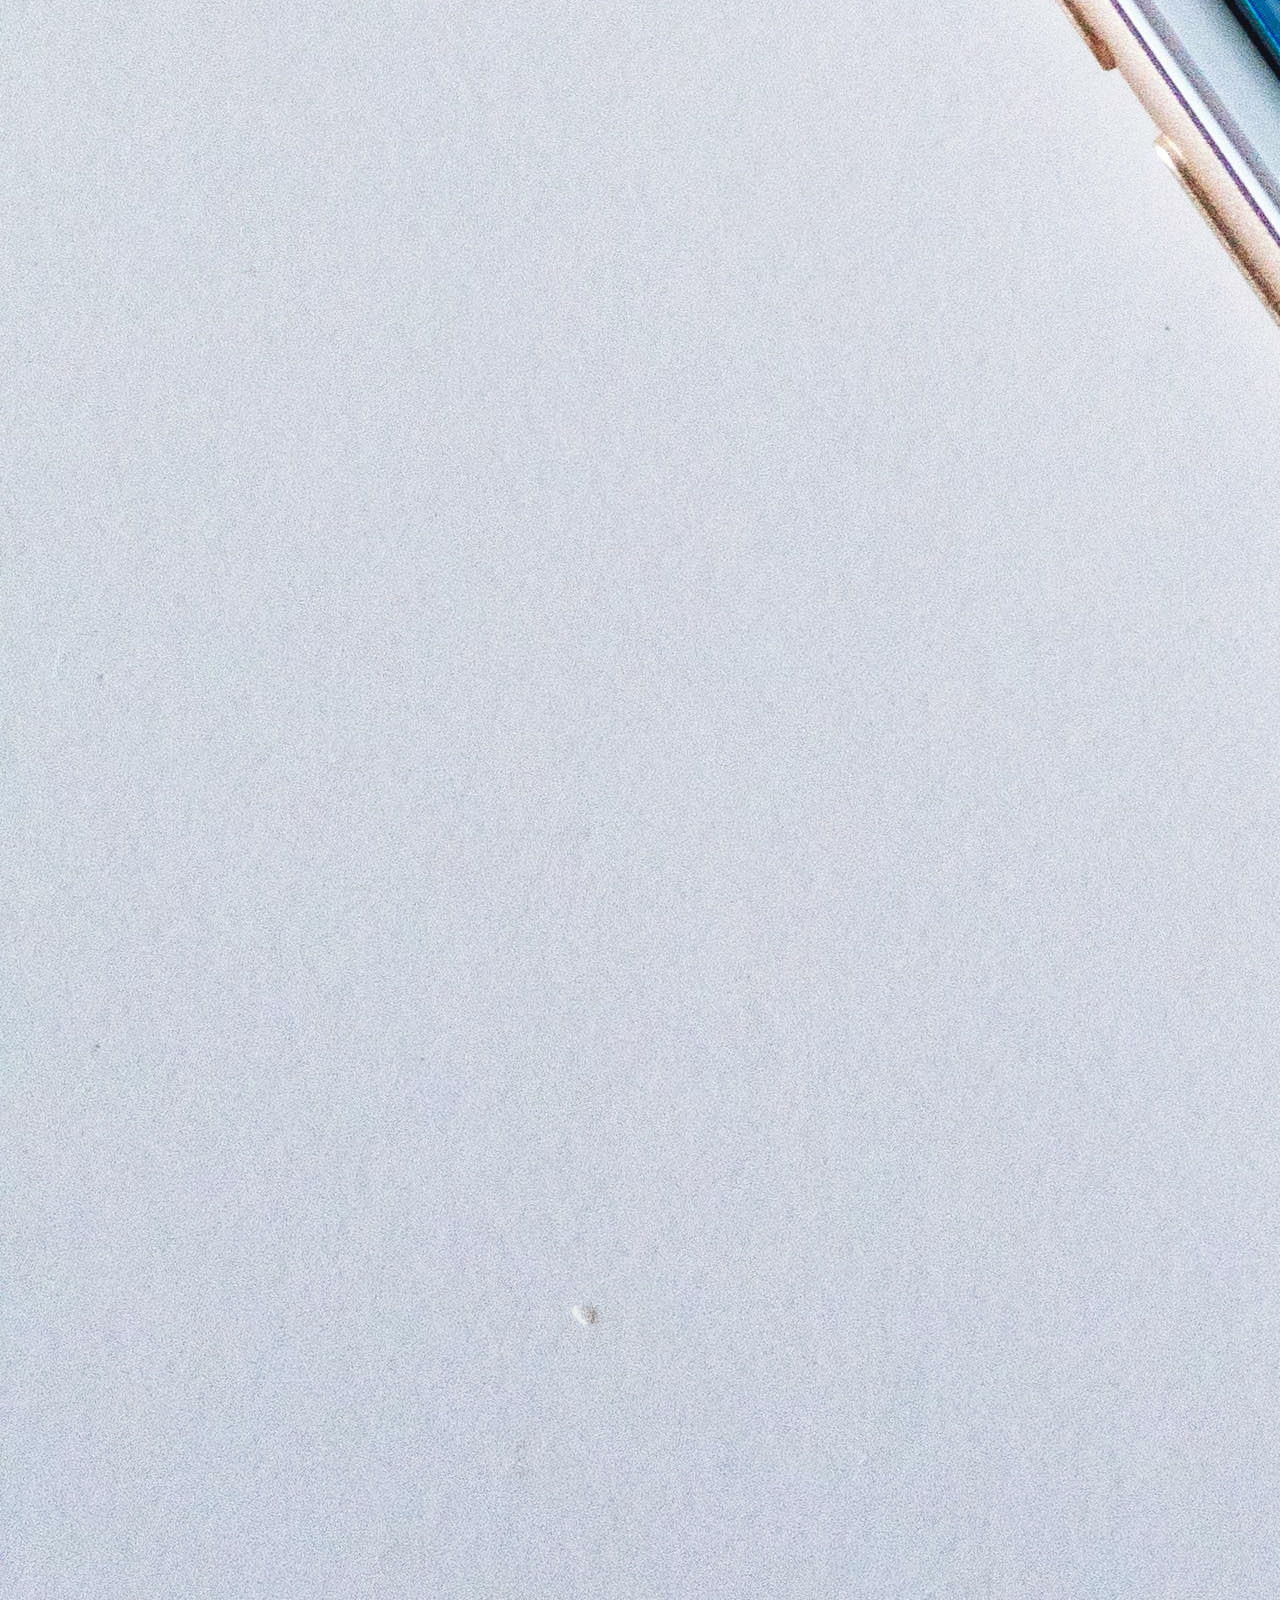
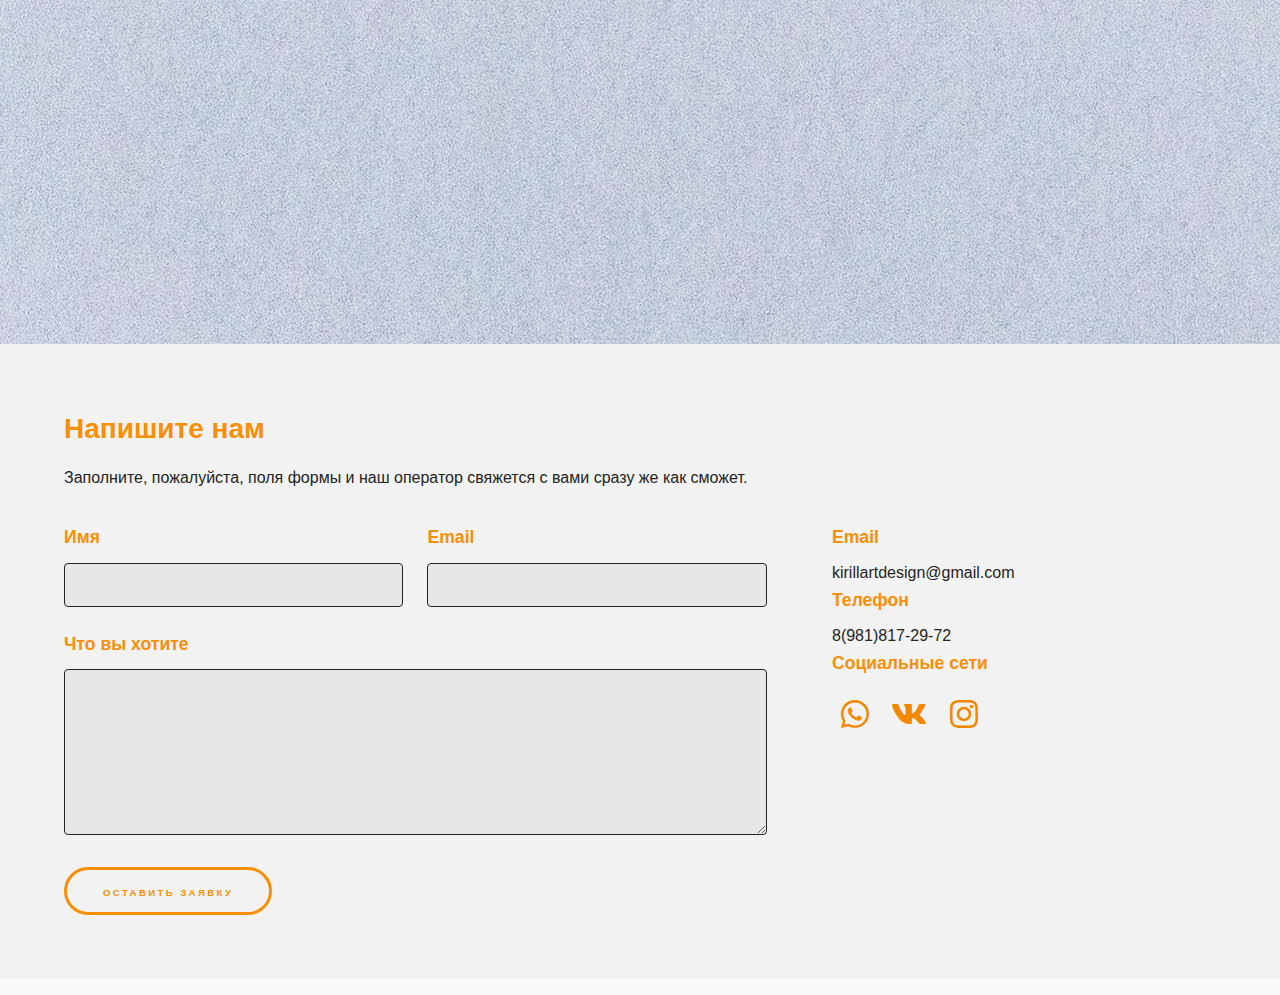
==== commit 4f64fa28: "header" ====
--- a/index.html
+++ b/index.html
@@ -12,16 +12,15 @@
 	<body class="is-preload">
 
 		<!-- Sidebar -->
-			<section id="sidebar">
+			<section id="sidebar" class="menu-btn-active">
 
 				<div class="inner">
 					<nav>
-                        
 					    <a href="#" class="menu-btn">
                             <span></span>
                         </a>
 						<ul>
-						    <li><a href="index.html"><img src="images/logo.svg" size="40%" /></a></li>
+						    <li class="logo"><a href="index.html"><img src="images/logo.svg" size="40%" /></a></li>
 							<li><a href="index.html">Главная</a></li>
 							<li><a href="service2.html">Услуги</a></li>
 							<li><a href="web.html">WEB разработка</a></li>
@@ -168,12 +167,6 @@
 		
 
 		<!-- Scripts -->
-		<script>
-            $('.menu-btn').on('click', function(e) {
-  e.preventDefault;
-  $(this).toggleClass('menu-btn_active');
-});
-        </script>
 			<script src="assets/js/jquery.min.js"></script>
 			<script src="assets/js/jquery.scrollex.min.js"></script>
 			<script src="assets/js/jquery.scrolly.min.js"></script>
--- a/assets/css/main.css
+++ b/assets/css/main.css
@@ -3332,6 +3332,7 @@
 			-ms-transition: opacity 1s ease, -ms-transform 1s ease;
 			transition: opacity 1s ease, transform 1s ease;
 			opacity: 1.0;
+            margin: 0 auto;
 		}
 
 		.wrapper.fade-up.inactive > .inner,
@@ -3479,7 +3480,7 @@
 /* Wrapper (main) */
 
 	#sidebar + #wrapper {
-		margin-left: 18em;
+		/*margin-left: 18em;*/
 	}
 
 		@media screen and (max-width: 1280px) {
@@ -3816,10 +3817,9 @@
 			opacity: 0;
 		}
 
-		@media screen and (max-width: 1280px) {
 
 			#sidebar {
-				height: 3.5em;
+				height: 3.17em;
 				left: 0;
 				line-height: 3.5em;
 				overflow: hidden;
@@ -3865,7 +3865,7 @@
 							padding: 0;
 						}
 
-					#sidebar nav a {
+					#sidebar nav a:not(.menu-btn) {
 						height: inherit;
 						line-height: inherit;
 						padding: 0;
@@ -3875,155 +3875,114 @@
 							background-image: none;
 							background-color: #efa749;
 						}
+
+
+		@media screen and (max-width: 736px) {
+            #sidebar{
+				display: block;
+			}
+            .inner{
+                display: block !important;
+            }
+
             .menu-btn {
-  display: block;
-  width: 50px;
-  height: 50px;
-  position: relative;
-}
-.menu-btn span,
-.menu-btn span::before,
-.menu-btn span::after {
-  position: absolute;
-  top: 50%; margin-top: -1px;
-  left: 50%; margin-left: -10px;
-  width: 20px;
-  height: 2px;
-  background-color: #222;
-}
-.menu-btn span::before,
-.menu-btn span::after {
-  content: '';
-  display: block;
-  transition: 0.2s;
-}
-.menu-btn span::before {
-  transform: translateY(-5px);
-}
-.menu-btn span::after {
-  transform: translateY(5px);
-}
-
-.menu-btn_active span:before {
-  transform: rotate(-35deg);
-  width: 10px;
-  transform-origin: left bottom;
-}
-.menu-btn_active span:after {
-  transform: rotate(35deg);
-  width: 10px;
-  transform-origin: left top;
-}
-
-.menu-block {
-  display: flex;
-  justify-content: center;
-  align-items: center;
-}
-.menu-nav {
-  background-color: #fff;
-  height: 50px;
-  
-}
-.menu-nav__link {
-  display: inline-block;
-  text-decoration: none;
-  color: #fff;
-  margin-right: 20px;
-}
-.menu-nav__link {
-  transition: 0.5s;
-  transform-origin: right center;
-  transform: translateX(50%);
-  opacity: 0;
-}
-.menu-nav__link_active {
-  transform: translateX(0%);
-  opacity: 1;
-}
-
-		}
-
-		@media screen and (max-width: 736px) {
-
-            .menu-btn {
-  display: block !important;
-  width: 50px;
-  height: 50px;
-  position: relative !important;
-  z-index: 300000 !important;
-}
-.menu-btn span,
-.menu-btn span::before,
-.menu-btn span::after {
-  position: absolute;
-  top: 50%; margin-top: -1px;
-  left: 50%; margin-left: -10px;
-  width: 20px;
-  height: 2px;
-  background-color: #222;
-}
-.menu-btn span::before,
-.menu-btn span::after {
-  content: '';
-  display: block;
-  transition: 0.2s;
-}
-.menu-btn span::before {
-  transform: translateY(-5px);
-}
-.menu-btn span::after {
-  transform: translateY(5px);
-}
-
-.menu-btn_active span:before {
-  transform: rotate(-35deg);
-  width: 10px;
-  transform-origin: left bottom;
-}
-.menu-btn_active span:after {
-  transform: rotate(35deg);
-  width: 10px;
-  transform-origin: left top;
-}
-
-.menu-block {
-  display: flex;
-  justify-content: center;
-  align-items: center;
-}
-.menu-nav {
-  background-color: #fff;
-  height: 50px;
-  
-}
-.menu-nav__link {
-  display: inline-block;
-  text-decoration: none;
-  color: #fff;
-  margin-right: 20px;
-}
-.menu-nav__link {
-  transition: 0.5s;
-  transform-origin: right center;
-  transform: translateX(50%);
-  opacity: 0;
-}
-.menu-nav__link_active {
-  transform: translateX(0%);
-  opacity: 1;
-}
-             
-            #sidebar:not(.menu-btn){
-				display: none;
-			}
-            nav{
+              display: block;
+              width: 50px;
+              height: 50px;
+              position: relative;
+              z-index: 300000;
+            }
+            .menu-btn span,
+            .menu-btn span::before,
+            .menu-btn span::after {
+              position: absolute;
+              top: 50%; margin-top: -1px;
+              left: 50%; margin-left: -10px;
+              width: 20px;
+              height: 2px;
+              background-color: #222;
+            }
+            .menu-btn span::before,
+            .menu-btn span::after {
+              content: '';
+              display: block;
+              transition: 0.2s;
+            }
+            .menu-btn span::before {
+              transform: translateY(-5px);
+            }
+            .menu-btn span::after {
+              transform: translateY(5px);
+            }
+
+            .menu-btn_active span:before {
+              transform: rotate(-35deg);
+              width: 10px;
+              transform-origin: left bottom;
+            }
+            .menu-btn_active span:after {
+              transform: rotate(35deg);
+              width: 10px;
+              transform-origin: left top;
+            }
+
+            .menu-block {
+              display: flex;
+              justify-content: center;
+              align-items: center;
+            }
+            .menu-nav {
+              background-color: #fff;
+              height: 50px;
+
+            }
+            .menu-nav__link {
+              display: inline-block;
+              text-decoration: none;
+              color: #fff;
+              margin-right: 20px;
+            }
+            .menu-nav__link {
+              transition: 0.5s;
+              transform-origin: right center;
+              transform: translateX(50%);
+              opacity: 0;
+            }
+            .menu-nav__link_active {
+              transform: translateX(0%);
+              opacity: 1;
+            }
+            .menu-btn-active{
                 display: block;
+                width: 100%;
+                height: 30em;
+                
             }
-
-
-		}
-
+            .siderbar-active>li>a{
+                display: block !important;
+            }
+            .siderbar-active{
+                    position: absolute !important;
+                    z-index: 10001 !important;
+                    background-color: #fafafa!important;
+                    height: auto!important;
+                    width: 100% !important;
+            }
+            #sidebar nav ul {
+                display: inline-block;
+                line-height: inherit;
+                margin: 0;
+                height: auto;
+            }
+            
+            
+
+		}
+            .logo > a{
+                display: inline-flex !important;
+                position: absolute !important;
+                left: -15em !important;
+            }
 /* Intro */
 
 	#intro {
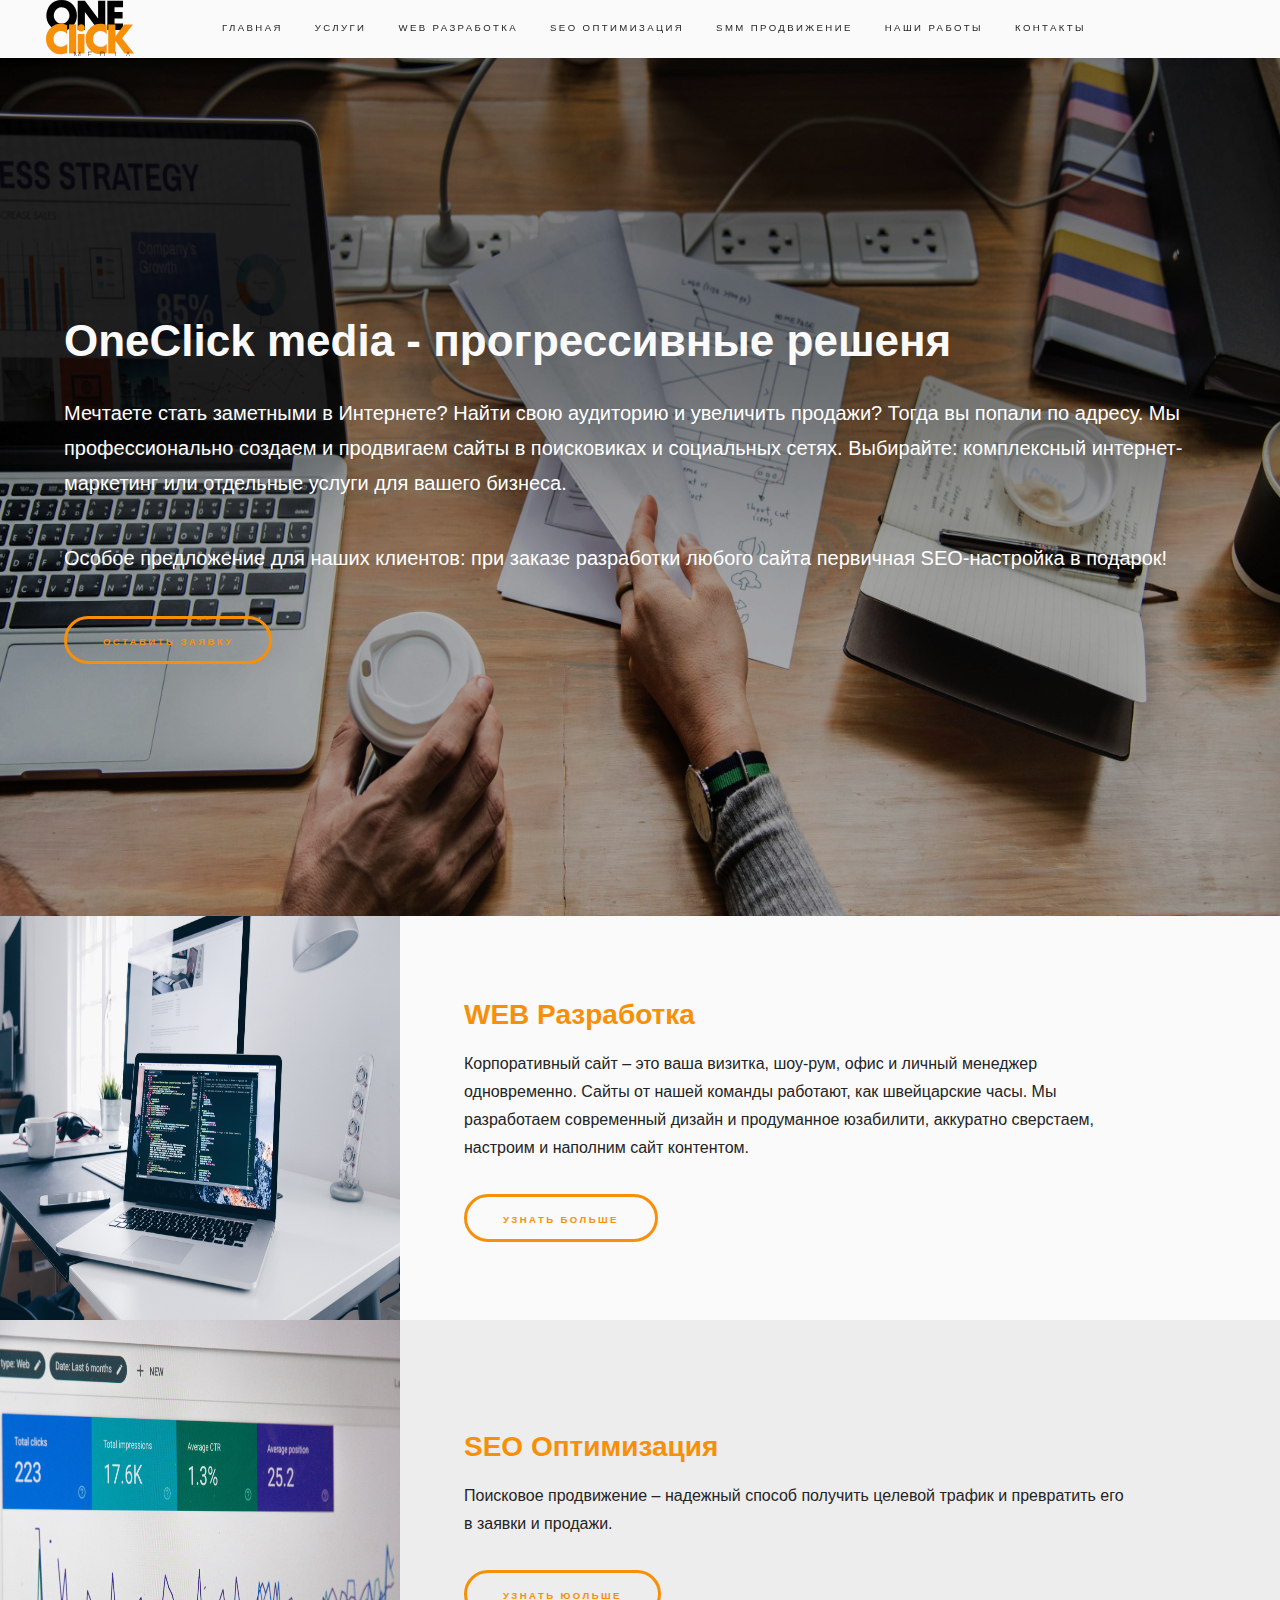
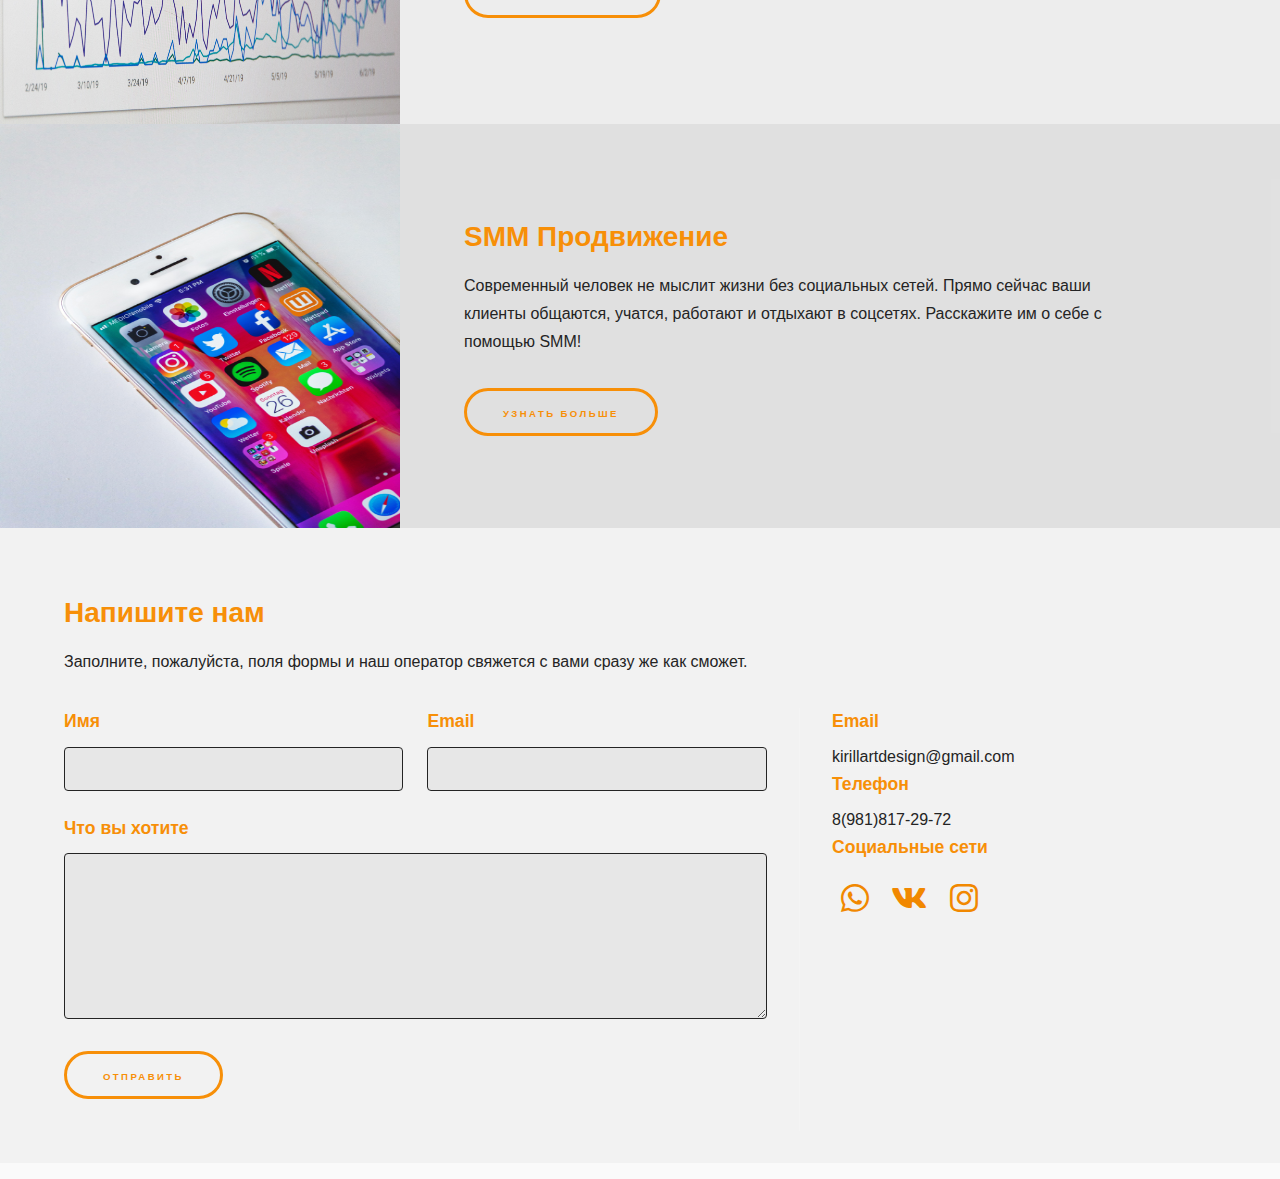
==== commit 1ba12bd3: "модальные окна" ====
--- a/index.html
+++ b/index.html
@@ -48,7 +48,7 @@
 							
 							<p>Особое предложение для наших клиентов: при заказе разработки любого сайта первичная SEO-настройка в подарок!</p>
 							<ul class="actions">
-								<li><a href="" class="button" >Оставить заявку</a></li>
+								<li><a href="#" class="button buy-btn" >Оставить заявку</a></li>
 							</ul>
 						</div>
 					</section>
@@ -105,7 +105,7 @@
 							<p>Заполните, пожалуйста, поля формы и наш оператор свяжется с вами сразу же как сможет. </p>
 							<div class="split style1">
 								<section>
-									<form method="post" action="#">
+									<form action="#">
 										<div class="fields">
 											<div class="field half">
 												<label for="name">Имя</label>
@@ -121,7 +121,7 @@
 											</div>
 										</div>
 										<ul class="actions">
-											<li><a href="" class="button submit">оставить заявку</a></li>
+											<li><input type="submit"  class="button submit buy-btn" value="отправить"></input></li>
 										</ul>
 									</form>
 								</section>
@@ -158,15 +158,73 @@
 										
 									</ul>
 								</section>
+								
 							</div>
 						</div>
 					</section>
-
+					<div class="modal fade" id="exampleModal" tabindex="-1" role="dialog" aria-labelledby="exampleModalLabel" aria-hidden="true">
+                        <div class="modal-dialog  popup-form" role="document">
+                            <form action="#">
+                                <a class="closebtn"><span aria-hidden="true">&times;</span></a>
+								<div class="fields">
+				        			<div class="field half">
+								        <label for="name">Имя</label>
+								        <input type="text" name="name" id="name" />
+								    </div>
+								    <div class="field half">
+								        <label for="email">Email</label>
+								        <input type="text" name="email" id="email" />
+								    </div>
+								    <div class="field">
+								        <label for="message">Что вы хотите</label>
+								        <textarea name="message" id="message" rows="5"></textarea>
+								        </div>
+								</div>
+								<ul class="actions">
+								    <li><input type="submit"  class="button submit buy-btn" value="отправить"></input></li>
+								</ul>
+				            </form>
+                        </div>
+                    </div>
 			</div>
 
 		
 
 		<!-- Scripts -->
+		    <script>
+                var link = document.querySelector(".buy-btn");
+                var form = document.querySelector(".popup-form");
+                var checkin = form.querySelector("[name=name-user]");
+                var checkout = form.querySelector("[name=name-email]");
+                var close = document.querySelector(".closebtn");
+
+                link.addEventListener ("click", function(event) {
+                    event.preventDefault();
+                    form.classList.toggle("popup-form-show");
+                    checkin.focus();
+                    form.classList.remove("popup-form-error");
+                });
+                close.addEventListener ("click", function(event) {
+                    event.preventDefault();
+                    form.classList.remove("popup-form-show");
+                });
+
+                window.addEventListener("keydown", function(event) {
+                    if (event.keyCode === 27) {
+                        if (form.classList.contains("popup-form-show")) {
+                            form.classList.remove("popup-form-show");
+                            form.classList.remove("popup-form-error");
+                        }
+                    }
+                });
+
+                form.addEventListener("submit", function(event) {
+                    if (!checkin.value || !checkout.value) {
+                        event.preventDefault();
+                        form.classList.add("popup-form-error");
+                    }
+                });
+            </script>
 			<script src="assets/js/jquery.min.js"></script>
 			<script src="assets/js/jquery.scrollex.min.js"></script>
 			<script src="assets/js/jquery.scrolly.min.js"></script>
--- a/assets/css/main.css
+++ b/assets/css/main.css
@@ -3024,11 +3024,15 @@
 			display: block;
 			position: relative;
 			width: 25em;
+            
 		}
 
 			.spotlights > section > .image img {
 				border-radius: 0;
 				display: block;
+                height: 404px;
+                width: 100%;
+
 			}
 
 			.spotlights > section > .image:before {
@@ -3748,99 +3752,99 @@
 					transition-delay: 4.25s;
 				}
 
-		#sidebar nav a {
-			-moz-transition: color 0.2s ease;
-			-webkit-transition: color 0.2s ease;
-			-ms-transition: color 0.2s ease;
-			transition: color 0.2s ease;
-			border: 0;
-			color: #242424;
-			display: block;
-			font-size: 0.6em;
-			font-weight: solid;
-			letter-spacing: 0.25em;
-			line-height: 1.75;
-			outline: 0;
-			padding: 0em 0;
-			position: relative;
-			text-decoration: none;
-			text-transform: uppercase;
-		}
-
-			#sidebar nav a:before, #sidebar nav a:after {
-				border-radius: 0.2em;
-				bottom: 0;
-				content: '';
-				height: 0.2em;
-				position: absolute;
-				right: 0;
-				width: 100%;
-			}
-
-			#sidebar nav a:before {
-				background: #fafafa;
-			}
-
-			#sidebar nav a:after {
-				background-image: -moz-linear-gradient(to right, #ffffff, #f78f08);
-				background-image: -webkit-linear-gradient(to right, #ffffff, #f78f08); /*#ffffff, #fafafa*/
-				background-image: -ms-linear-gradient(to right, #ffffff, #f78f08);
-				background-image: linear-gradient(to right, #ffffff, #f78f08);
-				-moz-transition: max-width 0.2s ease;
-				-webkit-transition: max-width 0.2s ease;
-				-ms-transition: max-width 0.2s ease;
-				transition: max-width 0.28s ease;
-				max-width: 0;
-			}
-
-			#sidebar nav a:hover {
-				color: rgba(0, 0, 0, 0.55); /* цвет шрифта при наведении*/
-			}
-
-			#sidebar nav a.active {
-				color: #000000;
-			}
-
-				#sidebar nav a.active:after {
-					max-width: 100%;
-				}
-
-		body.is-preload #sidebar > .inner {
-			opacity: 0;
-		}
-
-		body.is-preload #sidebar nav ul li {
-			-moz-transform: translateY(2em);
-			-webkit-transform: translateY(2em);
-			-ms-transform: translateY(2em);
-			transform: translateY(2em);
-			opacity: 0;
-		}
-
-
-			#sidebar {
-				height: 3.17em;
-				left: 0;
-				line-height: 3.5em;
-				overflow: hidden;
-				padding: 0;
-				text-align: center;
-				top: 0;
-				width: 100%;
-			}
-
-				#sidebar > .inner {
-					-moz-flex-direction: row;
-					-webkit-flex-direction: row;
-					-ms-flex-direction: row;
-					flex-direction: row;
-					-moz-align-items: -moz-stretch;
-					-webkit-align-items: -webkit-stretch;
-					-ms-align-items: -ms-stretch;
-					align-items: stretch;
-					height: inherit;
-					line-height: inherit;
-				}
+            #sidebar nav a {
+                -moz-transition: color 0.2s ease;
+                -webkit-transition: color 0.2s ease;
+                -ms-transition: color 0.2s ease;
+                transition: color 0.2s ease;
+                border: 0;
+                color: #242424;
+                display: block;
+                font-size: 0.6em;
+                font-weight: solid;
+                letter-spacing: 0.25em;
+                line-height: 1.75;
+                outline: 0;
+                padding: 0em 0;
+                position: relative;
+                text-decoration: none;
+                text-transform: uppercase;
+            }
+
+                #sidebar nav a:before, #sidebar nav a:after {
+                    border-radius: 0.2em;
+                    bottom: 0;
+                    content: '';
+                    height: 0.2em;
+                    position: absolute;
+                    right: 0;
+                    width: 100%;
+                }
+
+                #sidebar nav a:before {
+                    background: #fafafa;
+                }
+
+                #sidebar nav a:after {
+                    background-image: -moz-linear-gradient(to right, #ffffff, #f78f08);
+                    background-image: -webkit-linear-gradient(to right, #ffffff, #f78f08); /*#ffffff, #fafafa*/
+                    background-image: -ms-linear-gradient(to right, #ffffff, #f78f08);
+                    background-image: linear-gradient(to right, #ffffff, #f78f08);
+                    -moz-transition: max-width 0.2s ease;
+                    -webkit-transition: max-width 0.2s ease;
+                    -ms-transition: max-width 0.2s ease;
+                    transition: max-width 0.28s ease;
+                    max-width: 0;
+                }
+
+                #sidebar nav a:hover {
+                    color: rgba(0, 0, 0, 0.55); /* цвет шрифта при наведении*/
+                }
+
+                #sidebar nav a.active {
+                    color: #000000;
+                }
+
+                    #sidebar nav a.active:after {
+                        max-width: 100%;
+                    }
+
+            body.is-preload #sidebar > .inner {
+                opacity: 0;
+            }
+
+            body.is-preload #sidebar nav ul li {
+                -moz-transform: translateY(2em);
+                -webkit-transform: translateY(2em);
+                -ms-transform: translateY(2em);
+                transform: translateY(2em);
+                opacity: 0;
+            }
+
+
+                #sidebar {
+                    height: 3.6em;
+                    left: 0;
+                    line-height: 3.5em;
+                    overflow: hidden;
+                    padding: 0;
+                    text-align: center;
+                    top: 0;
+                    width: 100%;
+                }
+
+                    #sidebar > .inner {
+                        -moz-flex-direction: row;
+                        -webkit-flex-direction: row;
+                        -ms-flex-direction: row;
+                        flex-direction: row;
+                        -moz-align-items: -moz-stretch;
+                        -webkit-align-items: -webkit-stretch;
+                        -ms-align-items: -ms-stretch;
+                        align-items: stretch;
+                        height: inherit;
+                        line-height: inherit;
+                    }
 
 				#sidebar nav {
 					height: inherit;
@@ -3875,12 +3879,53 @@
 							background-image: none;
 							background-color: #efa749;
 						}
-
-
-		@media screen and (max-width: 736px) {
+                     .logo > a{
+                        display: inline-flex !important;
+                        position: absolute !important;
+                        left: -15em !important;
+                    }
+         @media screen and (max-width: 1000px){
+             #sidebar {
+                    height: 3.6em;
+                    left: 0;
+                    line-height: 2.5em;
+                    overflow: hidden;
+                    padding: 0;
+                    text-align: center;
+                    top: 0;
+                    width: 100%;
+                   font-size: 2em;
+                }
+              #sidebar + #wrapper {
+                    margin-left: 0;
+                    padding-top: 6.5em;
+                }
+             .logo > a {
+                display: inline-flex !important;
+                position: absolute !important;
+                left: 45% !important;
+                top: -1em !important;
+             }
+             .logo{
+                    margin-bottom: 10% !important;
+            }
+            
+        } 
+		@media screen and (max-width: 1098px) {
             #sidebar{
 				display: block;
-			}
+                line-height: 2.5em;
+                font-size: 2em;
+			}
+            .logo > a {
+                display: inline-flex !important;
+                position: absolute !important;
+                left: 45% !important;
+                top: -1em !important;
+            }
+            .logo{
+                    margin-bottom: 25% !important;
+            }
             .inner{
                 display: block !important;
             }
@@ -3974,15 +4019,54 @@
                 margin: 0;
                 height: auto;
             }
-            
-            
-
-		}
             .logo > a{
                 display: inline-flex !important;
                 position: absolute !important;
-                left: -15em !important;
+                left: 40% !important;
+                top: -4em;
             }
+            .logo img{
+                width: 9vh;
+            }
+            
+            
+
+		}
+@media screen and (max-width: 500px) {
+            #sidebar {
+                height: 2.6em;
+                left: 0;
+                line-height: 2.5em;
+                overflow: hidden;
+                padding: 0;
+                text-align: center;
+                top: 0;
+                width: 100%;
+                font-size: 1.5em;
+            }
+            #sidebar + #wrapper {
+                margin-left: 0;
+                padding-top: 4.5em;
+            }
+    .logo{
+        margin-bottom: 15% !important;
+    }
+    .logo > a{
+                display: inline-flex !important;
+                position: absolute !important;
+                left: 40% !important;
+                top: -3em !important;
+            }
+    #sidebar nav ul li {
+    display: block;
+    height: inherit;
+    line-height: inherit;
+    margin: 0 0 0 0em;
+    padding: 0;
+}
+        }
+
+           
 /* Intro */
 
 	#intro {
@@ -4232,3 +4316,67 @@
 	}
 }
 
+
+.popup-inp{
+	text-align: center;
+}
+.popup-inp input{
+	display: inline-block;	
+	color:rgb(189, 152, 92);
+	background: white ;
+	font-family:"Gotham Pro";
+	font-size:18px;
+	border: 1px solid rgb(189, 152, 92);
+	padding: 1rem 3rem;
+	margin: 0.8rem;
+}
+.popup-input{
+	width: 80%;
+    max-width: 1920px;
+}
+.modal-title{
+	text-align: center;
+}
+
+.modal-dialog{
+    display: none;
+}
+.popup-form-show{
+    max-width: 500px;
+    width: auto;
+    display: flex;
+    background-color: #fafafa;
+    position: absolute;
+    top: 50%;
+    margin: 0 30%;
+    padding: 50px;
+    border-radius: 3em;
+    box-shadow: 0 0 10px rgba(0,0,0,0.5);
+    
+}
+.closebtn{
+    position: absolute;
+    top: 20px;
+    right: 20px;
+    cursor: pointer;
+    width: 25px;
+    height: 25px;
+}
+        @media screen and (max-width: 1280px) {
+            .popup-form-show{
+				margin: 0 10%;
+			}
+		}
+        @media screen and (max-width: 980px) {
+            .popup-form-show{
+					margin: 0 10%;
+				}
+		}
+
+        @media screen and (max-width: 736px) {
+            .popup-form-show{
+					margin: 0 10%;
+				}
+        }
+
+		